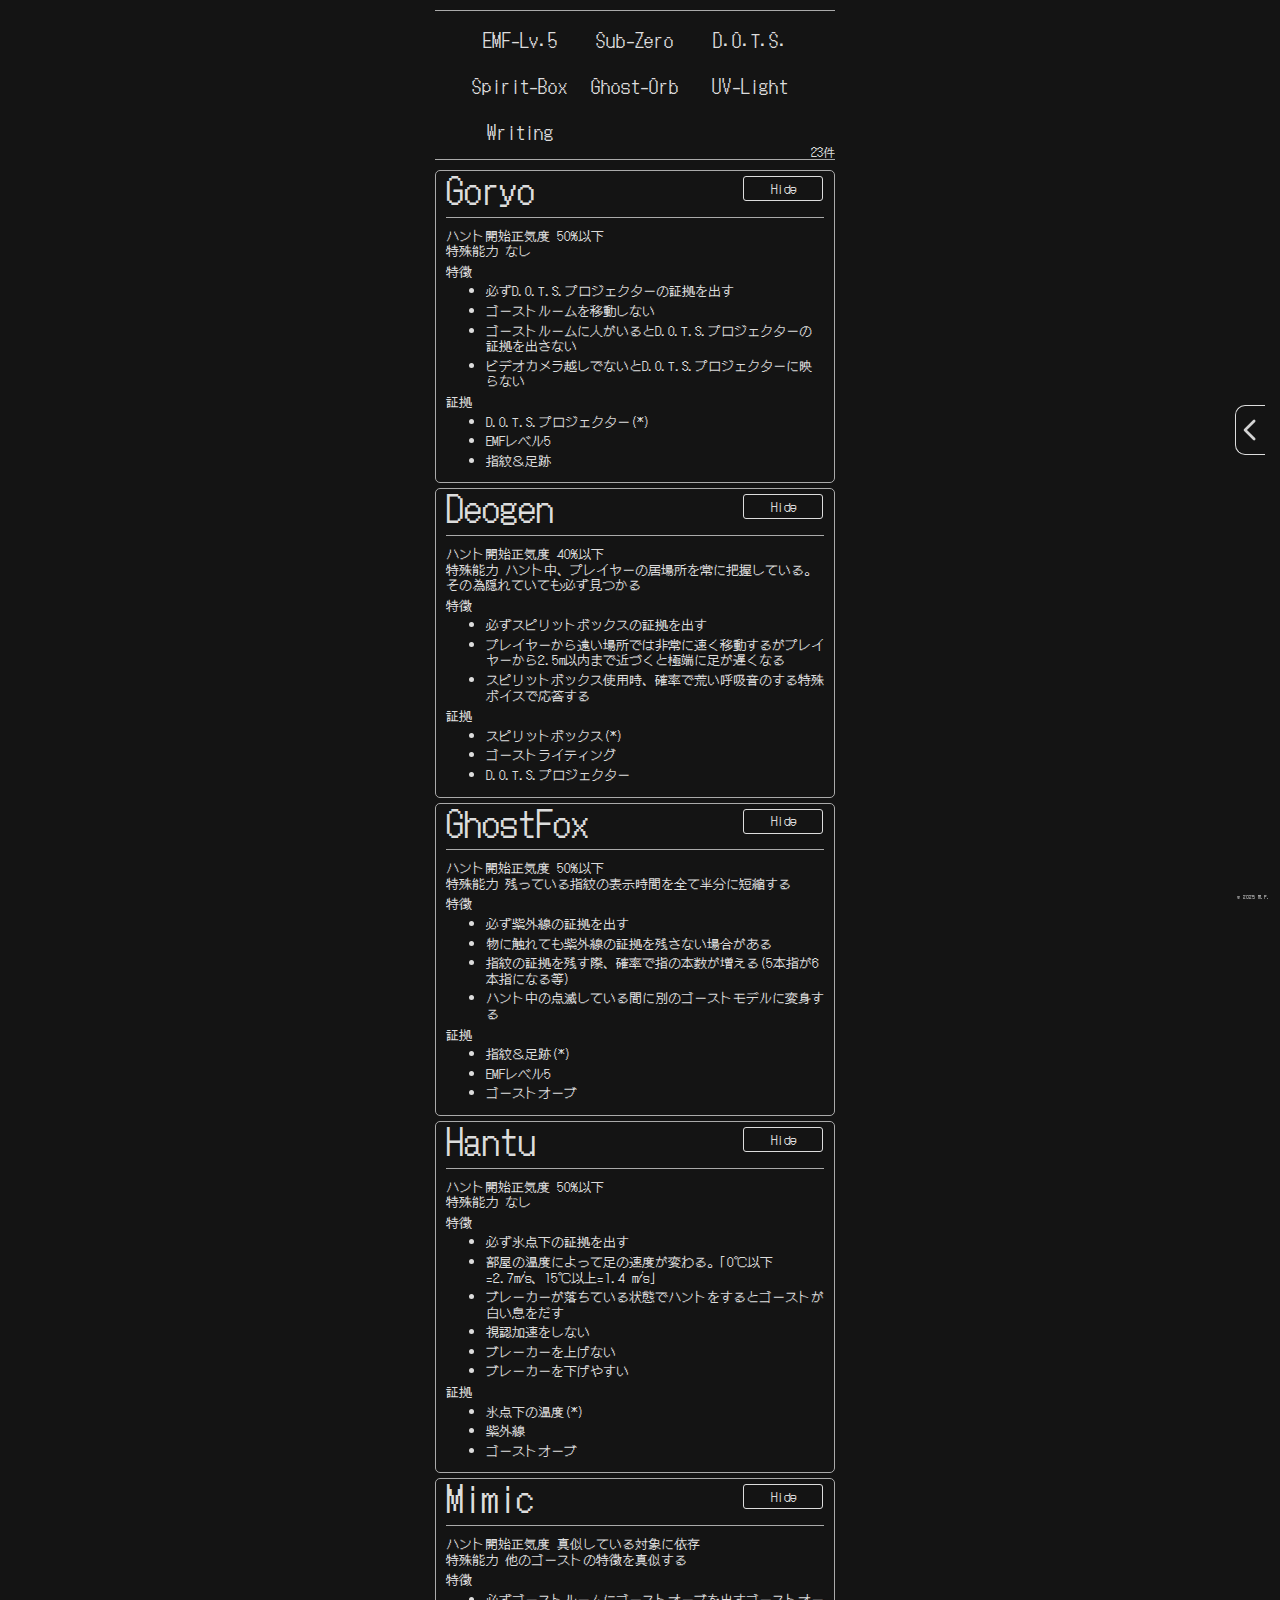
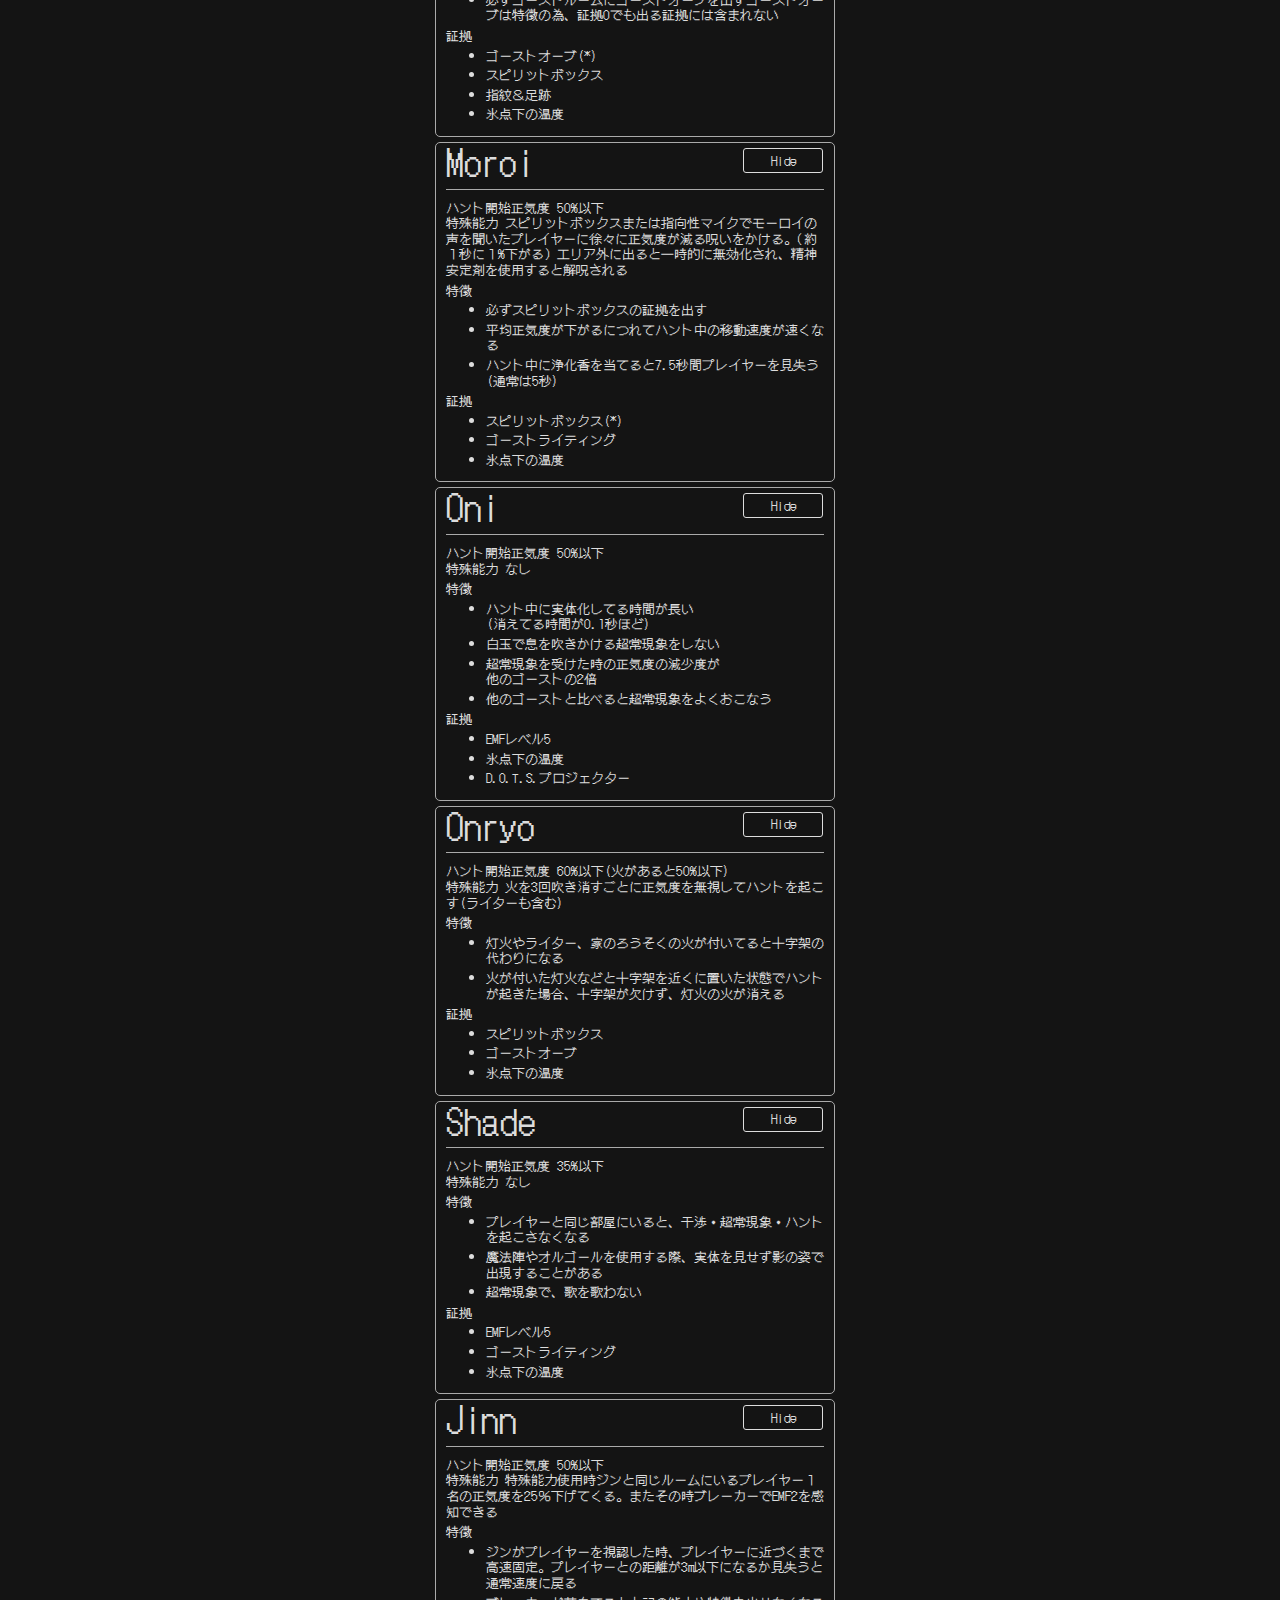
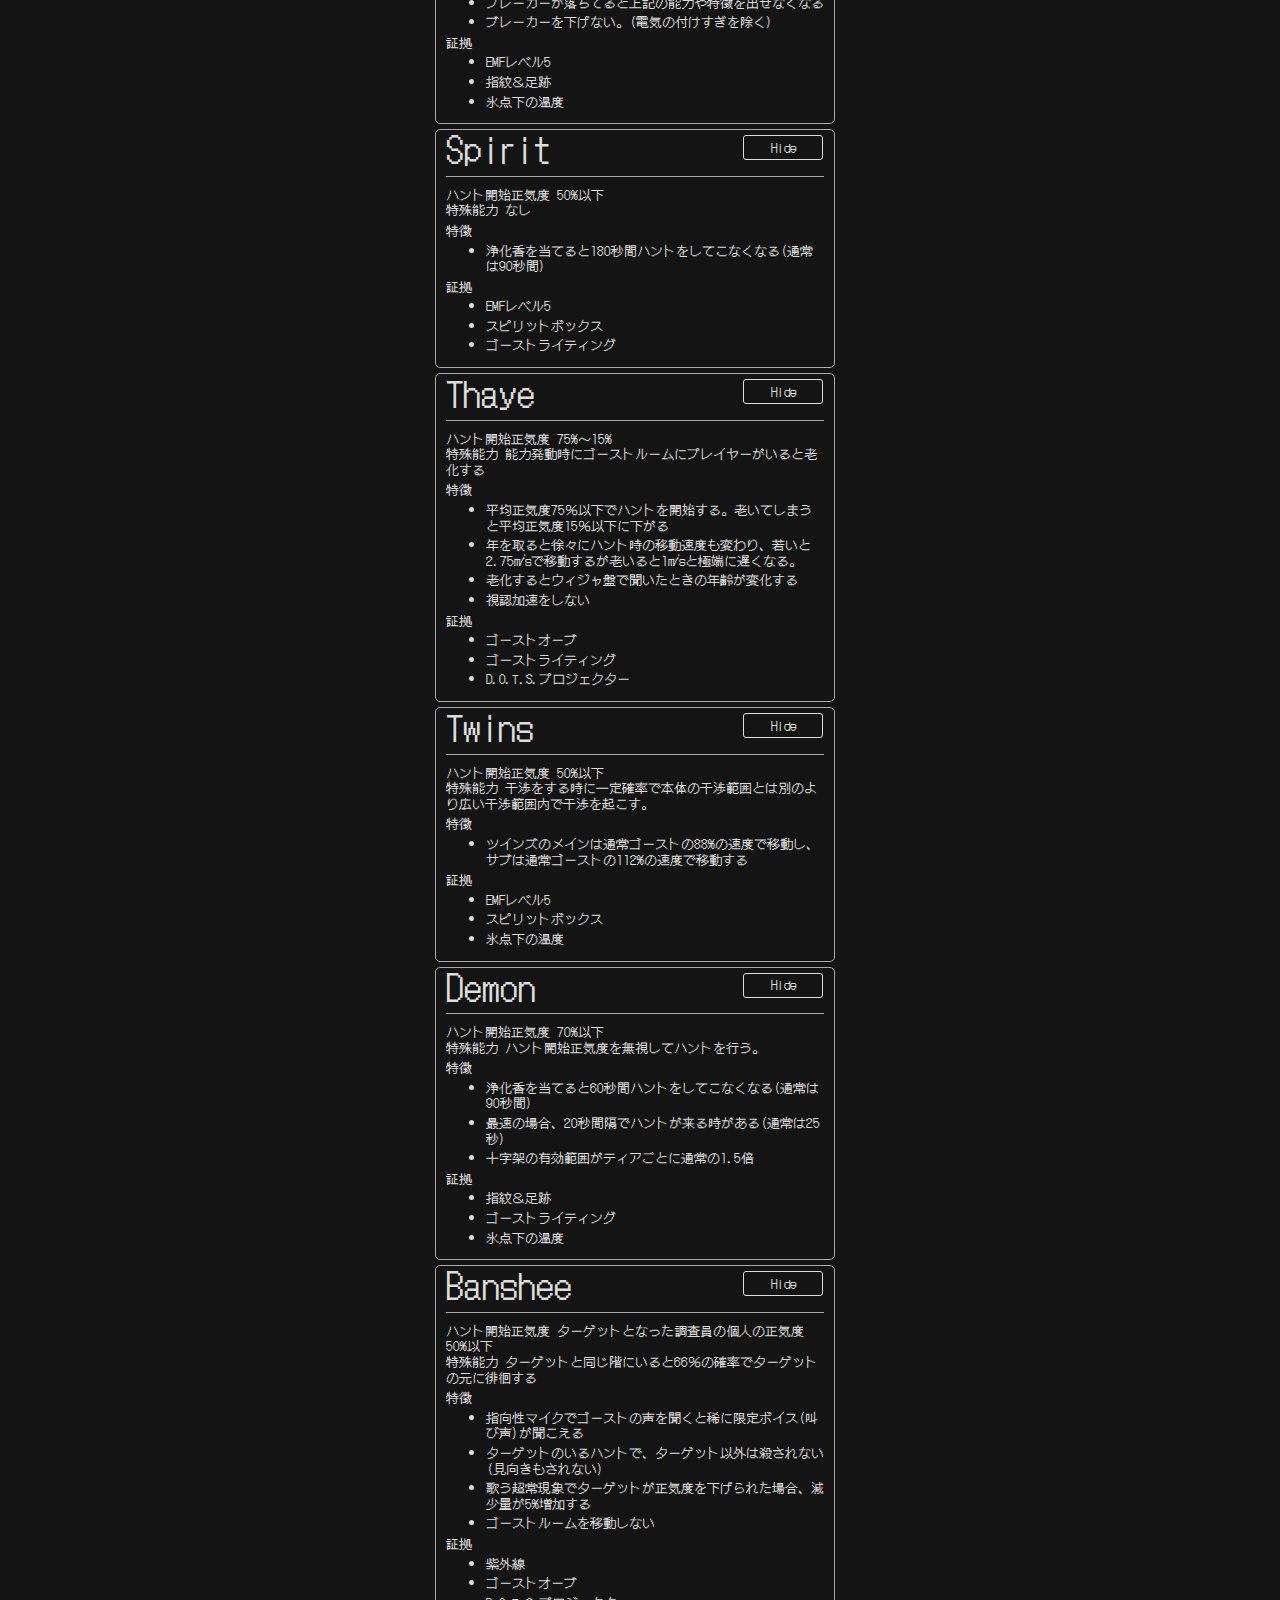
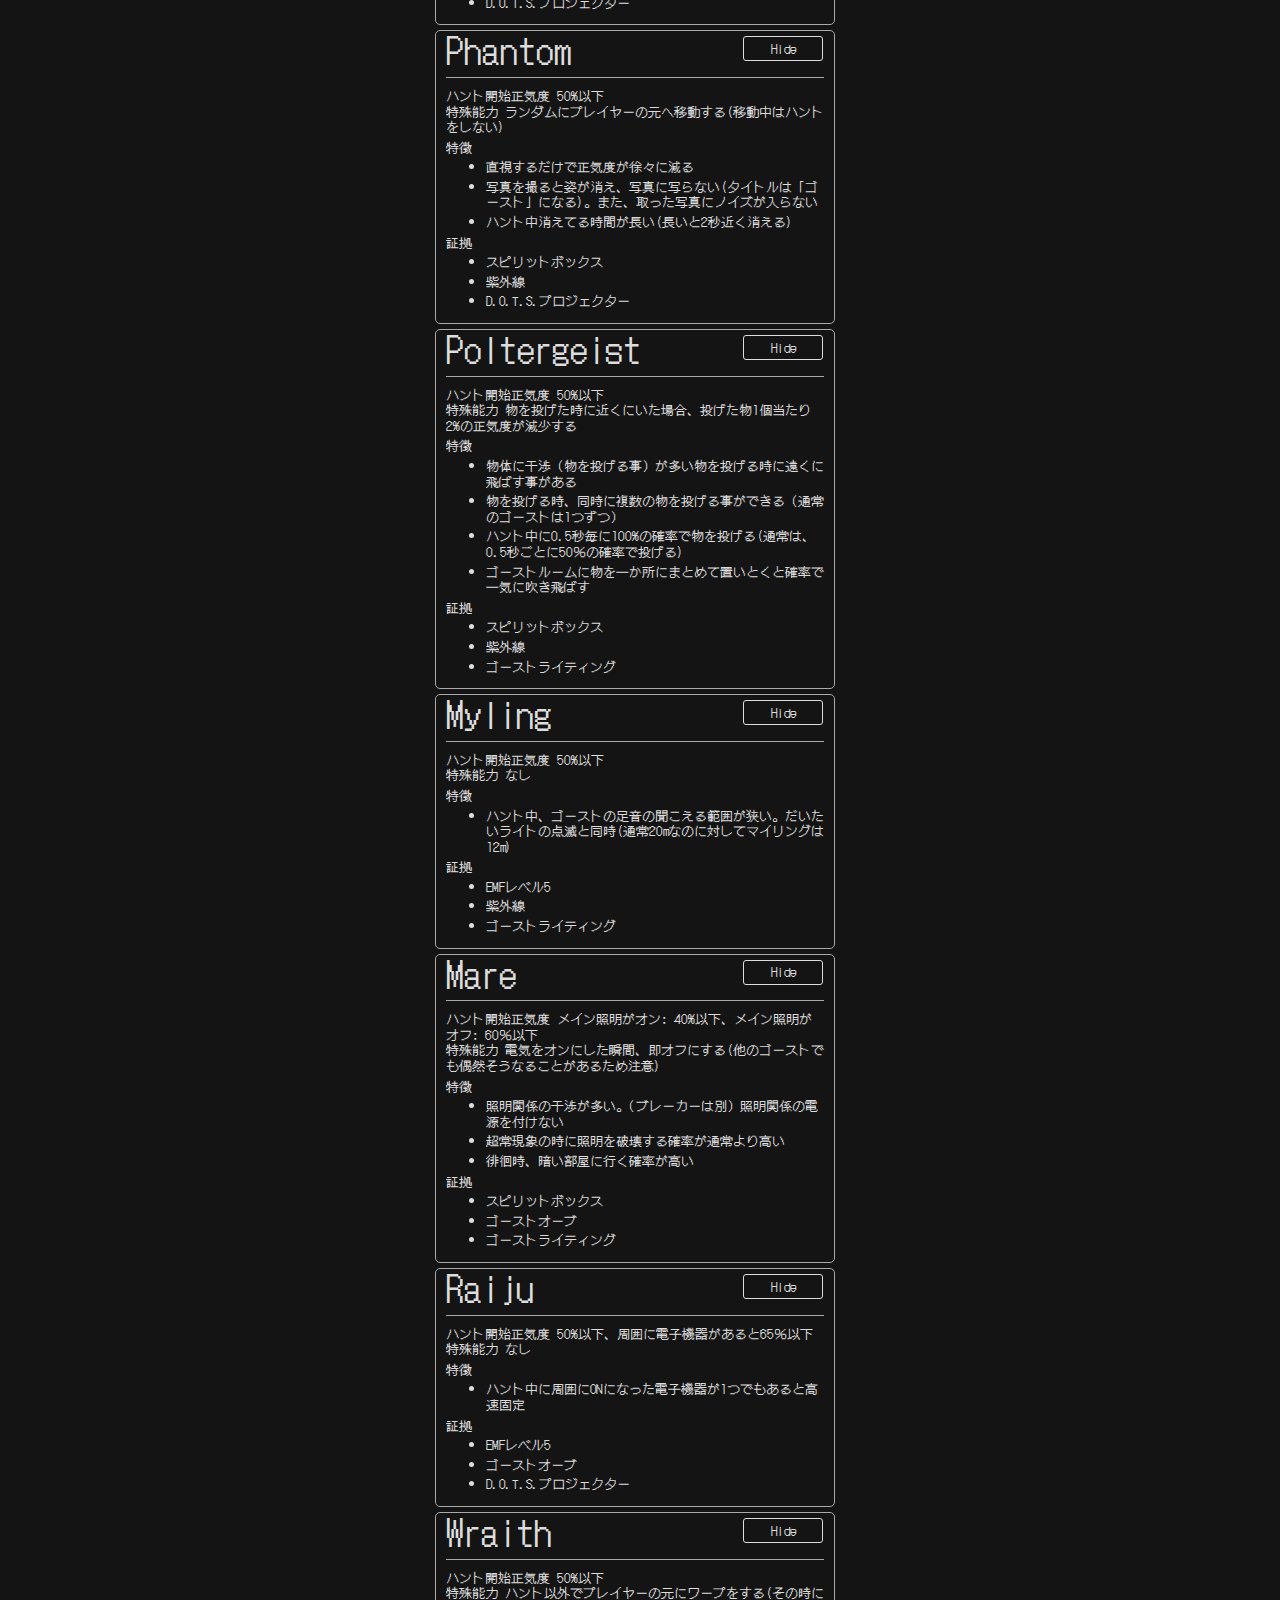
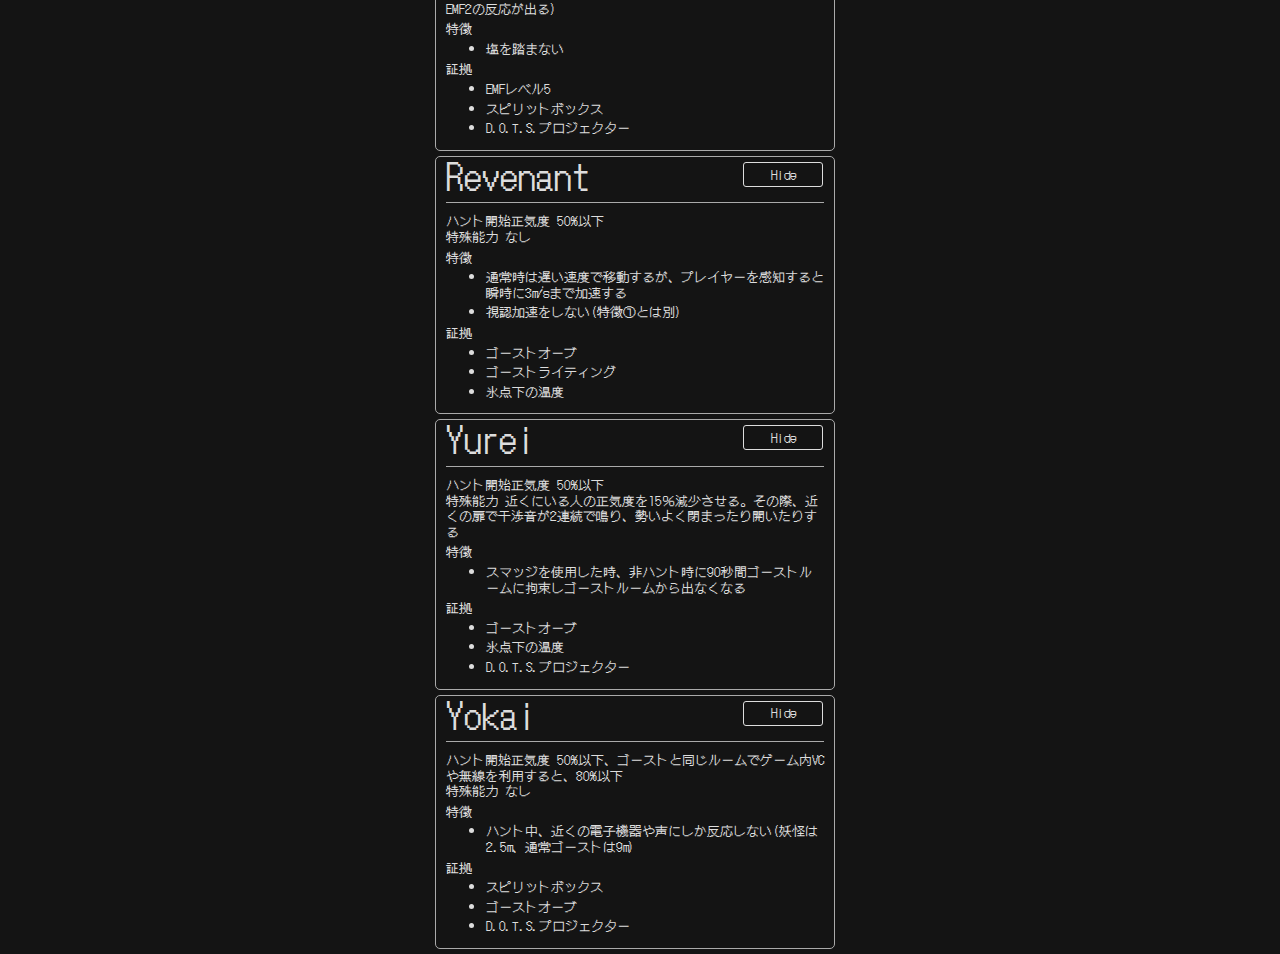
==== index.html @ b7075bd6 "commit" ====
<html>
    <!--

    curcseItem:Stickey iframeの中をscrollさせ、親をoverfrowさせない
    tipPage:音声認識ワード一覧


    -->
    <head>
        <meta charset="UTF-8" />
        <meta name="viewport" content="width=device-width, initial-scale=1.0" />
        <!-- <link rel="icon" href="./media/favicon-white.png" /> -->
        <link rel="icon" href="./media/ghost-96.png" />
        <title>Survey Tool</title>
        <link rel="preconnect" href="https://fonts.googleapis.com" />
        <link rel="preconnect" href="https://fonts.gstatic.com" crossorigin />
        <link
            href="https://fonts.googleapis.com/css2?family=DotGothic16&display=swap"
            rel="stylesheet"
        />
        <link rel="stylesheet" href="./css/main.css?version=1.0.0" />
    </head>
    <body>
        <div id="_CONTENT_AREA">
            <div id="_SURVEY_PAGE" class="pages">
                <div id="_HEADER">
                    <div class="division"></div>
                    <div id="_EVIDENCE_AREA">
                        <div id="_EMF" class="evidence">EMF-Lv.5</div>
                        <div id="_ZERO" class="evidence">Sub-Zero</div>
                        <div id="_DOTS" class="evidence">D.O.T.S.</div>
                        <div id="_SBOX" class="evidence">Spirit-Box</div>
                        <div id="_ORB" class="evidence">Ghost-Orb</div>
                        <div id="_UV" class="evidence">UV-Light</div>
                        <div id="_WRITE" class="evidence">Writing</div>
                    </div>
                    <div id="_NUM_RES">
                        <span id="_NUM_DIS">23</span><span>件</span>
                    </div>
                    <div class="division"></div>
                </div>

                <div id="_GHOST_AREA">
                    <div id="_Goryo" class="gInfo">
                        <p class="gInfoTitle">Goryo</p>
                        <div class="gHide">
                            <span class="gHideMsgHide">Hide</span
                            ><span class="gHideMsgShow">Show</span>
                        </div>
                        <div class="division"></div>
                        <p class="gInfoMain">ハント開始正気度 50%以下</p>
                        <p class="gInfoMain">特殊能力 なし</p>
                        <p class="gInfoSubTitle">特徴</p>
                        <ul class="gInfoUl">
                            <li>必ずD.O.T.S.プロジェクターの証拠を出す</li>
                            <li>ゴーストルームを移動しない</li>
                            <li>
                                ゴーストルームに人がいるとD.O.T.S.プロジェクターの証拠を出さない
                            </li>
                            <li>
                                ビデオカメラ越しでないとD.O.T.S.プロジェクターに映らない
                            </li>
                        </ul>
                        <p class="gInfoSubTitle">証拠</p>
                        <ul class="gInfoUl">
                            <li>D.O.T.S.プロジェクター(*)</li>
                            <li>EMFレベル5</li>
                            <li>指紋＆足跡</li>
                        </ul>
                    </div>

                    <div id="_Deogen" class="gInfo">
                        <p class="gInfoTitle">Deogen</p>
                        <div class="gHide">
                            <span class="gHideMsgHide">Hide</span
                            ><span class="gHideMsgShow">Show</span>
                        </div>
                        <div class="division"></div>
                        <p class="gInfoMain">ハント開始正気度 40%以下</p>
                        <p class="gInfoMain">
                            特殊能力
                            ハント中、プレイヤーの居場所を常に把握している。その為隠れていても必ず見つかる
                        </p>
                        <p class="gInfoSubTitle">特徴</p>
                        <ul class="gInfoUl">
                            <li>必ずスピリットボックスの証拠を出す</li>
                            <li>
                                プレイヤーから遠い場所では非常に速く移動するがプレイヤーから2.5m以内まで近づくと極端に足が遅くなる
                            </li>
                            <li>
                                スピリットボックス使用時、確率で荒い呼吸音のする特殊ボイスで応答する
                            </li>
                        </ul>
                        <p class="gInfoSubTitle">証拠</p>
                        <ul class="gInfoUl">
                            <li>スピリットボックス(*)</li>
                            <li>ゴーストライティング</li>
                            <li>D.O.T.S.プロジェクター</li>
                        </ul>
                    </div>

                    <div id="_GhostFox" class="gInfo">
                        <p class="gInfoTitle">GhostFox</p>
                        <div class="gHide">
                            <span class="gHideMsgHide">Hide</span
                            ><span class="gHideMsgShow">Show</span>
                        </div>

                        <div class="division"></div>
                        <p class="gInfoMain">ハント開始正気度 50%以下</p>
                        <p class="gInfoMain">
                            特殊能力
                            残っている指紋の表示時間を全て半分に短縮する
                        </p>
                        <p class="gInfoSubTitle">特徴</p>
                        <ul class="gInfoUl">
                            <li>必ず紫外線の証拠を出す</li>
                            <li>
                                物に触れても紫外線の証拠を残さない場合がある
                            </li>
                            <li>
                                指紋の証拠を残す際、確率で指の本数が増える(5本指が6本指になる等)
                            </li>
                            <li>
                                ハント中の点滅している間に別のゴーストモデルに変身する
                            </li>
                        </ul>
                        <p class="gInfoSubTitle">証拠</p>
                        <ul class="gInfoUl">
                            <li>指紋＆足跡(*)</li>
                            <li>EMFレベル5</li>

                            <li>ゴーストオーブ</li>
                        </ul>
                    </div>

                    <div id="_Hantu" class="gInfo">
                        <p class="gInfoTitle">Hantu</p>
                        <div class="gHide">
                            <span class="gHideMsgHide">Hide</span
                            ><span class="gHideMsgShow">Show</span>
                        </div>

                        <div class="division"></div>
                        <p class="gInfoMain">ハント開始正気度 50%以下</p>
                        <p class="gInfoMain">特殊能力 なし</p>
                        <p class="gInfoSubTitle">特徴</p>
                        <ul class="gInfoUl">
                            <li>必ず氷点下の証拠を出す</li>
                            <li>
                                部屋の温度によって足の速度が変わる。「0℃以下=2.7m/s、15℃以上=1.4
                                m/s」
                            </li>
                            <li>
                                ブレーカーが落ちている状態でハントをするとゴーストが白い息をだす
                            </li>
                            <li>視認加速をしない</li>
                            <li>ブレーカーを上げない</li>
                            <li>ブレーカーを下げやすい</li>
                        </ul>
                        <p class="gInfoSubTitle">証拠</p>
                        <ul class="gInfoUl">
                            <li>氷点下の温度(*)</li>
                            <li>紫外線</li>
                            <li>ゴーストオーブ</li>
                        </ul>
                    </div>

                    <div id="_Mimic" class="gInfo">
                        <p class="gInfoTitle">Mimic</p>
                        <div class="gHide">
                            <span class="gHideMsgHide">Hide</span
                            ><span class="gHideMsgShow">Show</span>
                        </div>

                        <div class="division"></div>
                        <p class="gInfoMain">
                            ハント開始正気度 真似している対象に依存
                        </p>
                        <p class="gInfoMain">
                            特殊能力 他のゴーストの特徴を真似する
                        </p>
                        <p class="gInfoSubTitle">特徴</p>
                        <ul class="gInfoUl">
                            <li>
                                必ずゴーストルームにゴーストオーブを出すゴーストオーブは特徴の為、証拠0でも出る証拠には含まれない
                            </li>
                        </ul>
                        <p class="gInfoSubTitle">証拠</p>
                        <ul class="gInfoUl">
                            <li>ゴーストオーブ(*)</li>
                            <li>スピリットボックス</li>
                            <li>指紋＆足跡</li>
                            <li>氷点下の温度</li>
                        </ul>
                    </div>

                    <div id="_Moroi" class="gInfo">
                        <p class="gInfoTitle">Moroi</p>
                        <div class="gHide">
                            <span class="gHideMsgHide">Hide</span
                            ><span class="gHideMsgShow">Show</span>
                        </div>

                        <div class="division"></div>
                        <p class="gInfoMain">ハント開始正気度 50%以下</p>
                        <p class="gInfoMain">
                            特殊能力
                            スピリットボックスまたは指向性マイクでモーロイの声を聞いたプレイヤーに徐々に正気度が減る呪いをかける。（約１秒に１%下がる）エリア外に出ると一時的に無効化され、精神安定剤を使用すると解呪される
                        </p>
                        <p class="gInfoSubTitle">特徴</p>
                        <ul class="gInfoUl">
                            <li>必ずスピリットボックスの証拠を出す</li>
                            <li>
                                平均正気度が下がるにつれてハント中の移動速度が速くなる
                            </li>
                            <li>
                                ハント中に浄化香を当てると7.5秒間プレイヤーを見失う(通常は5秒)
                            </li>
                        </ul>
                        <p class="gInfoSubTitle">証拠</p>
                        <ul class="gInfoUl">
                            <li>スピリットボックス(*)</li>
                            <li>ゴーストライティング</li>
                            <li>氷点下の温度</li>
                        </ul>
                    </div>

                    <div id="_Oni" class="gInfo">
                        <p class="gInfoTitle">Oni</p>
                        <div class="gHide">
                            <span class="gHideMsgHide">Hide</span
                            ><span class="gHideMsgShow">Show</span>
                        </div>

                        <div class="division"></div>
                        <p class="gInfoMain">ハント開始正気度 50%以下</p>
                        <p class="gInfoMain">特殊能力 なし</p>
                        <p class="gInfoSubTitle">特徴</p>
                        <ul class="gInfoUl">
                            <li>
                                ハント中に実体化してる時間が長い<br />(消えてる時間が0.1秒ほど)
                            </li>
                            <li>白玉で息を吹きかける超常現象をしない</li>
                            <li>
                                超常現象を受けた時の正気度の減少度が<br />他のゴーストの2倍
                            </li>
                            <li>
                                他のゴーストと比べると超常現象をよくおこなう
                            </li>
                        </ul>
                        <p class="gInfoSubTitle">証拠</p>
                        <ul class="gInfoUl">
                            <li>EMFレベル5</li>
                            <li>氷点下の温度</li>
                            <li>D.O.T.S.プロジェクター</li>
                        </ul>
                    </div>

                    <div id="_Onryo" class="gInfo">
                        <p class="gInfoTitle">Onryo</p>
                        <div class="gHide">
                            <span class="gHideMsgHide">Hide</span
                            ><span class="gHideMsgShow">Show</span>
                        </div>

                        <div class="division"></div>
                        <p class="gInfoMain">
                            ハント開始正気度 60%以下(火があると50%以下)
                        </p>
                        <p class="gInfoMain">
                            特殊能力
                            火を3回吹き消すごとに正気度を無視してハントを起こす(ライターも含む)
                        </p>
                        <p class="gInfoSubTitle">特徴</p>
                        <ul class="gInfoUl">
                            <li>
                                灯火やライター、家のろうそくの火が付いてると十字架の代わりになる
                            </li>
                            <li>
                                火が付いた灯火などと十字架を近くに置いた状態でハントが起きた場合、十字架が欠けず、灯火の火が消える
                            </li>
                        </ul>
                        <p class="gInfoSubTitle">証拠</p>
                        <ul class="gInfoUl">
                            <li>スピリットボックス</li>
                            <li>ゴーストオーブ</li>
                            <li>氷点下の温度</li>
                        </ul>
                    </div>

                    <div id="_Shade" class="gInfo">
                        <p class="gInfoTitle">Shade</p>
                        <div class="gHide">
                            <span class="gHideMsgHide">Hide</span
                            ><span class="gHideMsgShow">Show</span>
                        </div>

                        <div class="division"></div>
                        <p class="gInfoMain">ハント開始正気度 35%以下</p>
                        <p class="gInfoMain">特殊能力 なし</p>
                        <p class="gInfoSubTitle">特徴</p>
                        <ul class="gInfoUl">
                            <li>
                                プレイヤーと同じ部屋にいると、干渉・超常現象・ハントを起こさなくなる
                            </li>
                            <li>
                                魔法陣やオルゴールを使用する際、実体を見せず影の姿で出現することがある
                            </li>
                            <li>超常現象で、歌を歌わない</li>
                        </ul>
                        <p class="gInfoSubTitle">証拠</p>
                        <ul class="gInfoUl">
                            <li>EMFレベル5</li>
                            <li>ゴーストライティング</li>
                            <li>氷点下の温度</li>
                        </ul>
                    </div>

                    <div id="_Jinn" class="gInfo">
                        <p class="gInfoTitle">Jinn</p>
                        <div class="gHide">
                            <span class="gHideMsgHide">Hide</span
                            ><span class="gHideMsgShow">Show</span>
                        </div>

                        <div class="division"></div>
                        <p class="gInfoMain">ハント開始正気度 50%以下</p>
                        <p class="gInfoMain">
                            特殊能力
                            特殊能力使用時ジンと同じルームにいるプレイヤー１名の正気度を25％下げてくる。またその時ブレーカーでEMF2を感知できる
                        </p>
                        <p class="gInfoSubTitle">特徴</p>
                        <ul class="gInfoUl">
                            <li>
                                ジンがプレイヤーを視認した時、プレイヤーに近づくまで高速固定。プレイヤーとの距離が3m以下になるか見失うと通常速度に戻る
                            </li>
                            <li>
                                ブレーカーが落ちてると上記の能力や特徴を出せなくなる
                            </li>
                            <li>
                                ブレーカーを下げない。(電気の付けすぎを除く)
                            </li>
                        </ul>
                        <p class="gInfoSubTitle">証拠</p>
                        <ul class="gInfoUl">
                            <li>EMFレベル5</li>
                            <li>指紋＆足跡</li>
                            <li>氷点下の温度</li>
                        </ul>
                    </div>

                    <div id="_Spirit" class="gInfo">
                        <p class="gInfoTitle">Spirit</p>
                        <div class="gHide">
                            <span class="gHideMsgHide">Hide</span
                            ><span class="gHideMsgShow">Show</span>
                        </div>

                        <div class="division"></div>
                        <p class="gInfoMain">ハント開始正気度 50%以下</p>
                        <p class="gInfoMain">特殊能力 なし</p>
                        <p class="gInfoSubTitle">特徴</p>
                        <ul class="gInfoUl">
                            <li>
                                浄化香を当てると180秒間ハントをしてこなくなる(通常は90秒間)
                            </li>
                        </ul>
                        <p class="gInfoSubTitle">証拠</p>
                        <ul class="gInfoUl">
                            <li>EMFレベル5</li>
                            <li>スピリットボックス</li>
                            <li>ゴーストライティング</li>
                        </ul>
                    </div>

                    <div id="_Thaye" class="gInfo">
                        <p class="gInfoTitle">Thaye</p>
                        <div class="gHide">
                            <span class="gHideMsgHide">Hide</span
                            ><span class="gHideMsgShow">Show</span>
                        </div>

                        <div class="division"></div>
                        <p class="gInfoMain">ハント開始正気度 75%～15%</p>
                        <p class="gInfoMain">
                            特殊能力
                            能力発動時にゴーストルームにプレイヤーがいると老化する
                        </p>
                        <p class="gInfoSubTitle">特徴</p>
                        <ul class="gInfoUl">
                            <li>
                                平均正気度75％以下でハントを開始する。老いてしまうと平均正気度15％以下に下がる
                            </li>
                            <li>
                                年を取ると徐々にハント時の移動速度も変わり、若いと2.75m/sで移動するが老いると1m/sと極端に遅くなる。
                            </li>
                            <li>
                                老化するとウィジャ盤で聞いたときの年齢が変化する
                            </li>
                            <li>視認加速をしない</li>
                        </ul>
                        <p class="gInfoSubTitle">証拠</p>
                        <ul class="gInfoUl">
                            <li>ゴーストオーブ</li>
                            <li>ゴーストライティング</li>
                            <li>D.O.T.S.プロジェクター</li>
                        </ul>
                    </div>

                    <div id="_Twins" class="gInfo">
                        <p class="gInfoTitle">Twins</p>
                        <div class="gHide">
                            <span class="gHideMsgHide">Hide</span
                            ><span class="gHideMsgShow">Show</span>
                        </div>

                        <div class="division"></div>
                        <p class="gInfoMain">ハント開始正気度 50%以下</p>
                        <p class="gInfoMain">
                            特殊能力
                            干渉をする時に一定確率で本体の干渉範囲とは別のより広い干渉範囲内で干渉を起こす。
                        </p>
                        <p class="gInfoSubTitle">特徴</p>
                        <ul class="gInfoUl">
                            <li>
                                ツインズのメインは通常ゴーストの88%の速度で移動し、サブは通常ゴーストの112%の速度で移動する
                            </li>
                        </ul>
                        <p class="gInfoSubTitle">証拠</p>
                        <ul class="gInfoUl">
                            <li>EMFレベル5</li>
                            <li>スピリットボックス</li>
                            <li>氷点下の温度</li>
                        </ul>
                    </div>

                    <div id="_Demon" class="gInfo">
                        <p class="gInfoTitle">Demon</p>
                        <div class="gHide">
                            <span class="gHideMsgHide">Hide</span
                            ><span class="gHideMsgShow">Show</span>
                        </div>

                        <div class="division"></div>
                        <p class="gInfoMain">ハント開始正気度 70%以下</p>
                        <p class="gInfoMain">
                            特殊能力 ハント開始正気度を無視してハントを行う。
                        </p>
                        <p class="gInfoSubTitle">特徴</p>
                        <ul class="gInfoUl">
                            <li>
                                浄化香を当てると60秒間ハントをしてこなくなる(通常は90秒間)
                            </li>
                            <li>
                                最速の場合、20秒間隔でハントが来る時がある(通常は25秒)
                            </li>
                            <li>十字架の有効範囲がティアごとに通常の1.5倍</li>
                        </ul>
                        <p class="gInfoSubTitle">証拠</p>
                        <ul class="gInfoUl">
                            <li>指紋＆足跡</li>
                            <li>ゴーストライティング</li>
                            <li>氷点下の温度</li>
                        </ul>
                    </div>

                    <div id="_Banshee" class="gInfo">
                        <p class="gInfoTitle">Banshee</p>
                        <div class="gHide">
                            <span class="gHideMsgHide">Hide</span
                            ><span class="gHideMsgShow">Show</span>
                        </div>

                        <div class="division"></div>
                        <p class="gInfoMain">
                            ハント開始正気度
                            ターゲットとなった調査員の個人の正気度50%以下
                        </p>
                        <p class="gInfoMain">
                            特殊能力
                            ターゲットと同じ階にいると66％の確率でターゲットの元に徘徊する
                        </p>
                        <p class="gInfoSubTitle">特徴</p>
                        <ul class="gInfoUl">
                            <li>
                                指向性マイクでゴーストの声を聞くと稀に限定ボイス(叫び声)が聞こえる
                            </li>
                            <li>
                                ターゲットのいるハントで、ターゲット以外は殺されない(見向きもされない)
                            </li>
                            <li>
                                歌う超常現象でターゲットが正気度を下げられた場合、減少量が5%増加する
                            </li>
                            <li>ゴーストルームを移動しない</li>
                        </ul>
                        <p class="gInfoSubTitle">証拠</p>
                        <ul class="gInfoUl">
                            <li>紫外線</li>
                            <li>ゴーストオーブ</li>
                            <li>D.O.T.S.プロジェクター</li>
                        </ul>
                    </div>

                    <div id="_Phantom" class="gInfo">
                        <p class="gInfoTitle">Phantom</p>
                        <div class="gHide">
                            <span class="gHideMsgHide">Hide</span
                            ><span class="gHideMsgShow">Show</span>
                        </div>

                        <div class="division"></div>
                        <p class="gInfoMain">ハント開始正気度 50%以下</p>
                        <p class="gInfoMain">
                            特殊能力
                            ランダムにプレイヤーの元へ移動する(移動中はハントをしない)
                        </p>
                        <p class="gInfoSubTitle">特徴</p>
                        <ul class="gInfoUl">
                            <li>直視するだけで正気度が徐々に減る</li>
                            <li>
                                写真を撮ると姿が消え、写真に写らない(タイトルは「ゴースト」になる)。また、取った写真にノイズが入らない
                            </li>
                            <li>
                                ハント中消えてる時間が長い(長いと2秒近く消える)
                            </li>
                        </ul>
                        <p class="gInfoSubTitle">証拠</p>
                        <ul class="gInfoUl">
                            <li>スピリットボックス</li>
                            <li>紫外線</li>
                            <li>D.O.T.S.プロジェクター</li>
                        </ul>
                    </div>

                    <div id="_Poltergeist" class="gInfo">
                        <p class="gInfoTitle">Poltergeist</p>
                        <div class="gHide">
                            <span class="gHideMsgHide">Hide</span
                            ><span class="gHideMsgShow">Show</span>
                        </div>

                        <div class="division"></div>
                        <p class="gInfoMain">ハント開始正気度 50%以下</p>
                        <p class="gInfoMain">
                            特殊能力
                            物を投げた時に近くにいた場合、投げた物1個当たり2%の正気度が減少する
                        </p>
                        <p class="gInfoSubTitle">特徴</p>
                        <ul class="gInfoUl">
                            <li>
                                物体に干渉（物を投げる事）が多い物を投げる時に遠くに飛ばす事がある
                            </li>
                            <li>
                                物を投げる時、同時に複数の物を投げる事ができる（通常のゴーストは1つずつ）
                            </li>
                            <li>
                                ハント中に0.5秒毎に100%の確率で物を投げる(通常は、0.5秒ごとに50％の確率で投げる)
                            </li>
                            <li>
                                ゴーストルームに物を一か所にまとめて置いとくと確率で一気に吹き飛ばす
                            </li>
                        </ul>
                        <p class="gInfoSubTitle">証拠</p>
                        <ul class="gInfoUl">
                            <li>スピリットボックス</li>
                            <li>紫外線</li>
                            <li>ゴーストライティング</li>
                        </ul>
                    </div>

                    <div id="_Myling" class="gInfo">
                        <p class="gInfoTitle">Myling</p>
                        <div class="gHide">
                            <span class="gHideMsgHide">Hide</span
                            ><span class="gHideMsgShow">Show</span>
                        </div>

                        <div class="division"></div>
                        <p class="gInfoMain">ハント開始正気度 50%以下</p>
                        <p class="gInfoMain">特殊能力 なし</p>
                        <p class="gInfoSubTitle">特徴</p>
                        <ul class="gInfoUl">
                            <li>
                                ハント中、ゴーストの足音の聞こえる範囲が狭い。だいたいライトの点滅と同時(通常20mなのに対してマイリングは12m)
                            </li>
                        </ul>
                        <p class="gInfoSubTitle">証拠</p>
                        <ul class="gInfoUl">
                            <li>EMFレベル5</li>
                            <li>紫外線</li>
                            <li>ゴーストライティング</li>
                        </ul>
                    </div>

                    <div id="_Mare" class="gInfo">
                        <p class="gInfoTitle">Mare</p>
                        <div class="gHide">
                            <span class="gHideMsgHide">Hide</span
                            ><span class="gHideMsgShow">Show</span>
                        </div>

                        <div class="division"></div>
                        <p class="gInfoMain">
                            ハント開始正気度 メイン照明がオン:
                            40%以下、メイン照明がオフ: 60％以下
                        </p>
                        <p class="gInfoMain">
                            特殊能力
                            電気をオンにした瞬間、即オフにする(他のゴーストでも偶然そうなることがあるため注意)
                        </p>
                        <p class="gInfoSubTitle">特徴</p>
                        <ul class="gInfoUl">
                            <li>
                                照明関係の干渉が多い。（ブレーカーは別）照明関係の電源を付けない
                            </li>
                            <li>
                                超常現象の時に照明を破壊する確率が通常より高い
                            </li>
                            <li>徘徊時、暗い部屋に行く確率が高い</li>
                        </ul>
                        <p class="gInfoSubTitle">証拠</p>
                        <ul class="gInfoUl">
                            <li>スピリットボックス</li>
                            <li>ゴーストオーブ</li>
                            <li>ゴーストライティング</li>
                        </ul>
                    </div>

                    <div id="_Raiju" class="gInfo">
                        <p class="gInfoTitle">Raiju</p>
                        <div class="gHide">
                            <span class="gHideMsgHide">Hide</span
                            ><span class="gHideMsgShow">Show</span>
                        </div>

                        <div class="division"></div>
                        <p class="gInfoMain">
                            ハント開始正気度
                            50%以下、周囲に電子機器があると65％以下
                        </p>
                        <p class="gInfoMain">特殊能力 なし</p>
                        <p class="gInfoSubTitle">特徴</p>
                        <ul class="gInfoUl">
                            <li>
                                ハント中に周囲にONになった電子機器が1つでもあると高速固定
                            </li>
                        </ul>
                        <p class="gInfoSubTitle">証拠</p>
                        <ul class="gInfoUl">
                            <li>EMFレベル5</li>
                            <li>ゴーストオーブ</li>
                            <li>D.O.T.S.プロジェクター</li>
                        </ul>
                    </div>

                    <div id="_Wraith" class="gInfo">
                        <p class="gInfoTitle">Wraith</p>
                        <div class="gHide">
                            <span class="gHideMsgHide">Hide</span
                            ><span class="gHideMsgShow">Show</span>
                        </div>

                        <div class="division"></div>
                        <p class="gInfoMain">ハント開始正気度 50%以下</p>
                        <p class="gInfoMain">
                            特殊能力
                            ハント以外でプレイヤーの元にワープをする(その時にEMF2の反応が出る)
                        </p>
                        <p class="gInfoSubTitle">特徴</p>
                        <ul class="gInfoUl">
                            <li>塩を踏まない</li>
                        </ul>
                        <p class="gInfoSubTitle">証拠</p>
                        <ul class="gInfoUl">
                            <li>EMFレベル5</li>
                            <li>スピリットボックス</li>
                            <li>D.O.T.S.プロジェクター</li>
                        </ul>
                    </div>

                    <div id="_Revenant" class="gInfo">
                        <p class="gInfoTitle">Revenant</p>
                        <div class="gHide">
                            <span class="gHideMsgHide">Hide</span
                            ><span class="gHideMsgShow">Show</span>
                        </div>

                        <div class="division"></div>
                        <p class="gInfoMain">ハント開始正気度 50%以下</p>
                        <p class="gInfoMain">特殊能力 なし</p>
                        <p class="gInfoSubTitle">特徴</p>
                        <ul class="gInfoUl">
                            <li>
                                通常時は遅い速度で移動するが、プレイヤーを感知すると瞬時に3m/sまで加速する
                            </li>
                            <li>視認加速をしない(特徴①とは別)</li>
                        </ul>
                        <p class="gInfoSubTitle">証拠</p>
                        <ul class="gInfoUl">
                            <li>ゴーストオーブ</li>
                            <li>ゴーストライティング</li>
                            <li>氷点下の温度</li>
                        </ul>
                    </div>

                    <div id="_Yurei" class="gInfo">
                        <p class="gInfoTitle">Yurei</p>
                        <div class="gHide">
                            <span class="gHideMsgHide">Hide</span
                            ><span class="gHideMsgShow">Show</span>
                        </div>

                        <div class="division"></div>
                        <p class="gInfoMain">ハント開始正気度 50%以下</p>
                        <p class="gInfoMain">
                            特殊能力
                            近くにいる人の正気度を15％減少させる。その際、近くの扉で干渉音が2連続で鳴り、勢いよく閉まったり開いたりする
                        </p>
                        <p class="gInfoSubTitle">特徴</p>
                        <ul class="gInfoUl">
                            <li>
                                スマッジを使用した時、非ハント時に90秒間ゴーストルームに拘束しゴーストルームから出なくなる
                            </li>
                        </ul>
                        <p class="gInfoSubTitle">証拠</p>
                        <ul class="gInfoUl">
                            <li>ゴーストオーブ</li>
                            <li>氷点下の温度</li>
                            <li>D.O.T.S.プロジェクター</li>
                        </ul>
                    </div>

                    <div id="_Yokai" class="gInfo">
                        <p class="gInfoTitle">Yokai</p>
                        <div class="gHide">
                            <span class="gHideMsgHide">Hide</span
                            ><span class="gHideMsgShow">Show</span>
                        </div>

                        <div class="division"></div>
                        <p class="gInfoMain">
                            ハント開始正気度
                            50%以下、ゴーストと同じルームでゲーム内VCや無線を利用すると、80%以下
                        </p>
                        <p class="gInfoMain">特殊能力 なし</p>
                        <p class="gInfoSubTitle">特徴</p>
                        <ul class="gInfoUl">
                            <li>
                                ハント中、近くの電子機器や声にしか反応しない(妖怪は2.5m、通常ゴーストは9m)
                            </li>
                        </ul>
                        <p class="gInfoSubTitle">証拠</p>
                        <ul class="gInfoUl">
                            <li>スピリットボックス</li>
                            <li>ゴーストオーブ</li>
                            <li>D.O.T.S.プロジェクター</li>
                        </ul>
                    </div>
                </div>
            </div>

            <div id="_SIDE_MENU_AREA">
                <!-- //↓のクラスにOnを指定して、初期値=表示 -->
                <div id="_SIDE_BUTTON" class="">
                    <svg
                        xmlns="http://www.w3.org/2000/svg"
                        width="32"
                        height="32"
                        fill="#d4d4d4"
                        viewBox="0 0 256 256"
                    >
                        <path
                            d="M168.49,199.51a12,12,0,0,1-17,17l-80-80a12,12,0,0,1,0-17l80-80a12,12,0,0,1,17,17L97,128Z"
                        ></path>
                    </svg>
                </div>

                <div id="_SIDE_MENU">
                    <!-- <p>- MENU -</p> -->
                    <h5 id="_MENU_SURVEY">== Survey Tool ==</h5>
                    <p id="_EVIDENCE_RESET">Reset</p>
                    <div id="_TIMER">
                        <h5>== Stop Watch ==</h5>
                        <p id="_TIMER_DIS">000</p>
                        <div id="_TIMER_BUTTON">
                            <span class="timerStart">Start</span
                            ><span class="timerStop">Stop</span>
                        </div>
                    </div>
                    <h5 id="_MENU_CURSE">== Curse Items ==</h5>
                </div>
                <div id="_SIDE_AREA_BACK"></div>
            </div>

            <div id="_PAGE_AREA">
                <iframe
                    id="_CURSE_PAGE"
                    class="pages hide"
                    src="./page/curse/curse.html"
                ></iframe>
            </div>
        </div>
    </body>

    <script src="./js/main.js?version=1.0.0"></script>

    <footer>&copy; 2025 M.F.</footer>
</html>
---- css/main.css ----
:root {
    --bg: #141414;
    --txtC: #ddd;
    background: var(--bg);
    scrollbar-color: #444 #141414;
    scrollbar-width: thin;
    scrollbar-gutter: stable;
}

*,
:after,
:before {
    box-sizing: border-box;
    border: 0 solid #e5e7eb;
    background-color: transparent;
    color: var(--txtC);
    /* cursor: none; */
    outline: none;
    transition-property: all;
    transition-timing-function: cubic-bezier(0.4, 0, 0.2, 1);
    transition-duration: 300ms;
}

body {
    overflow-y: auto;
    scrollbar-gutter: stable both-edges;
    /* font-family: Arial, sans-serif; */
    /* font-family: "Ropa Sans", sans-serif; */
    /* font-family: courier-new, courier, monospace; */
    font-family: "游ゴシック体", YuGothic, "游ゴシック", "Yu Gothic", sans-serif;
    font-family: "DotGothic16", "ＭＳ Ｐ明朝";
    margin: 0 auto;
    position: relative;
    margin: 0px;
    font-size: 20px;
    text-align: center;
}
footer {
    text-align: center;
    position: fixed;
    bottom: 0px;
    right: 0px;
    font-size: 5px;
}

#_CONTENT_AREA {
    max-width: 400px;
    margin: auto;
    position: relative;
}

#_SURVEY_PAGE {
    &.hide {
        display: none;
    }
}

#_HEADER {
    position: sticky;
    top: 0;
    background-color: #141414;
    z-index: 100;
}

#_EVIDENCE_AREA {
    display: grid;
    width: 100%;
    grid-template-columns: repeat(auto-fill, 105px);
    grid-template-rows: auto;
    justify-content: center;
    gap: 10px;

    .evidence {
        width: 100px;
        margin: auto;
        padding: 5px 0px;
        font-size: 18px;
        cursor: pointer;
        user-select: none;
        outline: 1px solid #141414;

        &.on {
            outline: 1px solid #ddd;
            font-weight: bold;
        }
        &.off {
            text-decoration: line-through;
            color: #888;
        }
    }
}

.division {
    border-bottom: 1px solid #aaa;
    padding: 5px;
    margin-bottom: 10px;
}

.gInfo {
    border: 1px solid #aaa;
    padding: 10px;
    margin-bottom: 5px;
    border-radius: 5px;
    text-align: left;
    font-size: 13px;
    line-height: 120%;
    display: block;
    position: relative;
    overflow: hidden;

    &.hidden {
        display: none;
    }
    .gInfoTitle {
        margin: 0;
        margin-bottom: 10px;
        font-size: 35px;
    }
    .gInfoMain {
        margin: 0;
    }
    .gInfoSubTitle {
        margin: 0px;
        margin-top: 5px;
    }
    .gInfoUl {
        margin: 0;
    }
    li {
        margin: 4px 0px;
    }

    .gHide {
        position: absolute;
        top: 5px;
        right: 11;
        background-color: #141414;
        width: 80px;
        height: 25px;
        display: flex;
        justify-content: center;

        align-items: center;
        border: 1px solid #ddd;
        border-radius: 3px;
        & span {
            pointer-events: none;
        }
        & .gHideMsgShow {
            display: none;
        }
    }
    &.hide {
        height: 35px;
        .gInfoTitle {
            /* text-decoration: line-through; */
            color: #888;
        }
        .gHideMsgShow {
            display: inline;
        }
        .gHideMsgHide {
            display: none;
        }
    }
}

#_NUM_RES {
    position: absolute;
    right: 0px;
    bottom: 0;
    font-size: 12px;
}

#_SIDE_BUTTON {
    z-index: 100;
    width: 30px;
    height: 50px;
    background-color: #141414;
    position: fixed;
    top: 45vh;
    right: 5px;
    display: flex;
    border: 1px solid #ddd;
    border-radius: 10px 0px 0px 10px;
    border-right: 0px solid #ddd;
    cursor: pointer;
    svg {
        display: block;
        margin: auto;
        pointer-events: none;
    }
    &.on {
        right: 200px;
        svg {
            /* transform: rotate(180deg); */
            transform: rotateY(180deg);
        }
    }
    &.on ~ #_SIDE_MENU,
    &.on ~ #_SIDE_AREA_BACK {
        right: 0;
    }
}

#_SIDE_MENU {
    width: 200px;
    z-index: 100;
    background-color: #141414;
    border-left: 1px solid white;
    position: fixed;
    top: 0;
    right: -100%;
    height: 100%;
    /* &.on {
        right: 0;
    } */
}
#_SIDE_AREA_BACK {
    width: 100vw;
    height: 100vh;
    background-color: white;
    position: fixed;
    right: -100vw;
    top: 0;
    opacity: 0;
    z-index: 10;
}

#_EVIDENCE_RESET {
    font-size: 20px;
    border: 1px solid #ddd;
    width: 100px;
    margin: auto;
    border-radius: 2px;
    padding: 2px;
}

#_TIMER {
    p {
        margin: 10px;
    }
    #_TIMER_BUTTON {
        width: 100px;
        margin: auto;
        border-radius: 2px;
        padding: 2px;
        border: 1px solid #ddd;
        span {
            pointer-events: none;
        }
        .timerStop {
            display: none;
        }
        &.on {
            .timerStop {
                display: inline;
            }
            .timerStart {
                display: none;
            }
        }
    }
}
#_PAGE_AREA {
    position: absolute;
    top: 0;
    width: 100%;
    iframe {
        width: 100%;
        height: 100vh;
        &.hide {
            display: none;
        }
    }
}
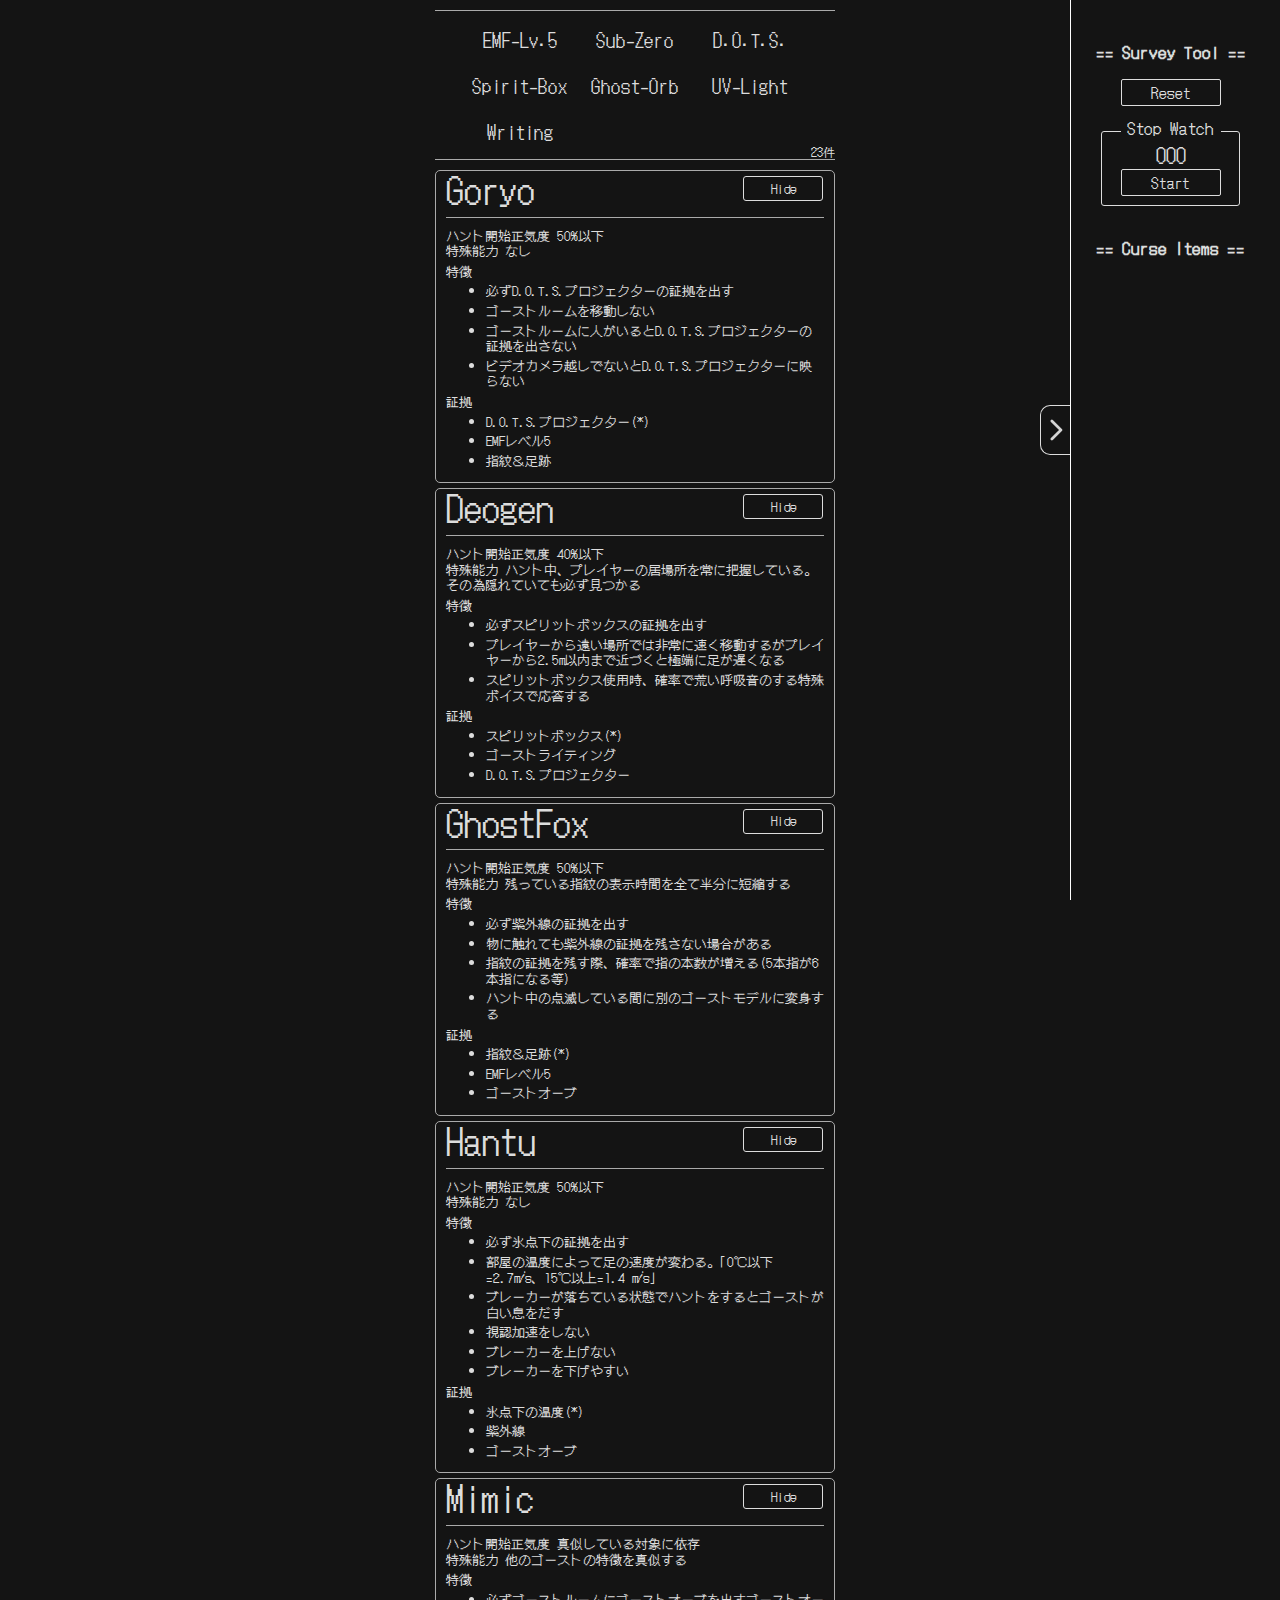
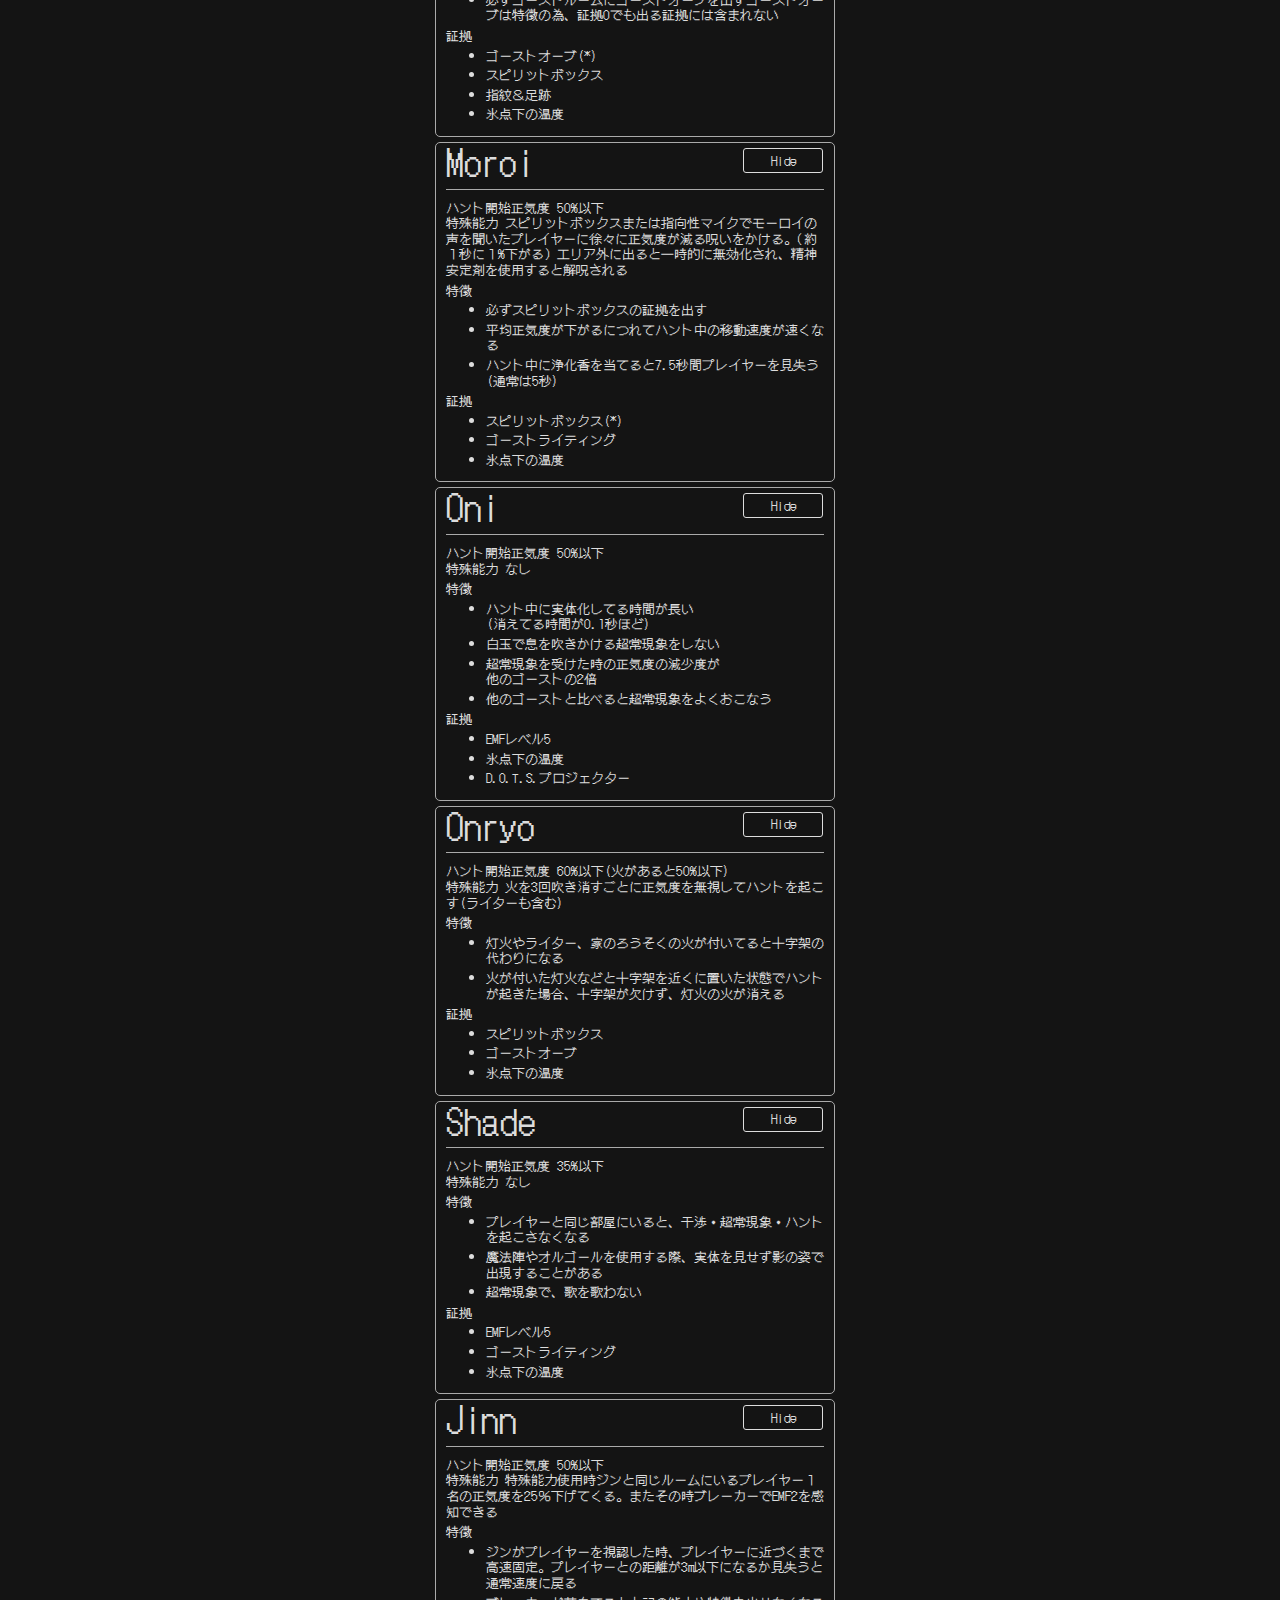
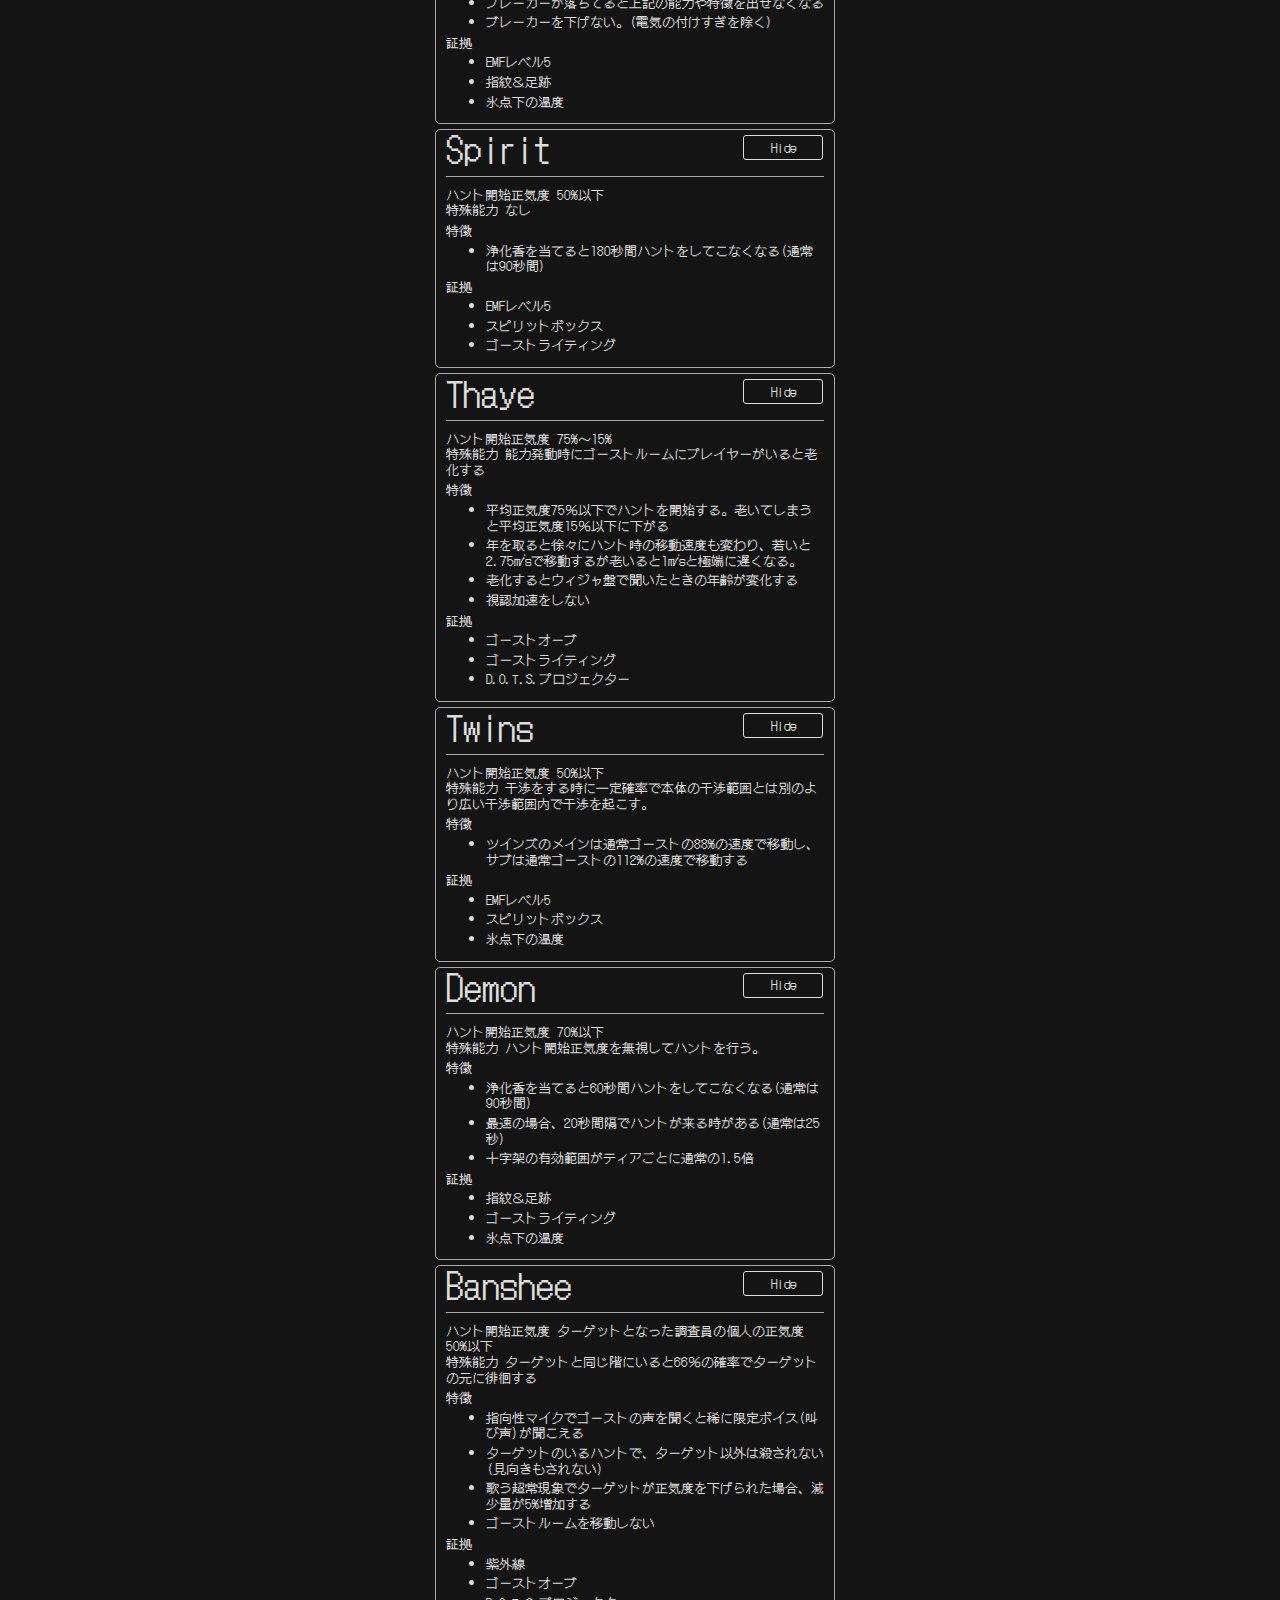
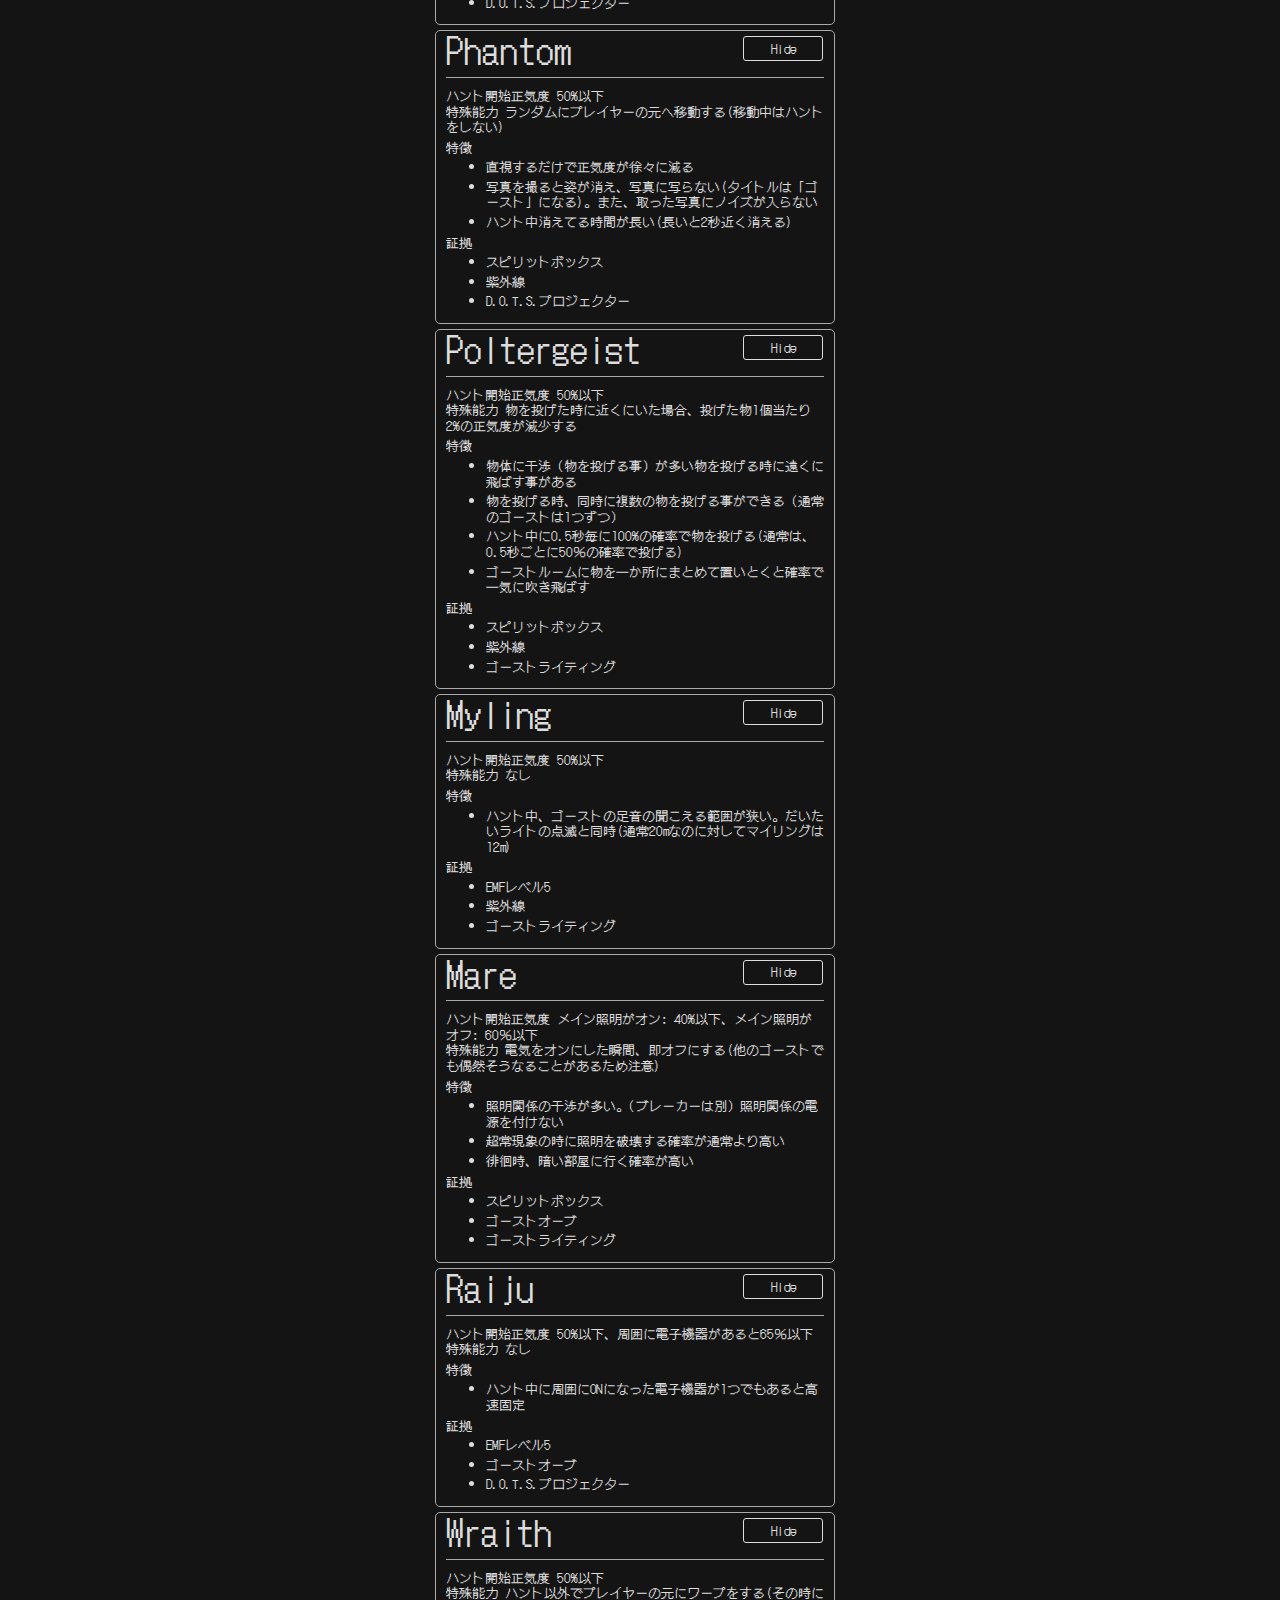
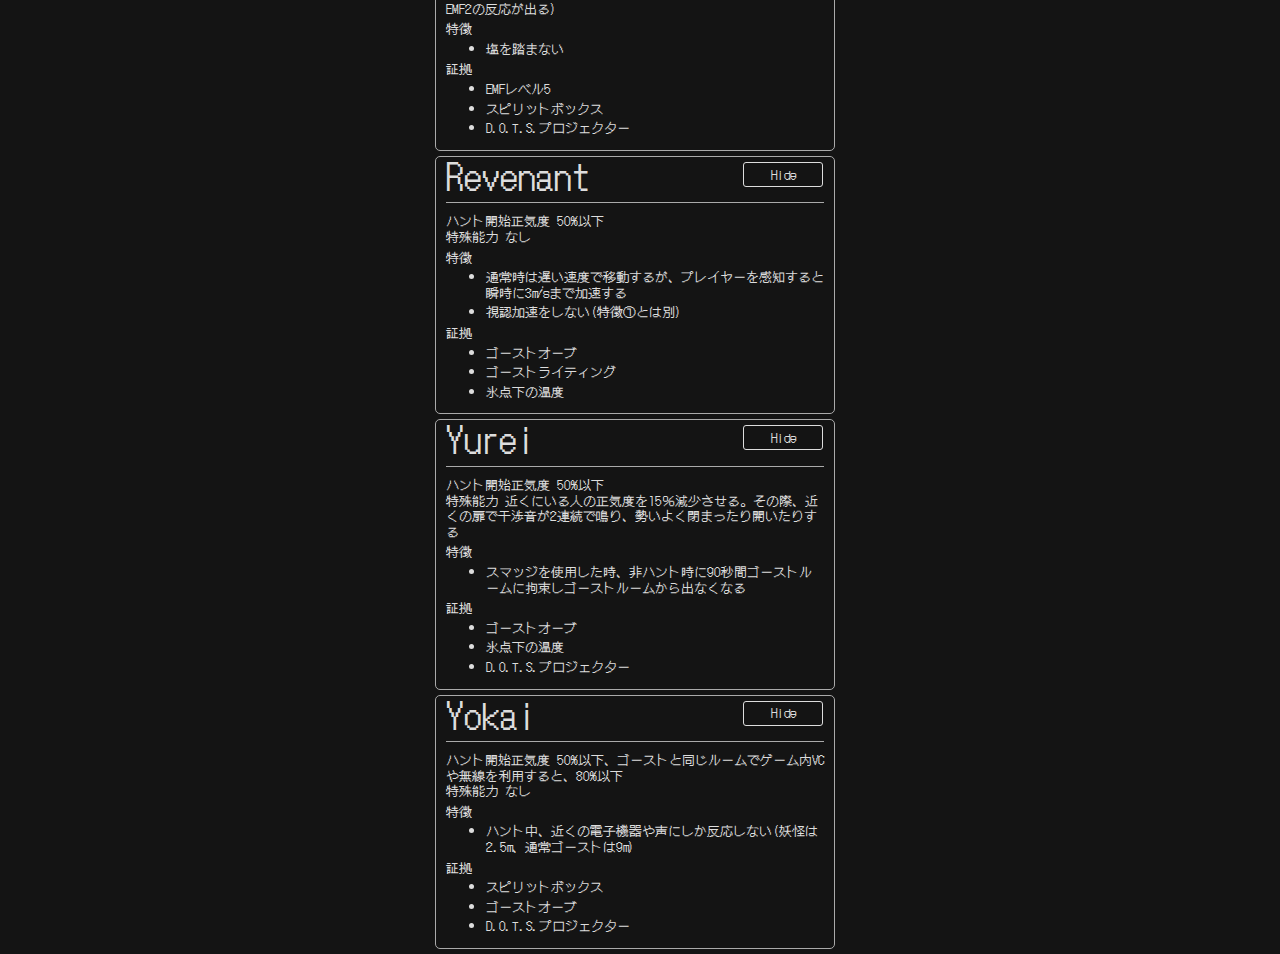
==== commit e7b51f62: "commit" ====
--- a/index.html
+++ b/index.html
@@ -762,7 +762,7 @@
 
             <div id="_SIDE_MENU_AREA">
                 <!-- //↓のクラスにOnを指定して、初期値=表示 -->
-                <div id="_SIDE_BUTTON" class="">
+                <div id="_SIDE_BUTTON" class="on">
                     <svg
                         xmlns="http://www.w3.org/2000/svg"
                         width="32"
@@ -781,11 +781,14 @@
                     <h5 id="_MENU_SURVEY">== Survey Tool ==</h5>
                     <p id="_EVIDENCE_RESET">Reset</p>
                     <div id="_TIMER">
-                        <h5>== Stop Watch ==</h5>
-                        <p id="_TIMER_DIS">000</p>
-                        <div id="_TIMER_BUTTON">
-                            <span class="timerStart">Start</span
-                            ><span class="timerStop">Stop</span>
+                        <div id="_TIMER_BORDER"></div>
+                        <div id="_TIMER_AREA">
+                            <h5>Stop Watch</h5>
+                            <p id="_TIMER_DIS">000</p>
+                            <div id="_TIMER_BUTTON">
+                                <span class="timerStart">Start</span
+                                ><span class="timerStop">Stop</span>
+                            </div>
                         </div>
                     </div>
                     <h5 id="_MENU_CURSE">== Curse Items ==</h5>
--- a/css/main.css
+++ b/css/main.css
@@ -212,9 +212,10 @@
     top: 0;
     right: -100%;
     height: 100%;
-    /* &.on {
-        right: 0;
-    } */
+    h5 {
+        margin: 15px;
+        margin-top: 40px;
+    }
 }
 #_SIDE_AREA_BACK {
     width: 100vw;
@@ -234,11 +235,35 @@
     margin: auto;
     border-radius: 2px;
     padding: 2px;
+    font-size: 15px;
 }
 
 #_TIMER {
+    position: relative;
     p {
-        margin: 10px;
+        margin: 0px;
+    }
+    h5 {
+        font-weight: normal;
+        background-color: #141414;
+        width: 100px;
+        margin: auto;
+        margin-top: 10px;
+    }
+    #_TIMER_BORDER {
+        /* background-color: gray; */
+        position: absolute;
+        top: 0;
+        top: 15px;
+        left: 30px;
+        width: 139px;
+        height: 75px;
+        border: 1px solid #ddd;
+        border-radius: 3px;
+    }
+    #_TIMER_AREA {
+        position: relative;
+        z-index: 100;
     }
     #_TIMER_BUTTON {
         width: 100px;
@@ -246,6 +271,7 @@
         border-radius: 2px;
         padding: 2px;
         border: 1px solid #ddd;
+        font-size: 15px;
         span {
             pointer-events: none;
         }
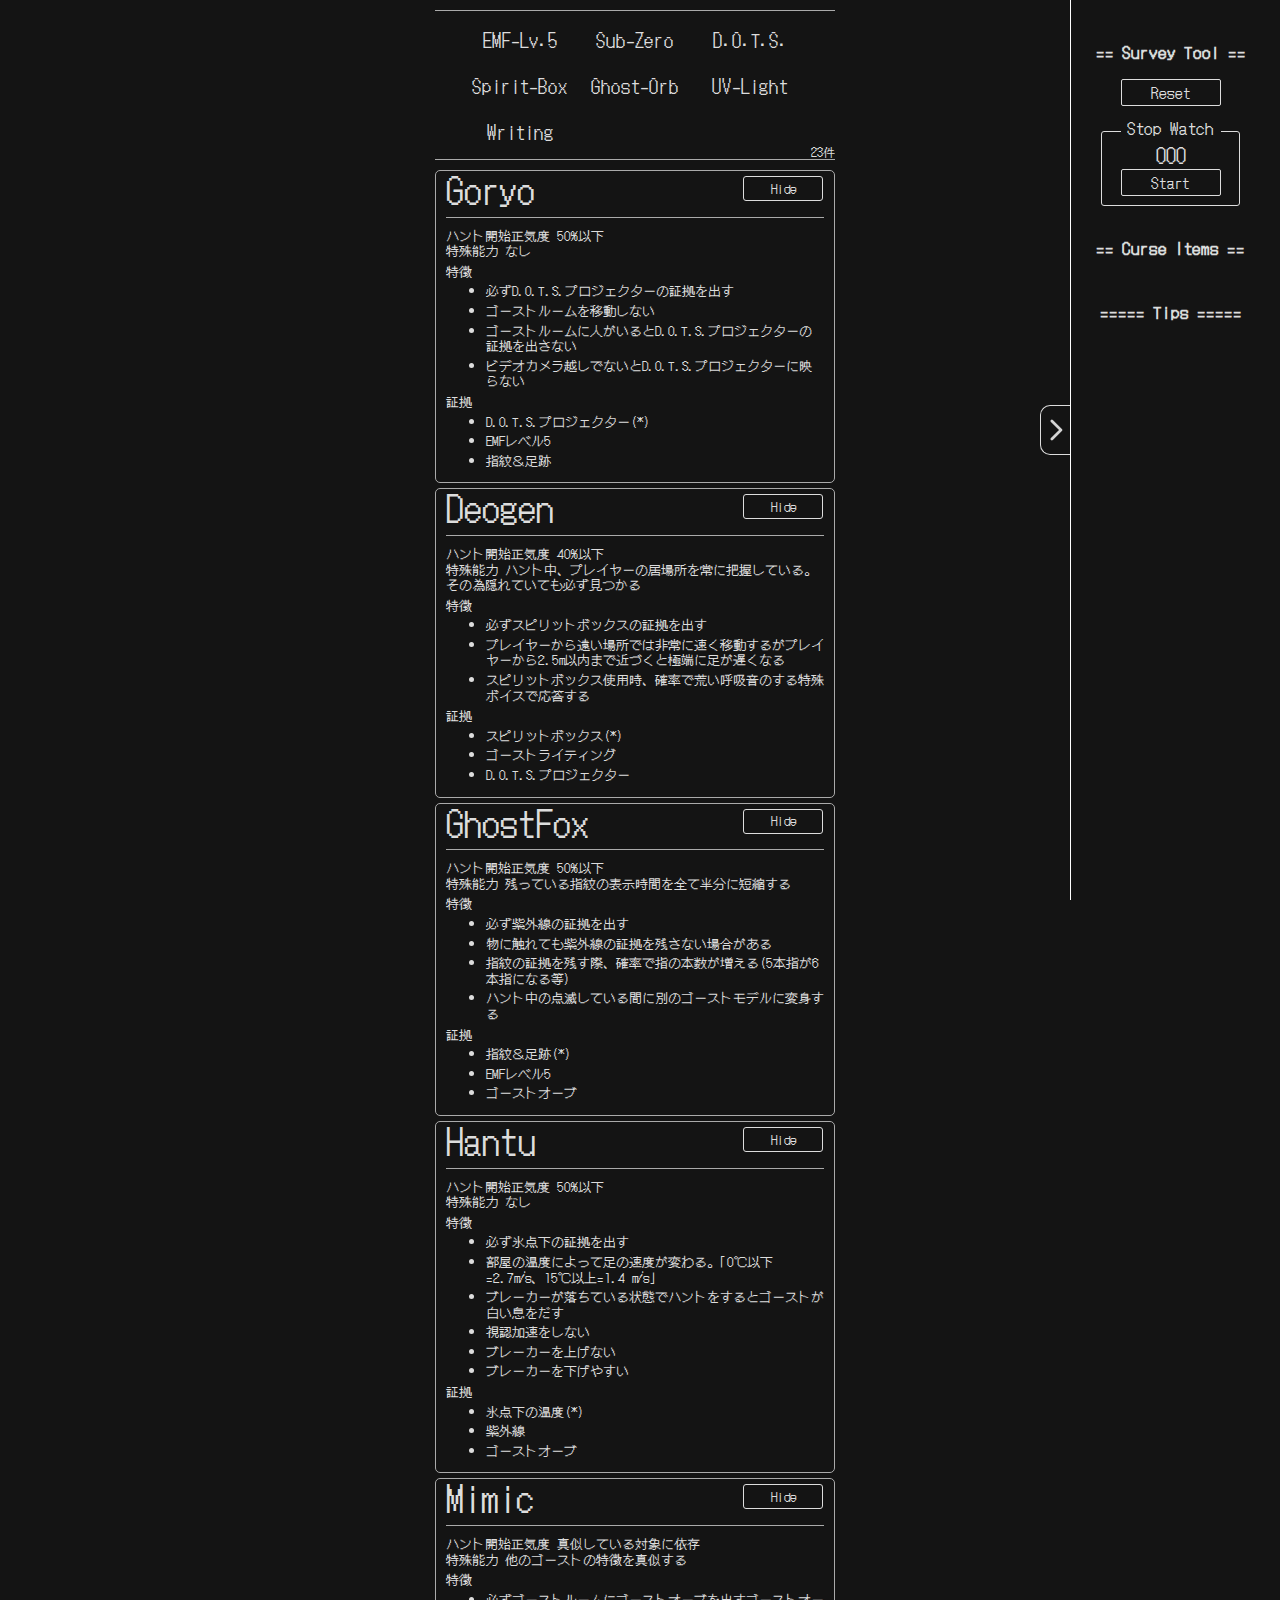
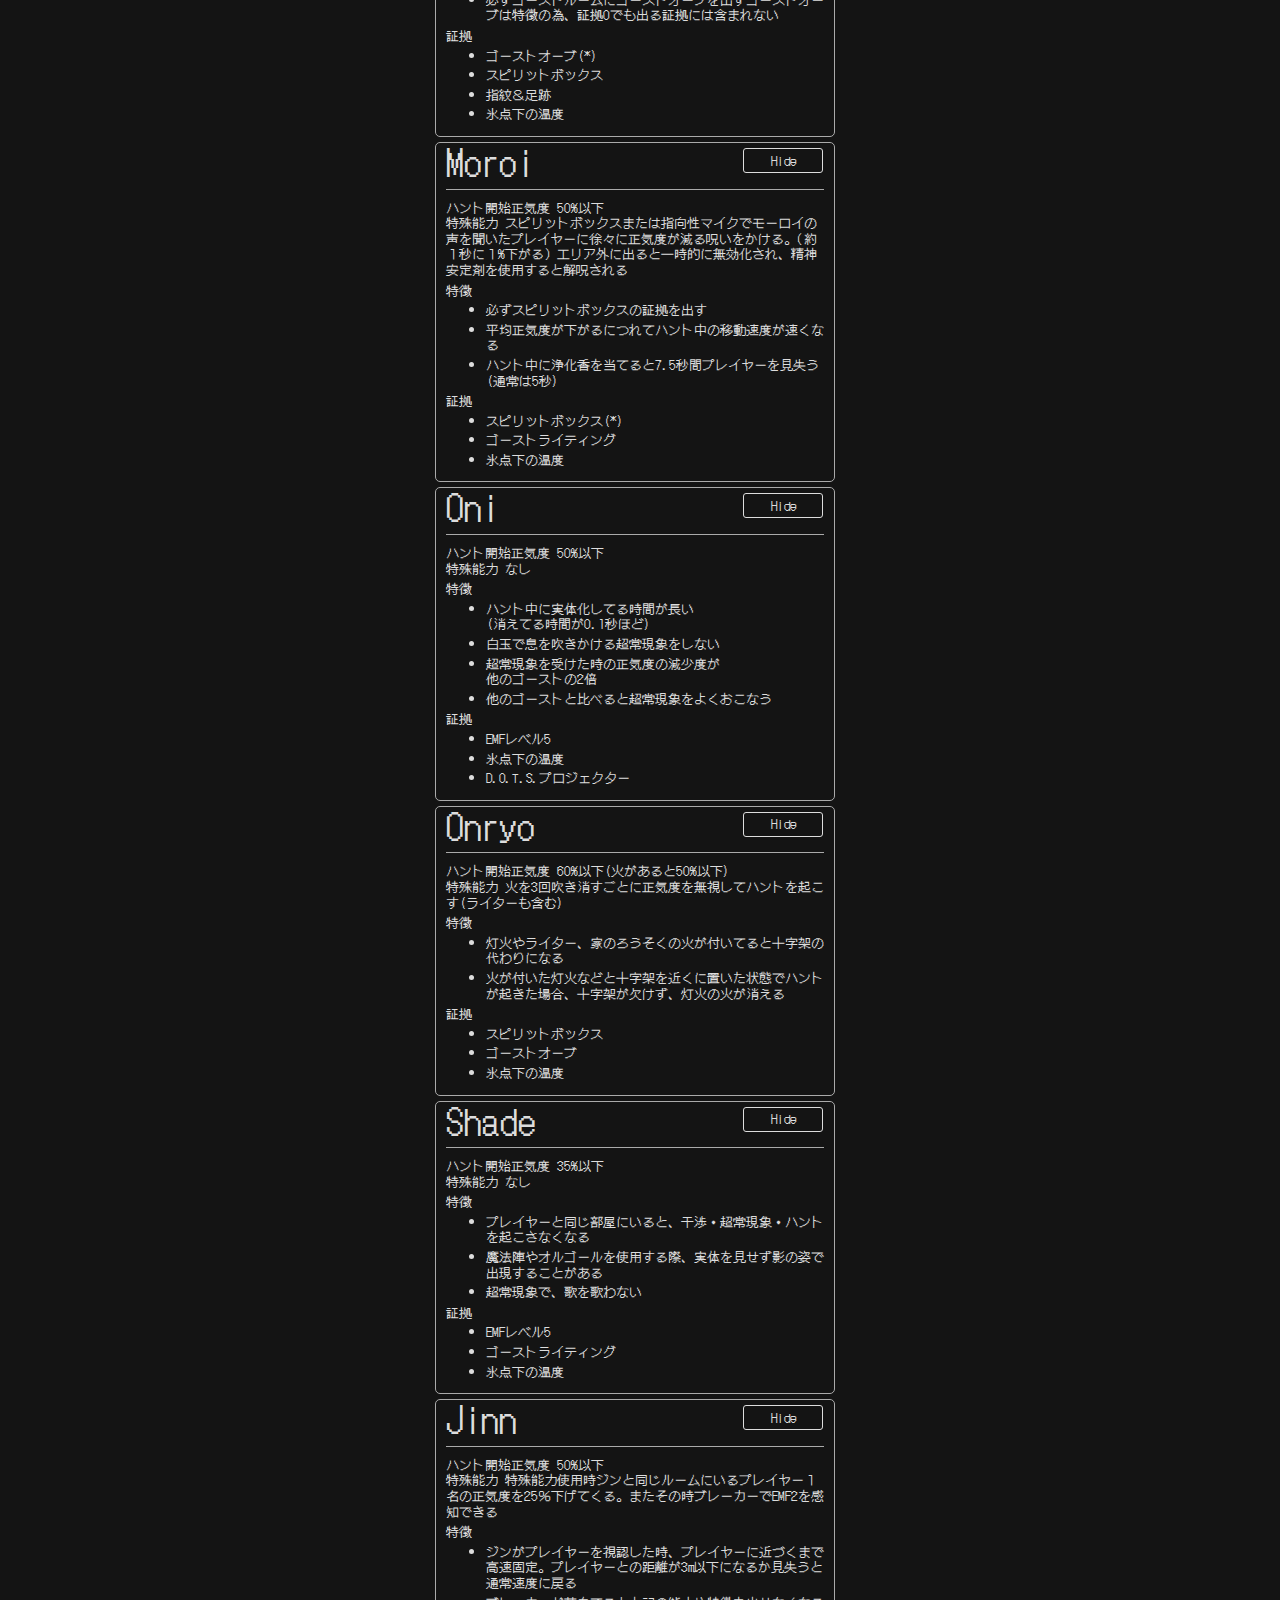
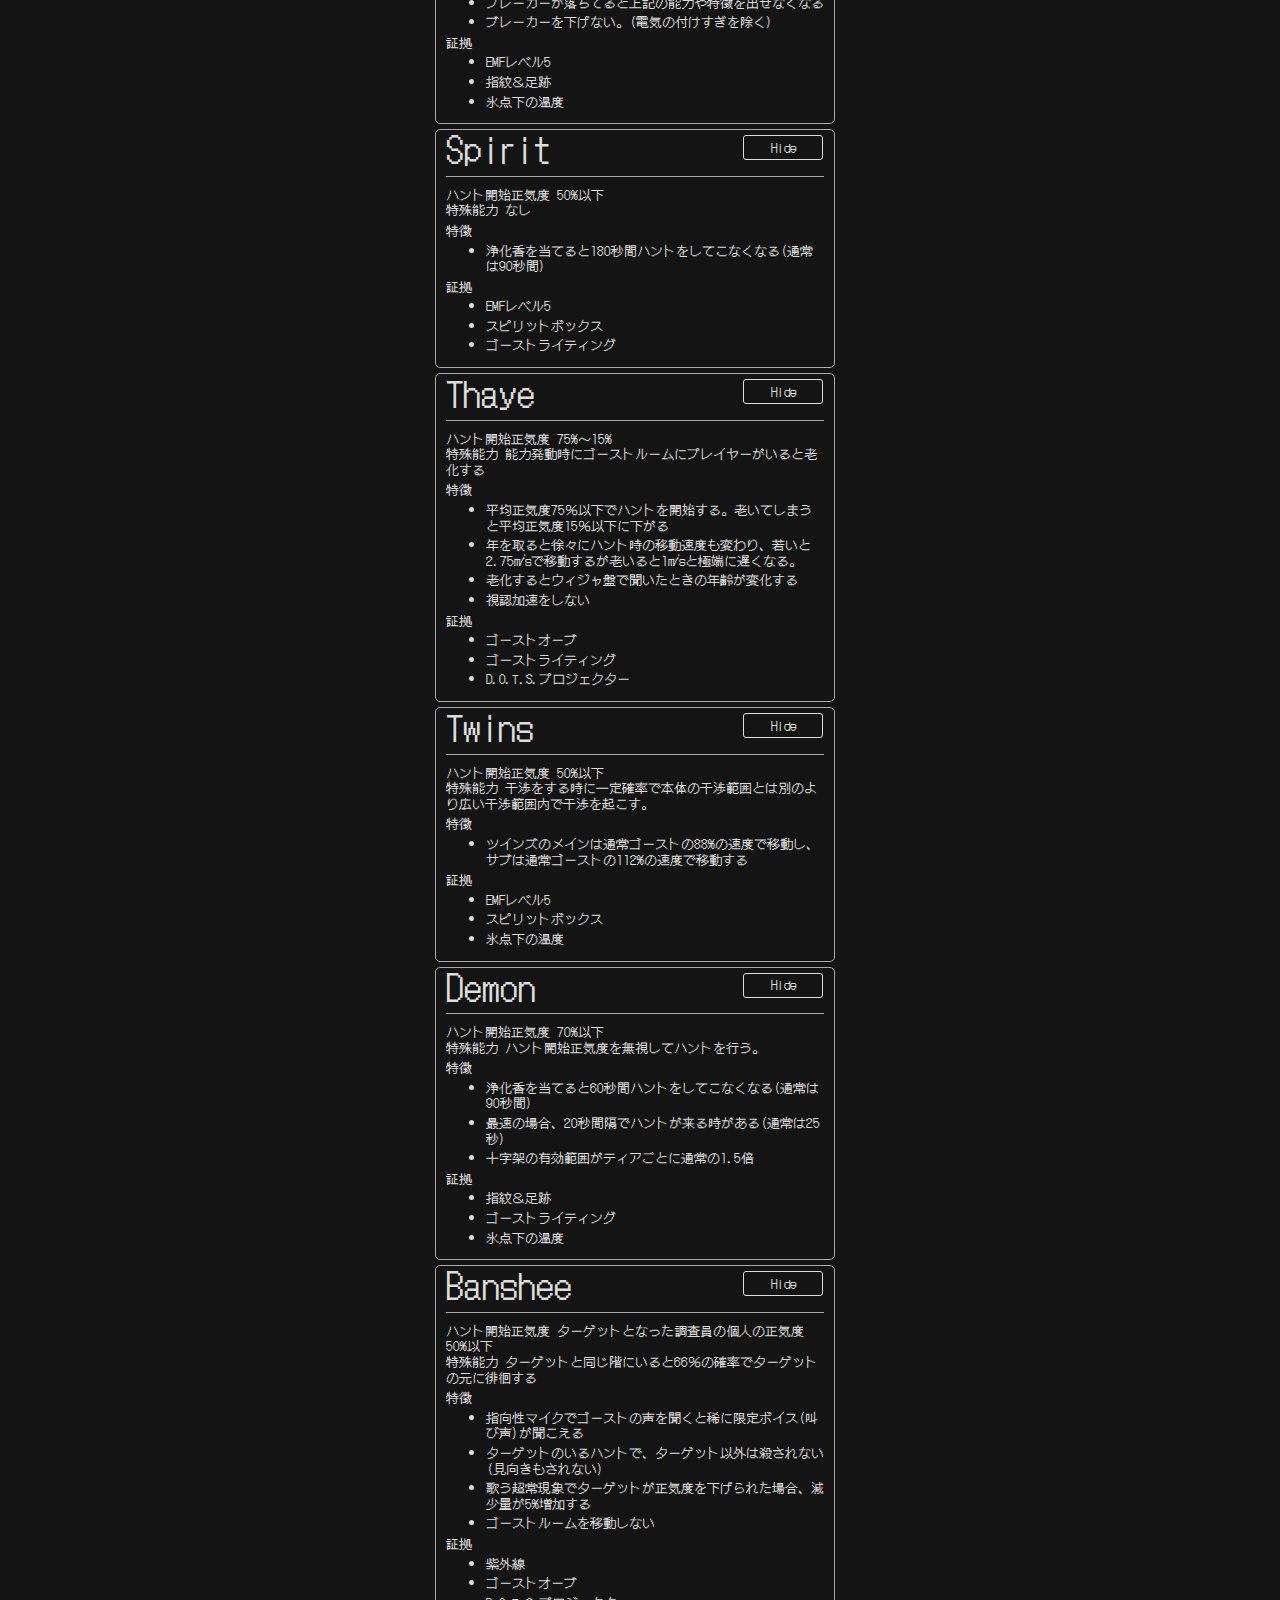
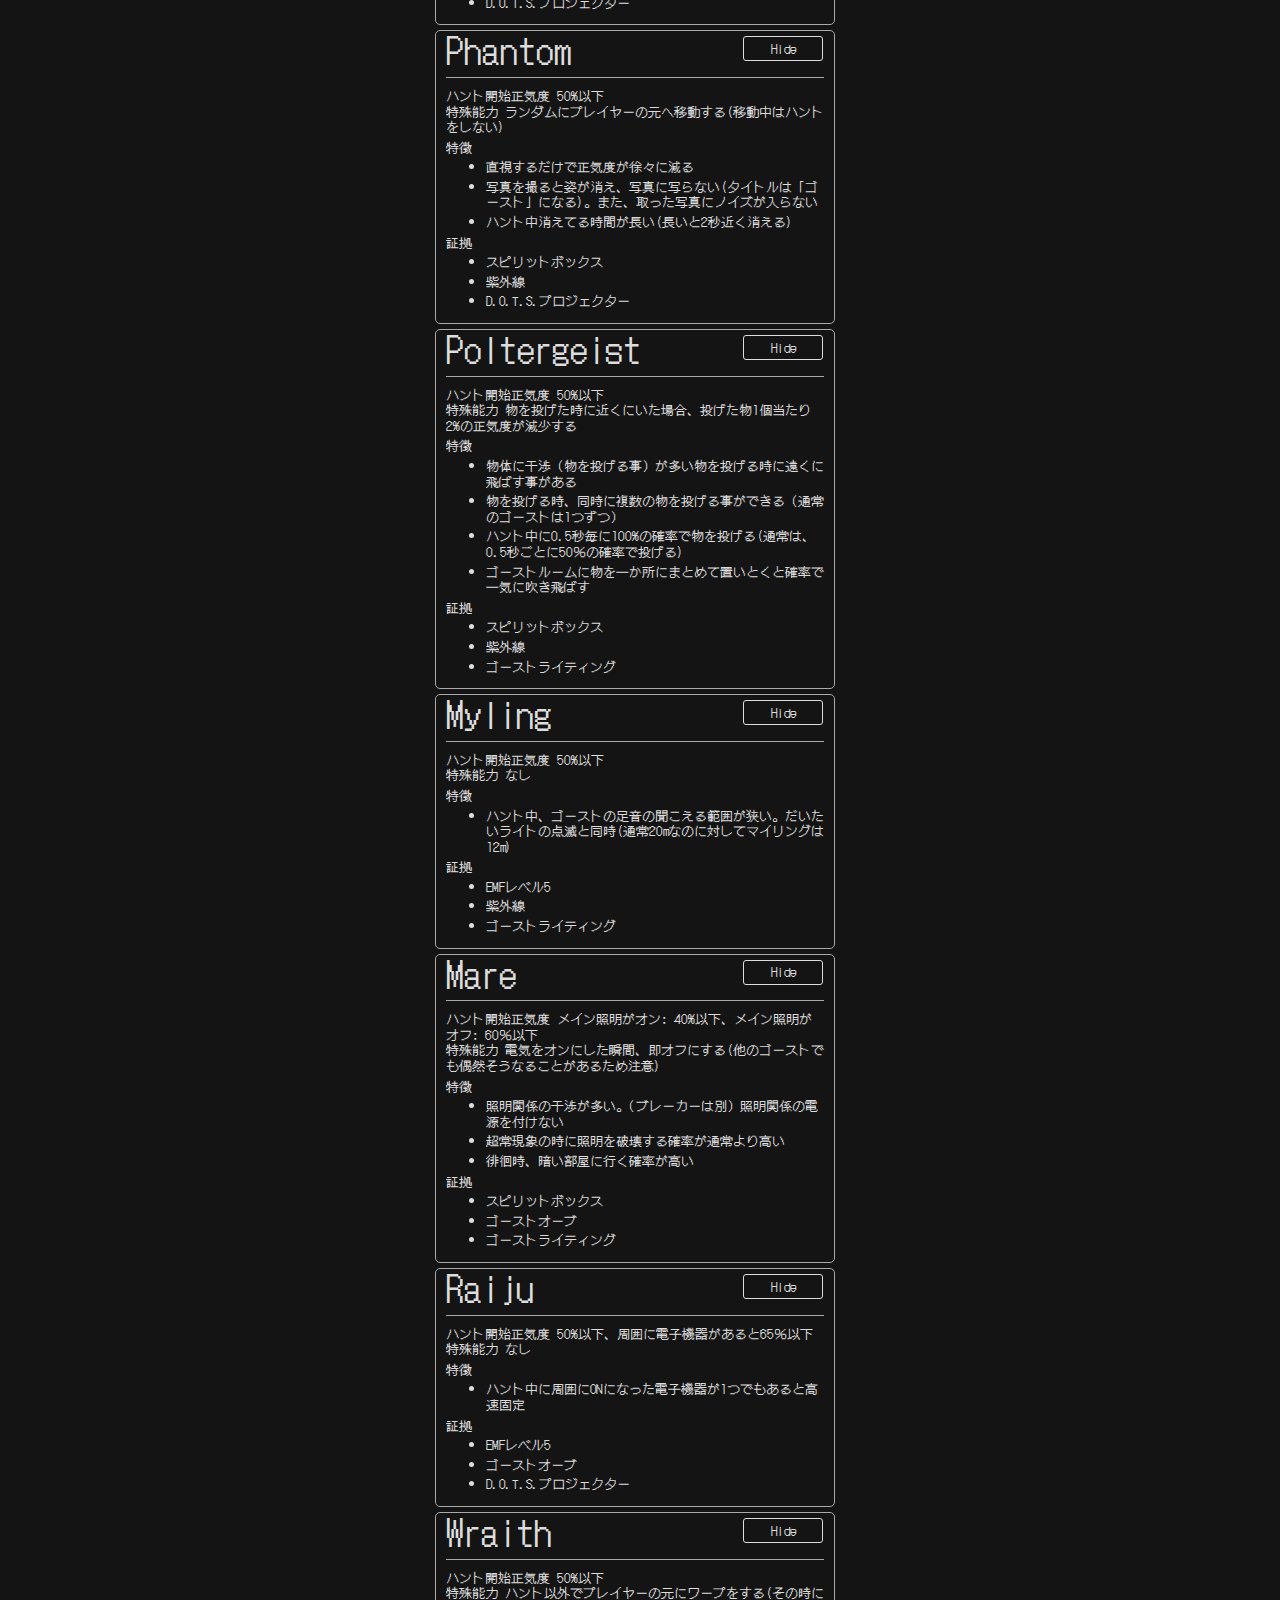
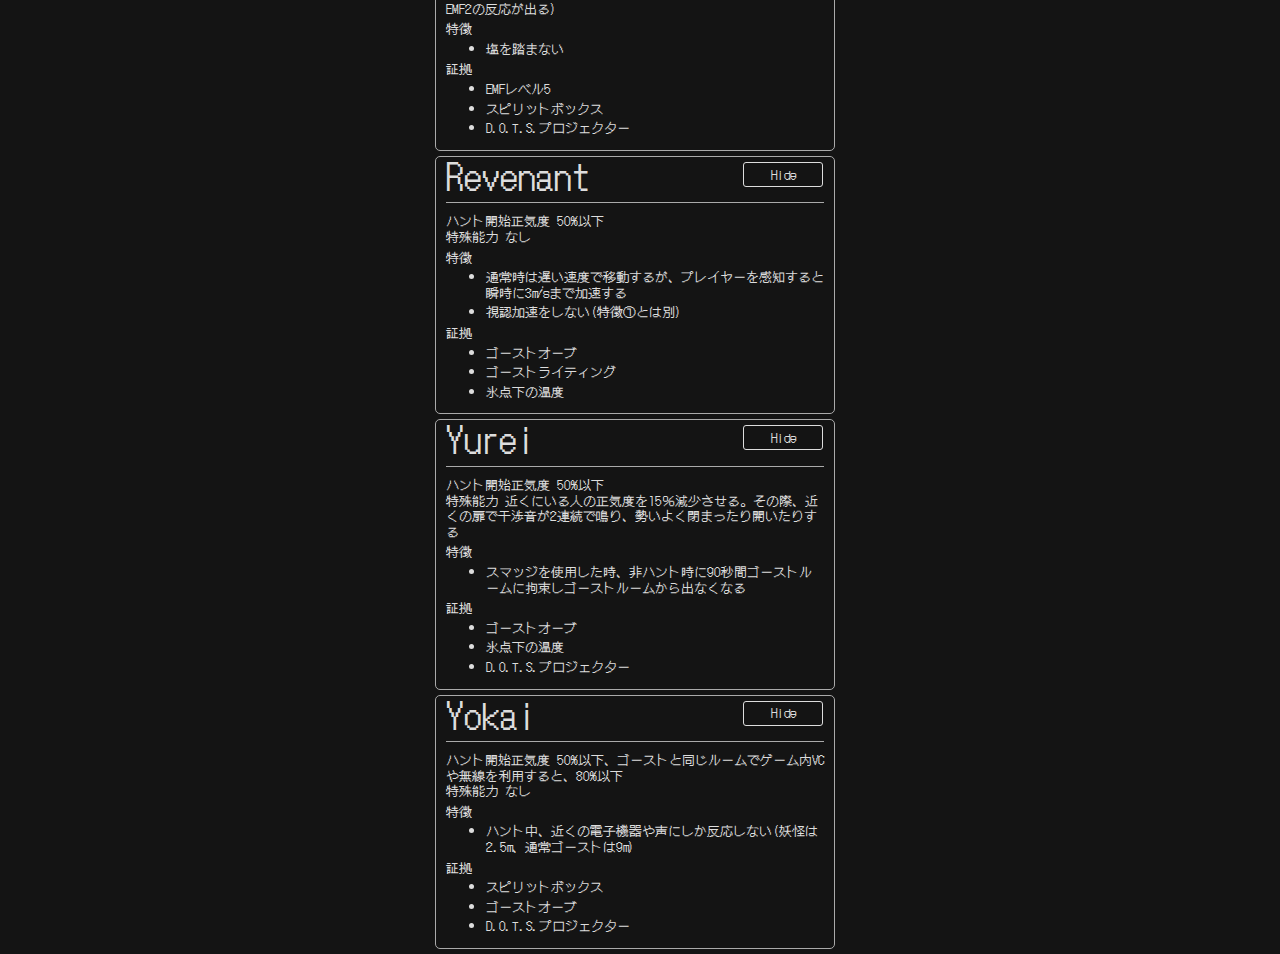
==== commit 9ad6a4b7: "commit" ====
--- a/index.html
+++ b/index.html
@@ -780,6 +780,7 @@
                     <!-- <p>- MENU -</p> -->
                     <h5 id="_MENU_SURVEY">== Survey Tool ==</h5>
                     <p id="_EVIDENCE_RESET">Reset</p>
+
                     <div id="_TIMER">
                         <div id="_TIMER_BORDER"></div>
                         <div id="_TIMER_AREA">
@@ -792,6 +793,8 @@
                         </div>
                     </div>
                     <h5 id="_MENU_CURSE">== Curse Items ==</h5>
+
+                    <h5 id="_MENU_TIPS">=====&nbsp;Tips&nbsp;=====</h5>
                 </div>
                 <div id="_SIDE_AREA_BACK"></div>
             </div>
@@ -802,6 +805,11 @@
                     class="pages hide"
                     src="./page/curse/curse.html"
                 ></iframe>
+                <iframe
+                    id="_TIPS_PAGE"
+                    class="pages hide"
+                    src="./page/tips/tips.html"
+                ></iframe>
             </div>
         </div>
     </body>
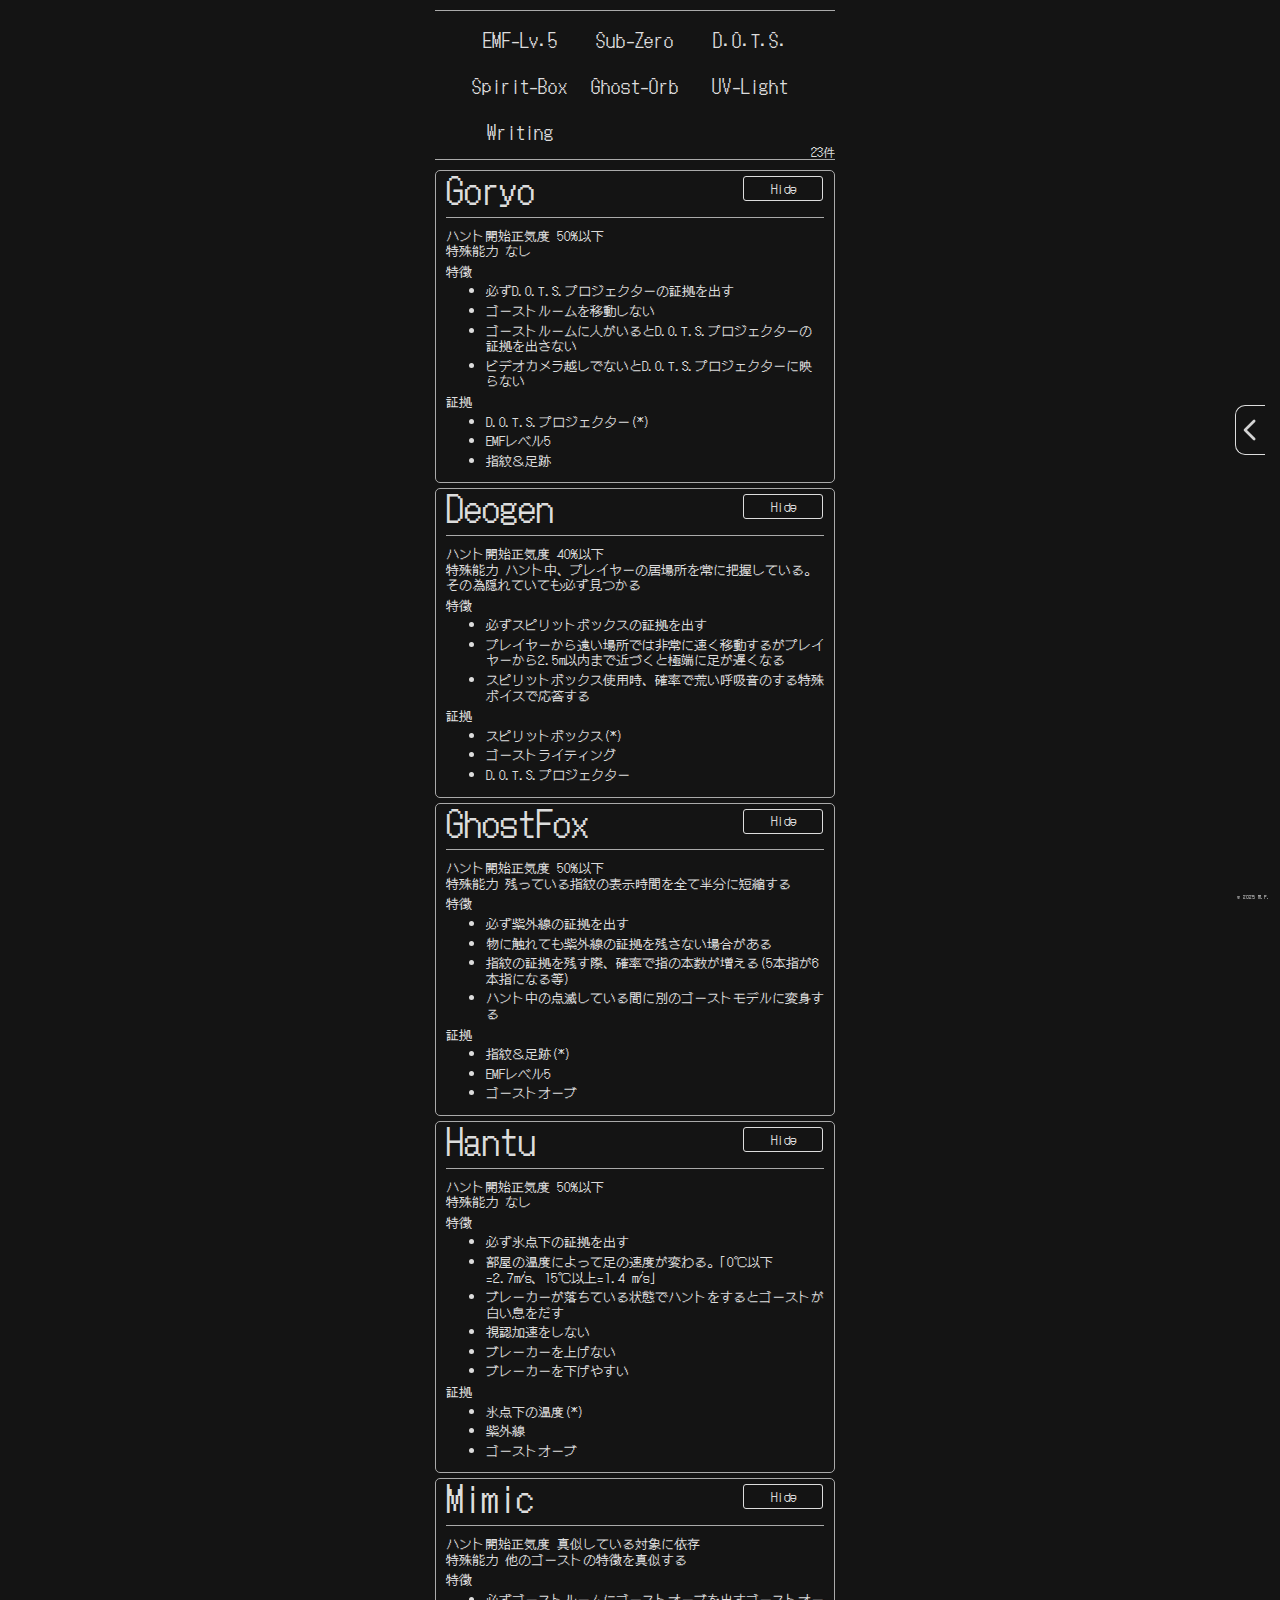
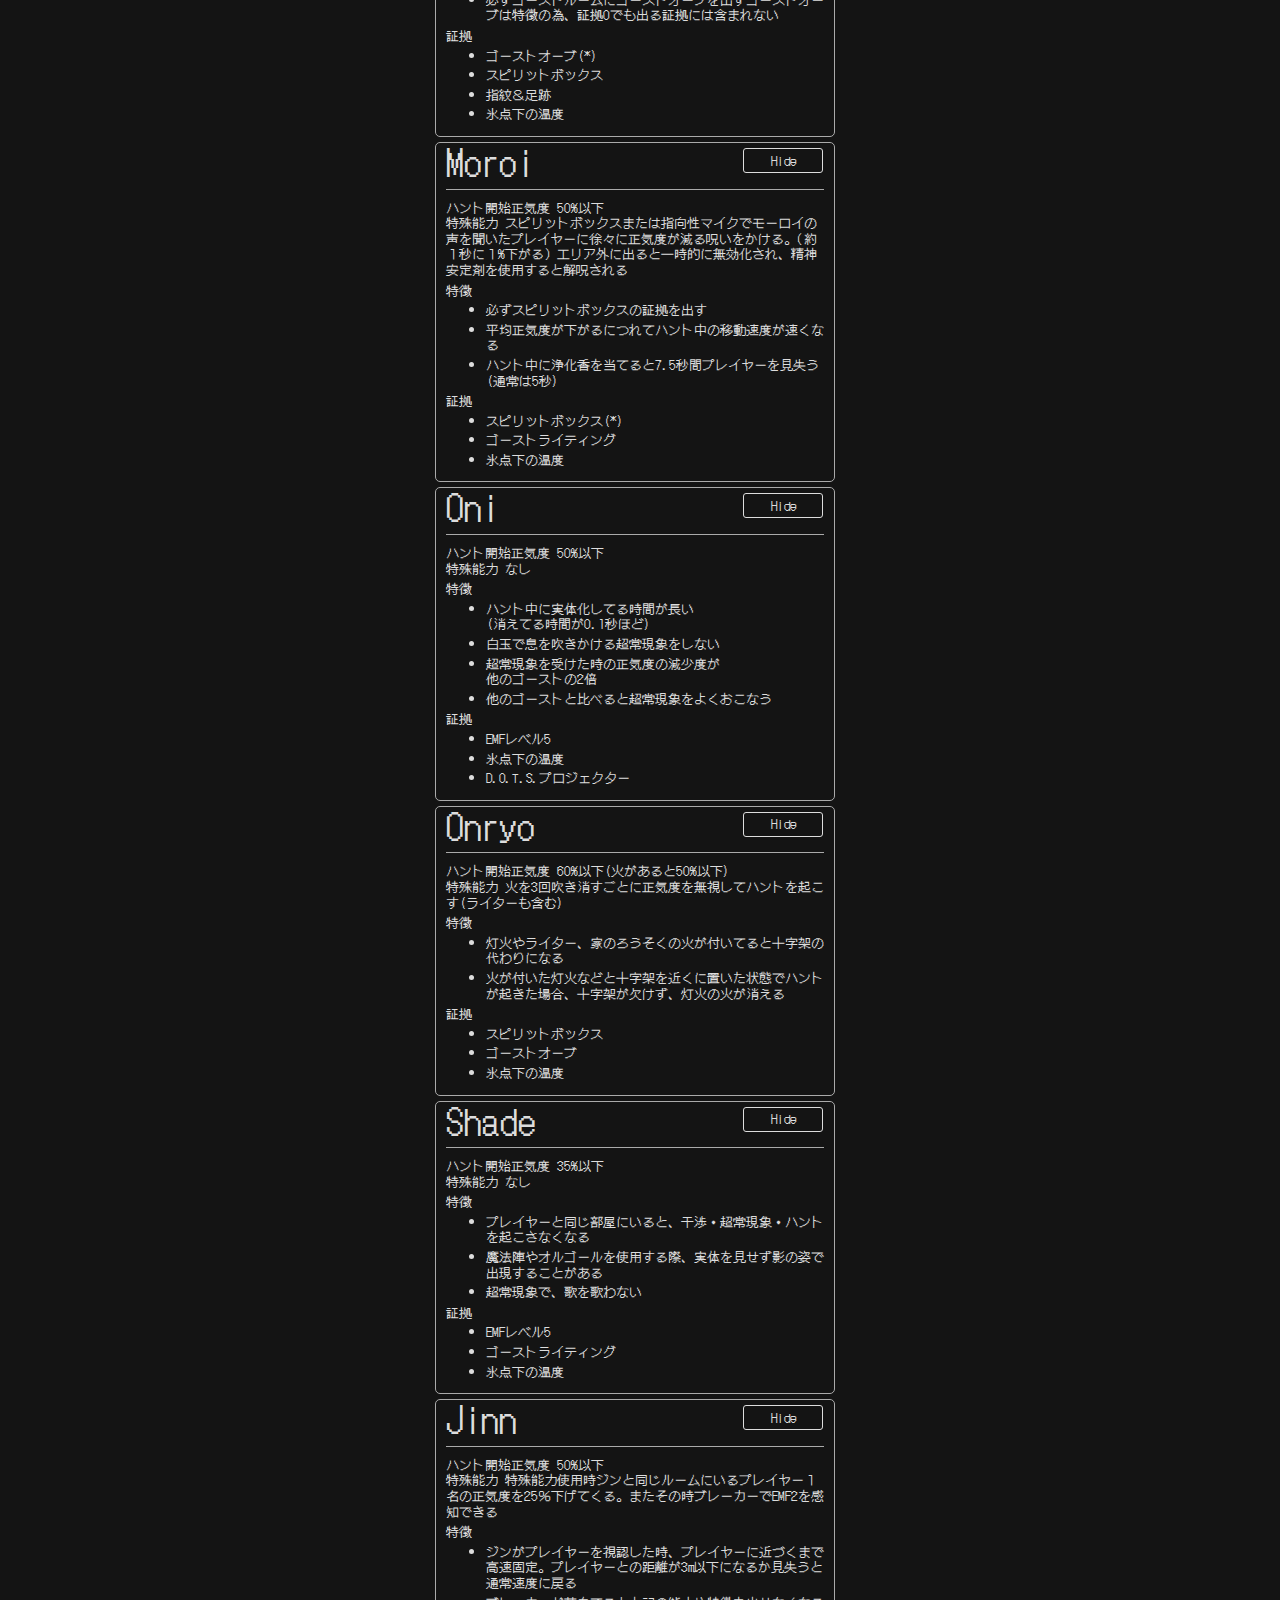
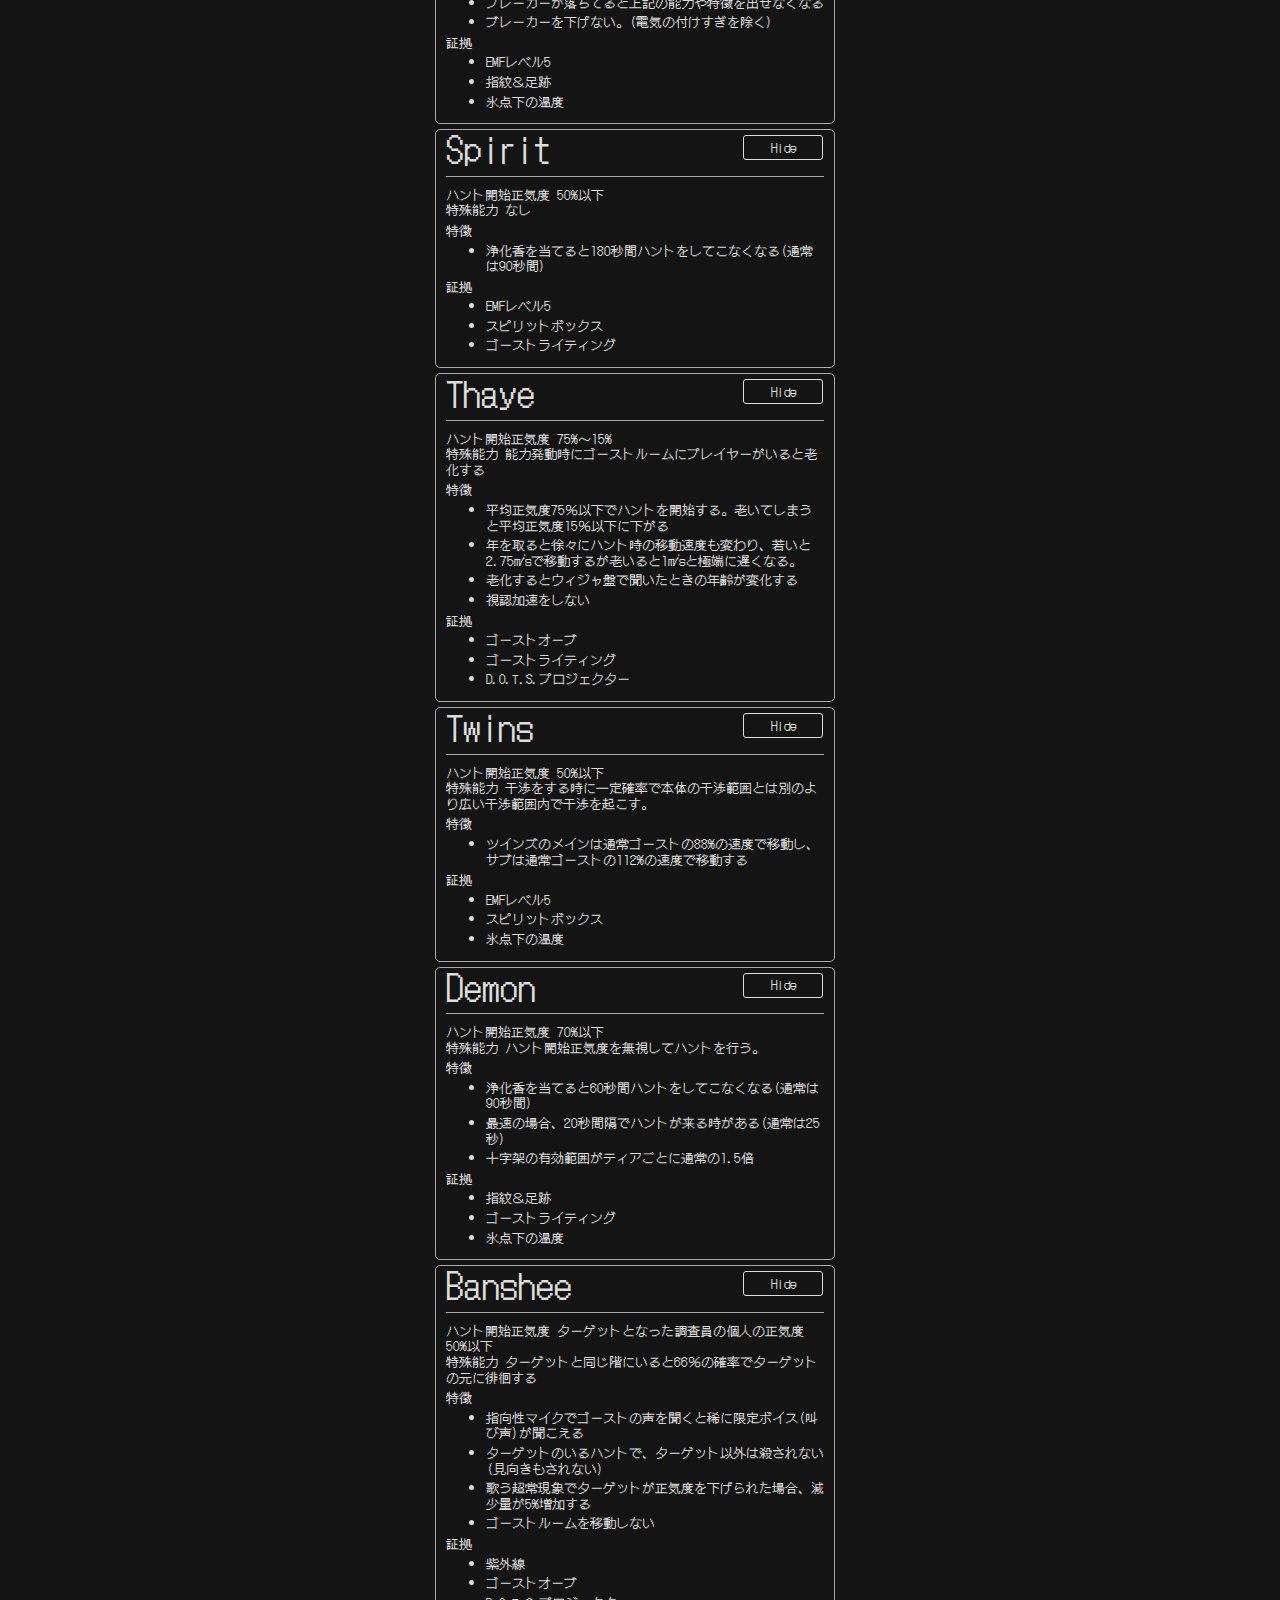
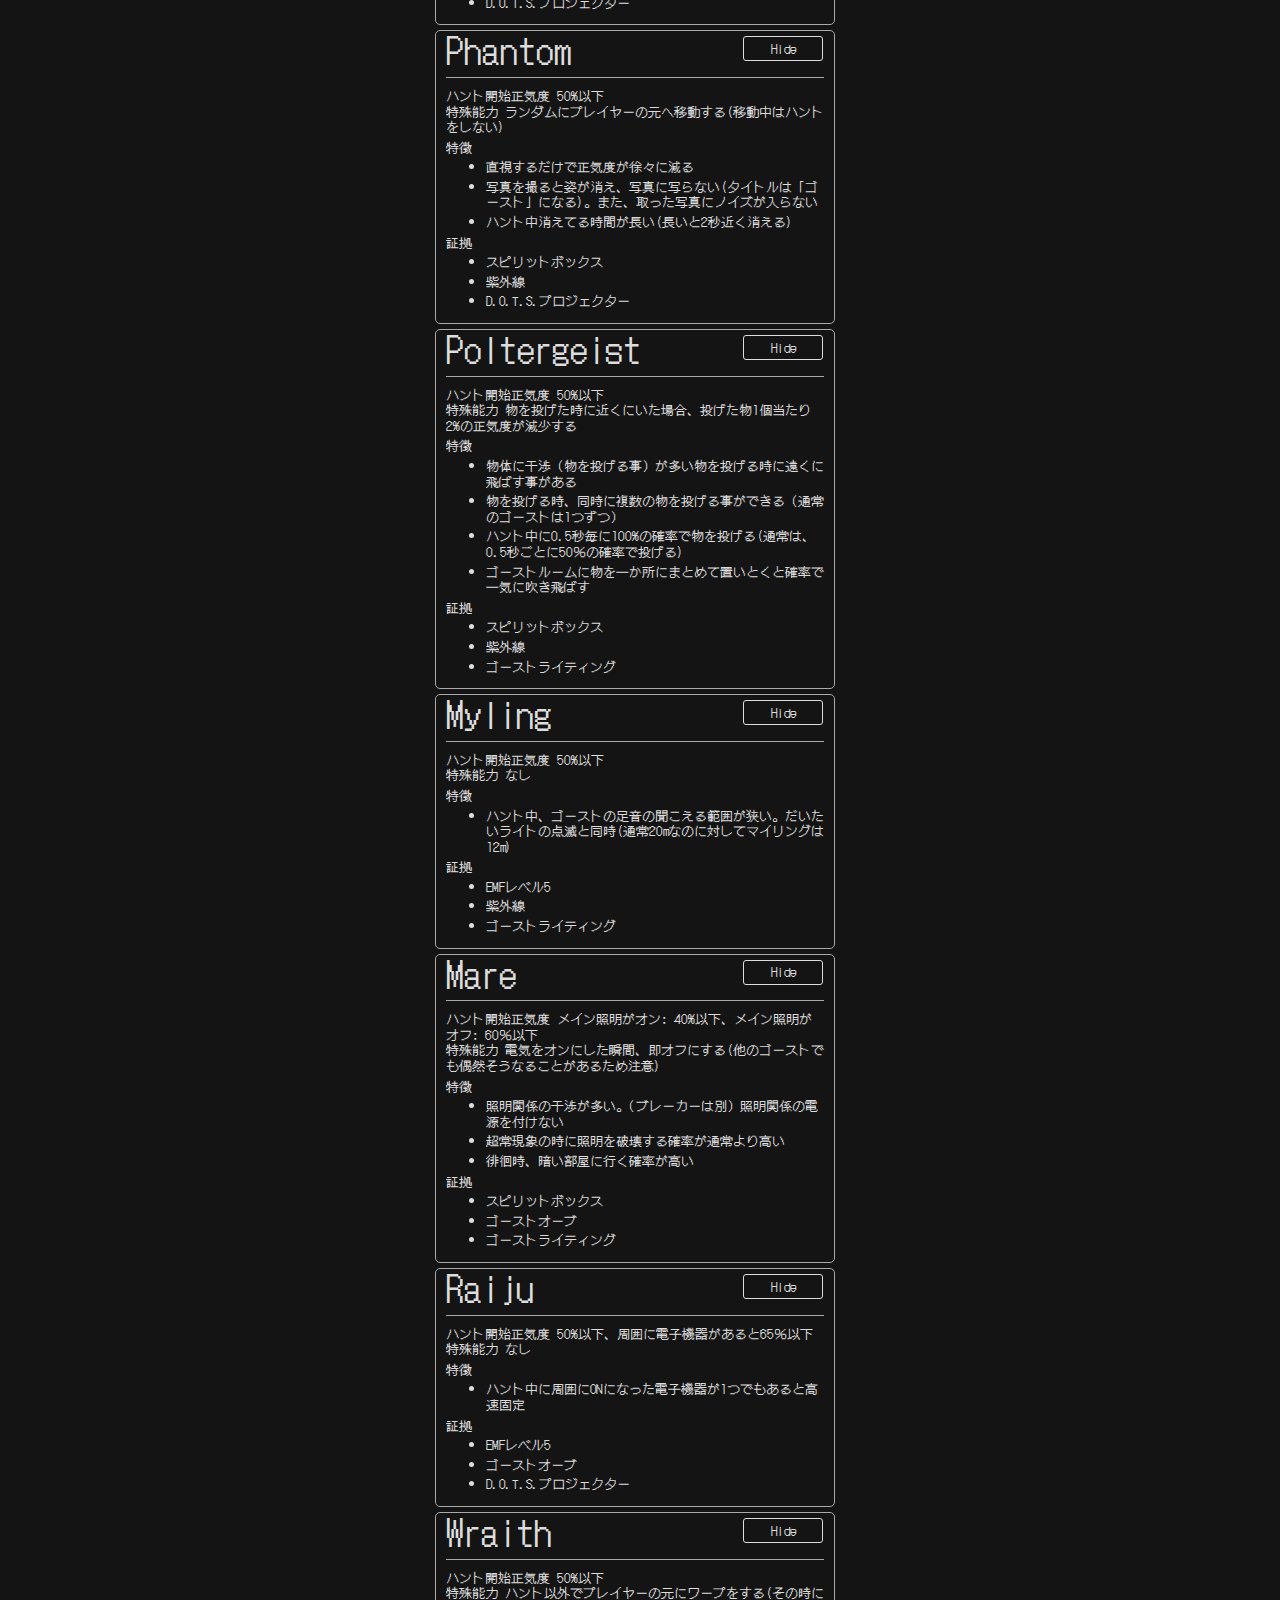
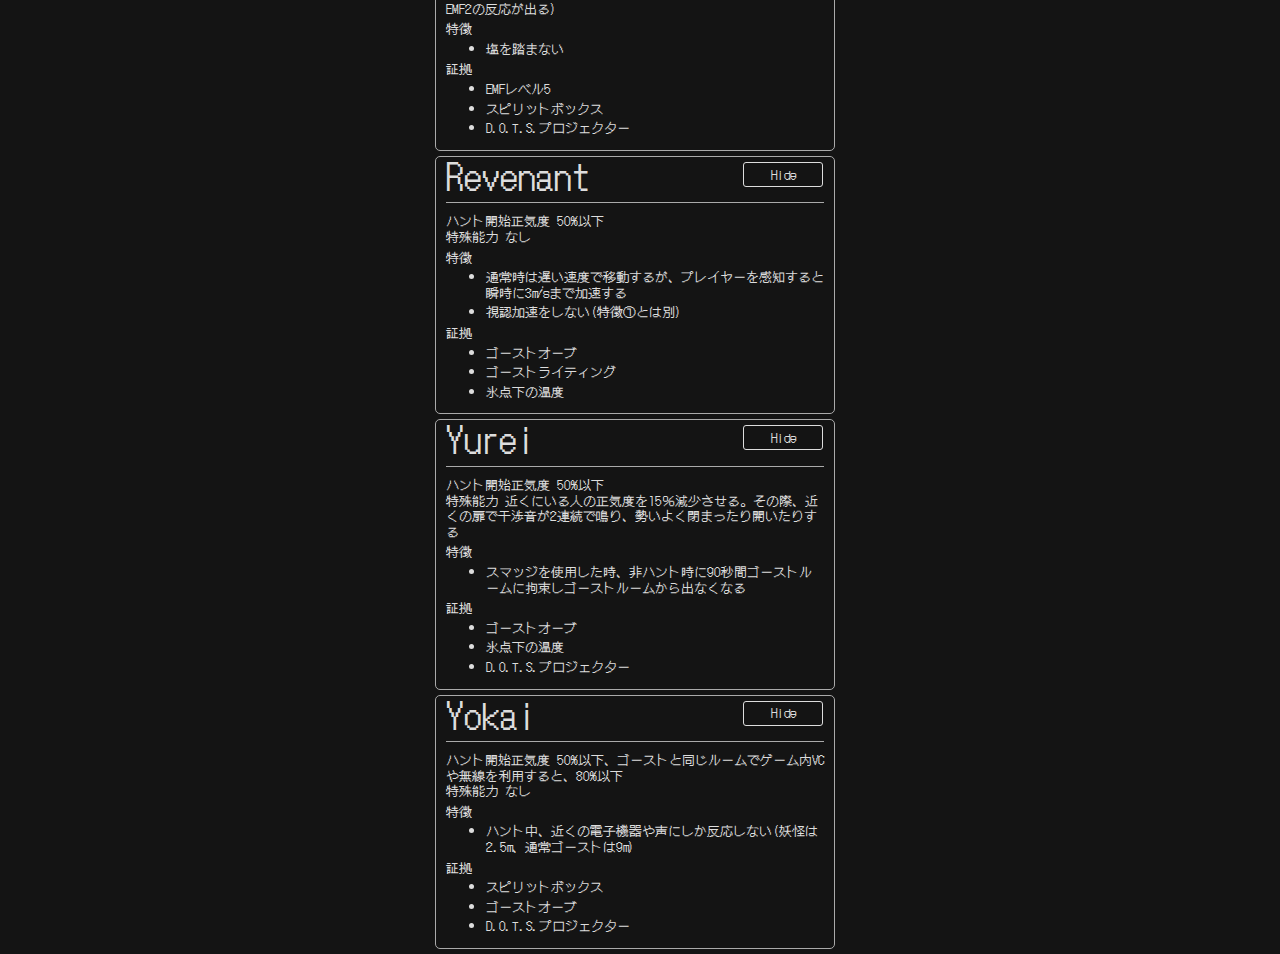
==== commit 0c1203c7: "commit" ====
--- a/index.html
+++ b/index.html
@@ -1,8 +1,6 @@
 <html>
     <!--
 
-    curcseItem:Stickey iframeの中をscrollさせ、親をoverfrowさせない
-    tipPage:音声認識ワード一覧
 
 
     -->
@@ -762,7 +760,7 @@
 
             <div id="_SIDE_MENU_AREA">
                 <!-- //↓のクラスにOnを指定して、初期値=表示 -->
-                <div id="_SIDE_BUTTON" class="on">
+                <div id="_SIDE_BUTTON" class="">
                     <svg
                         xmlns="http://www.w3.org/2000/svg"
                         width="32"
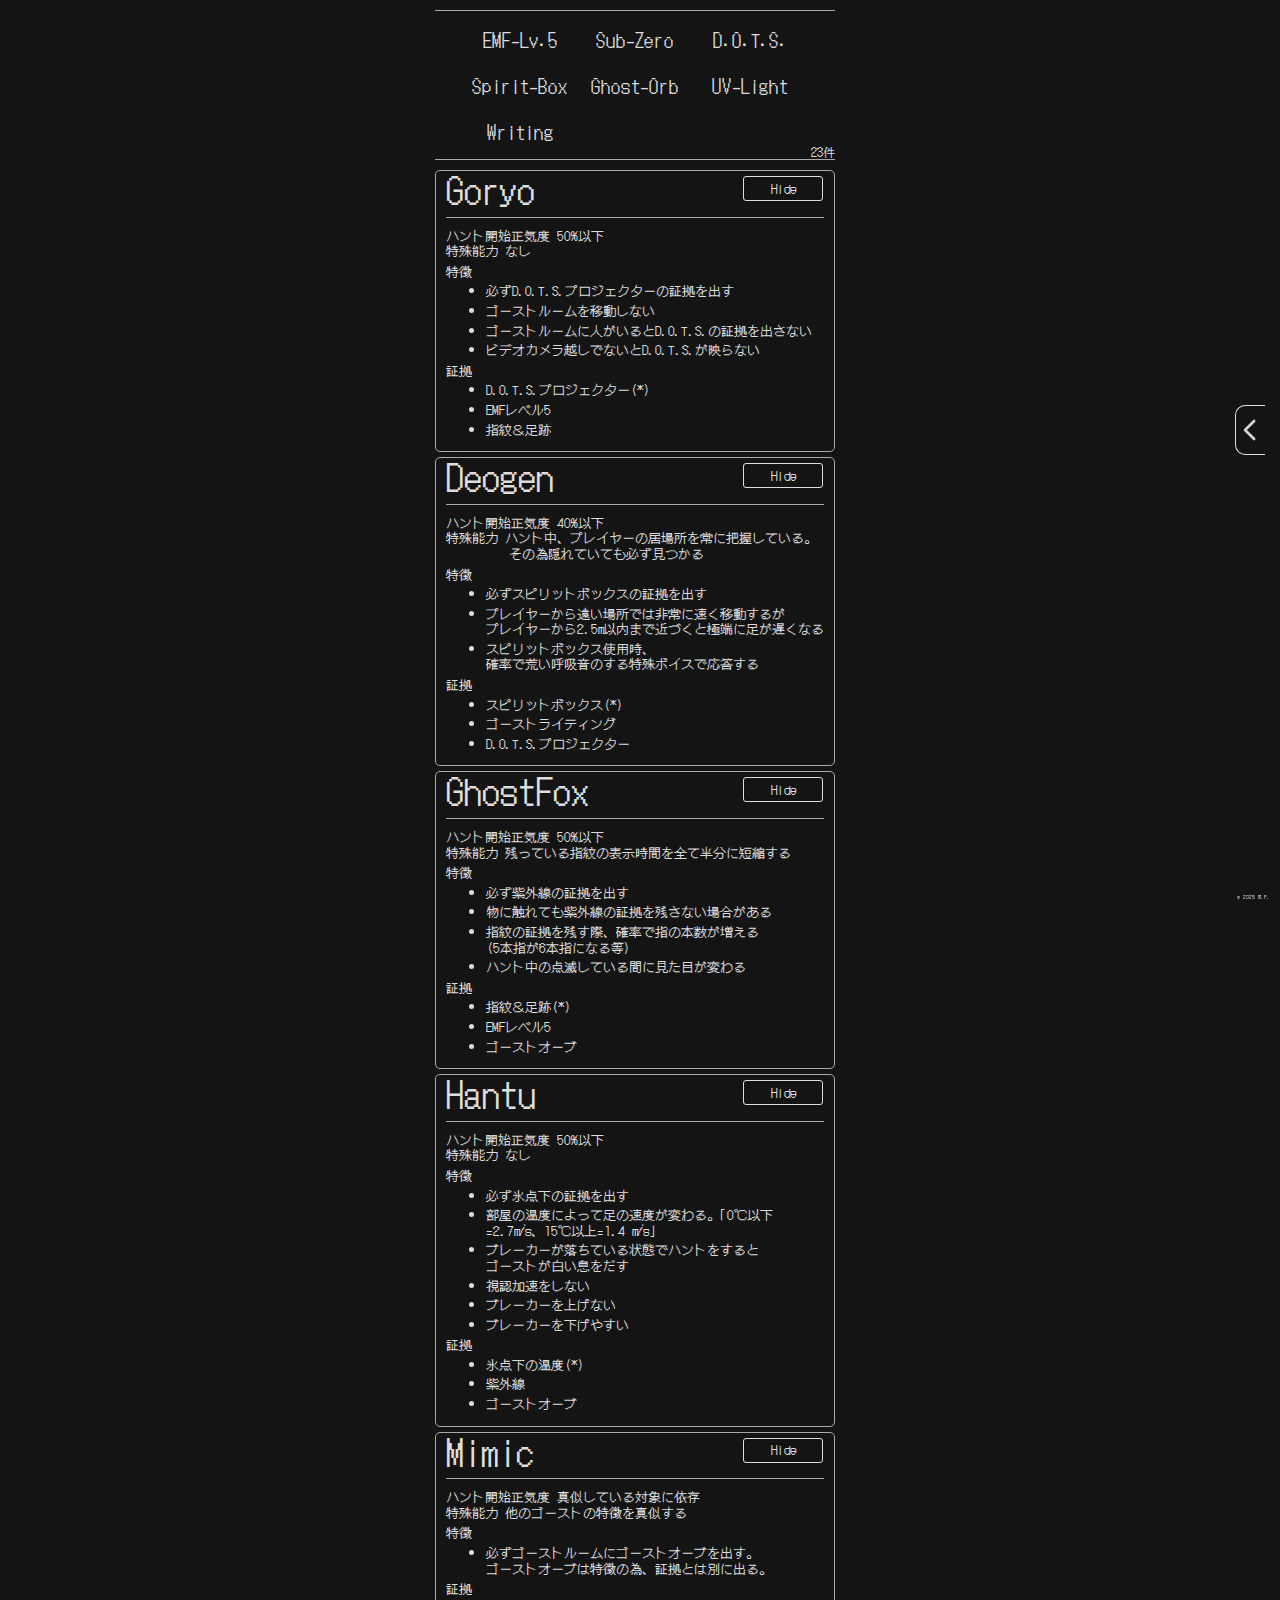
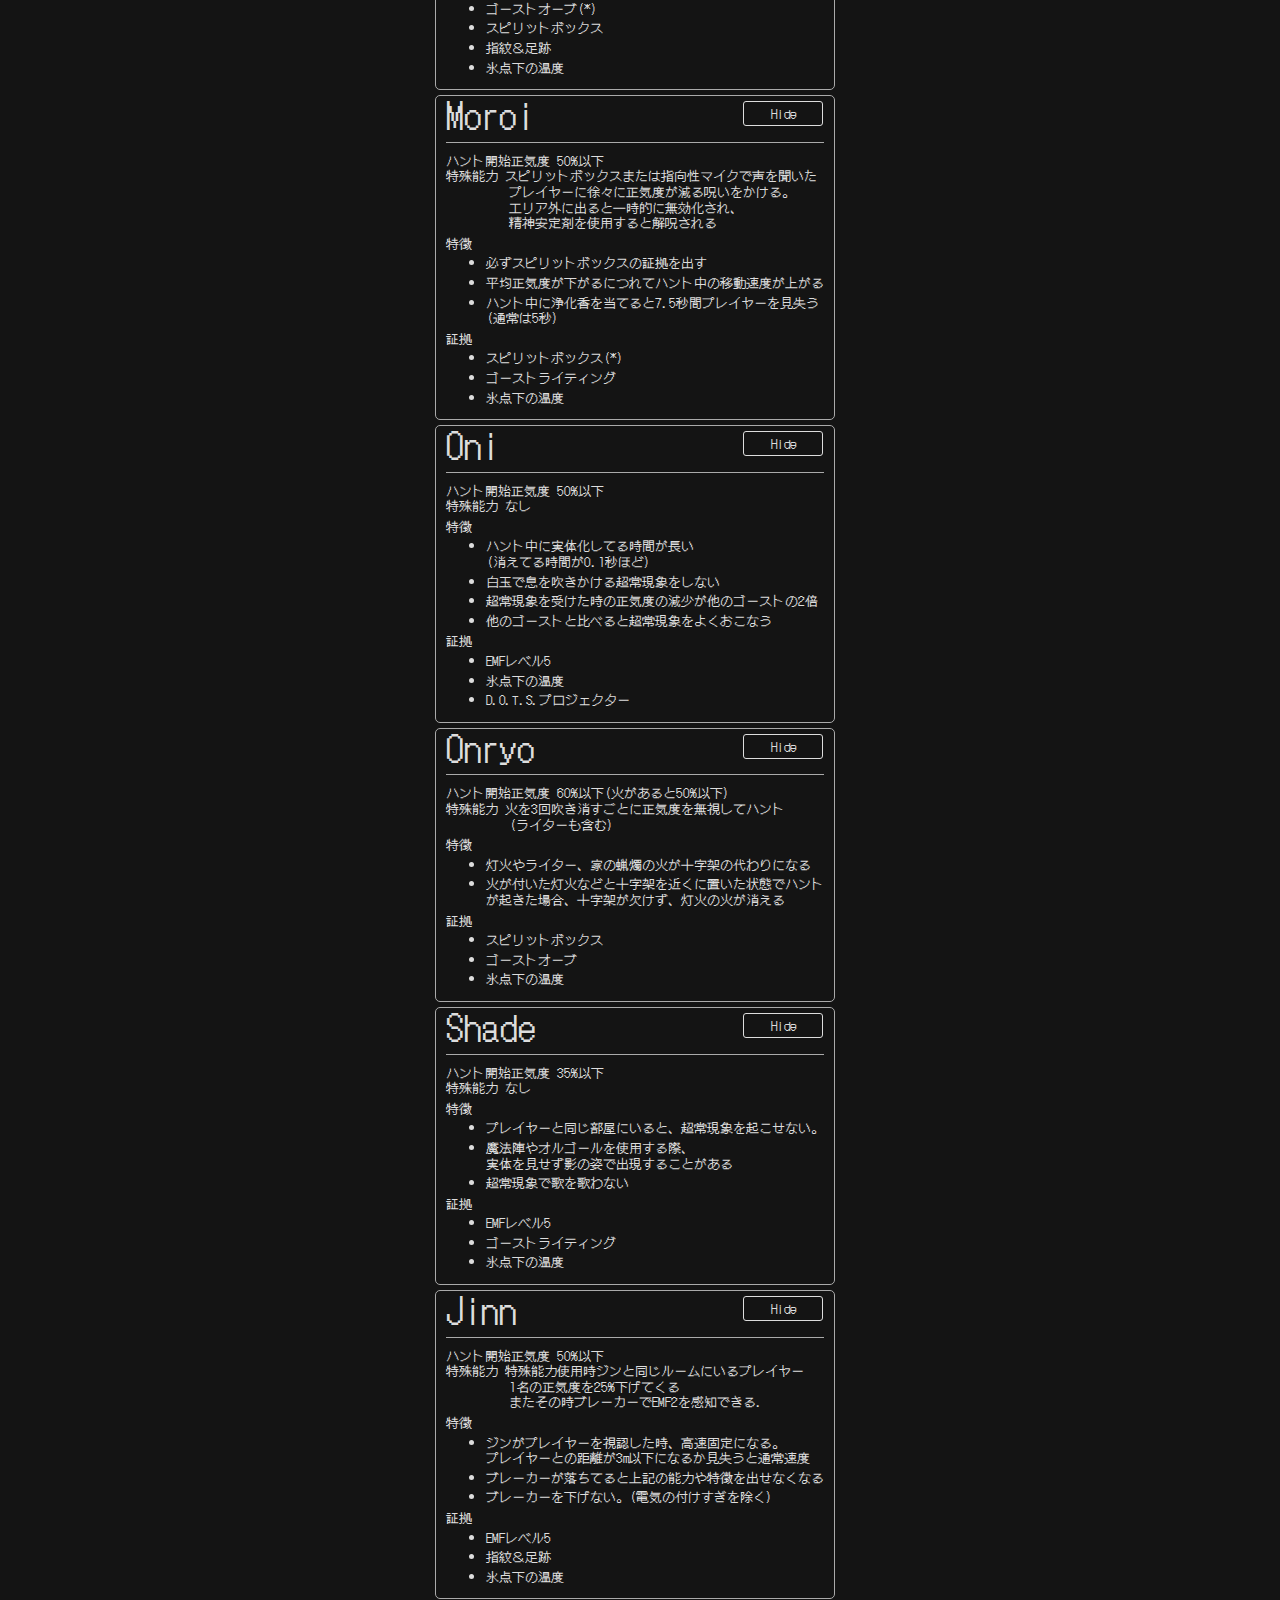
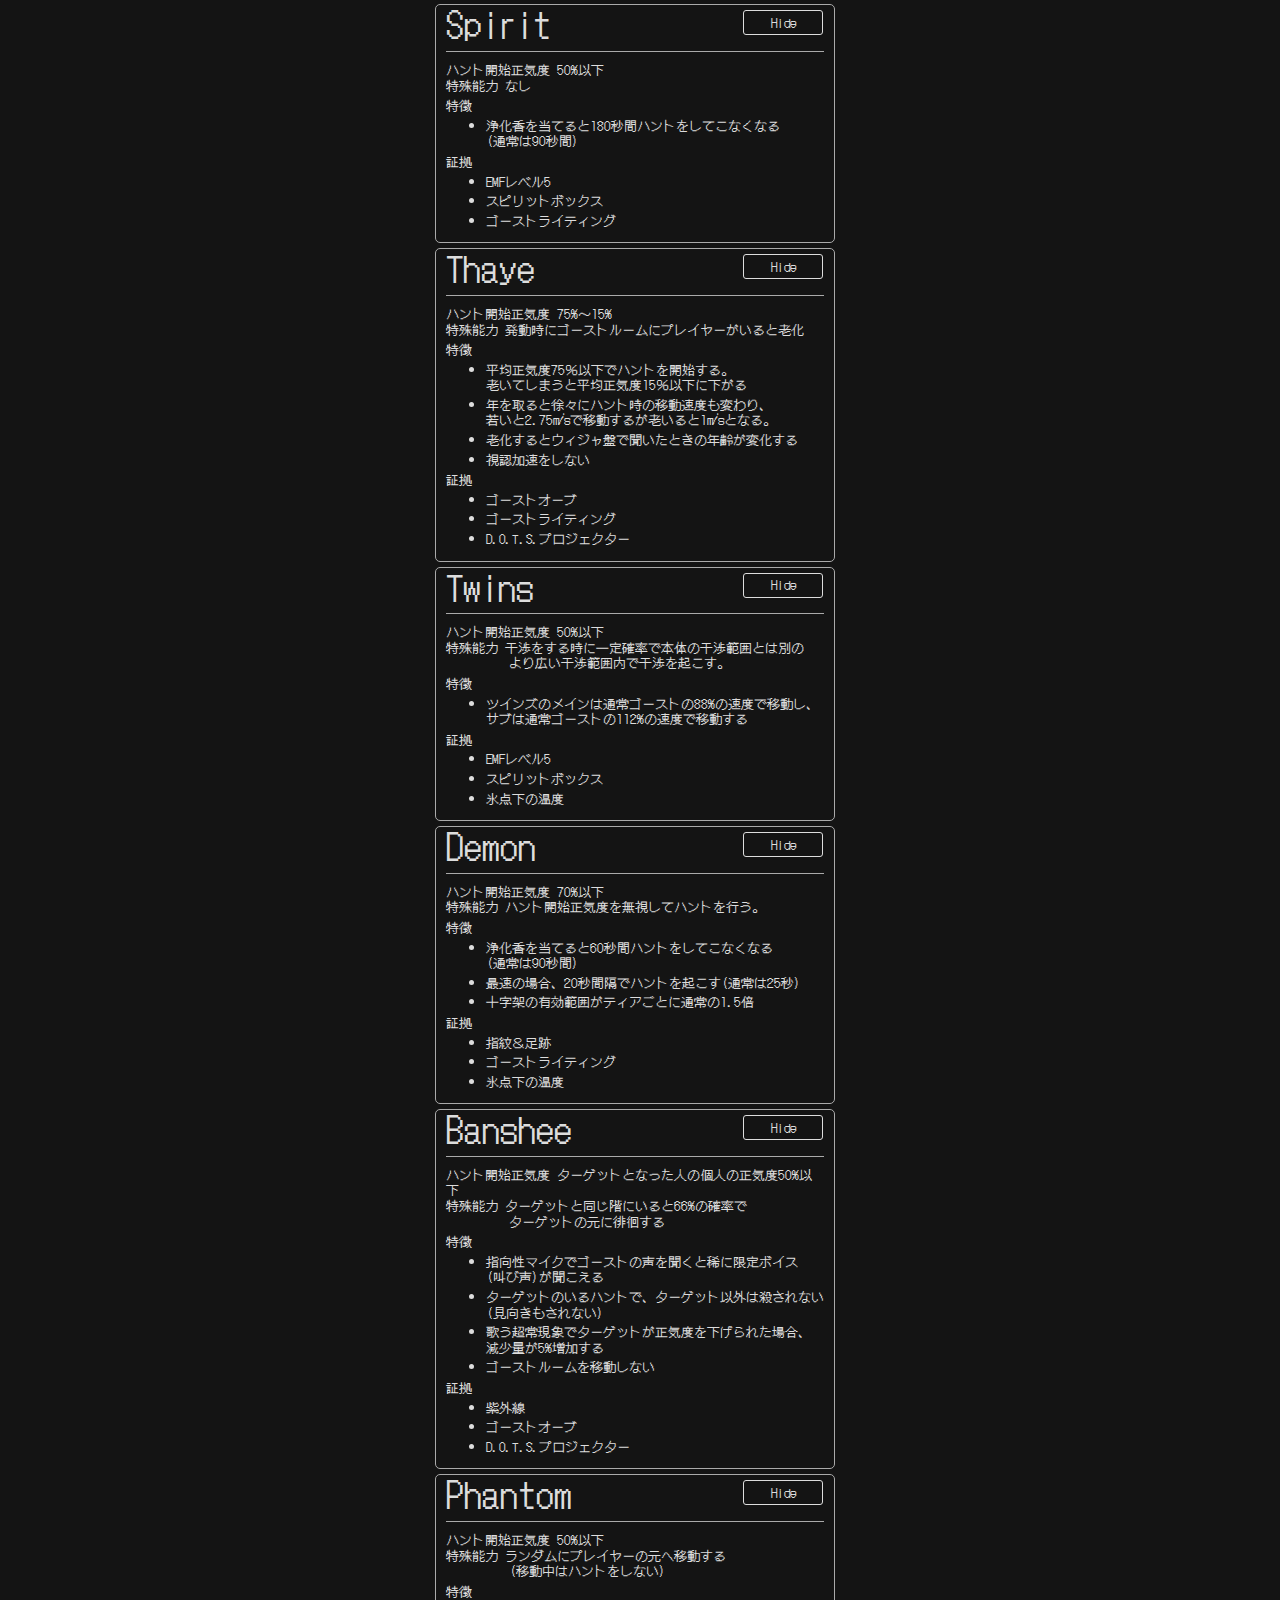
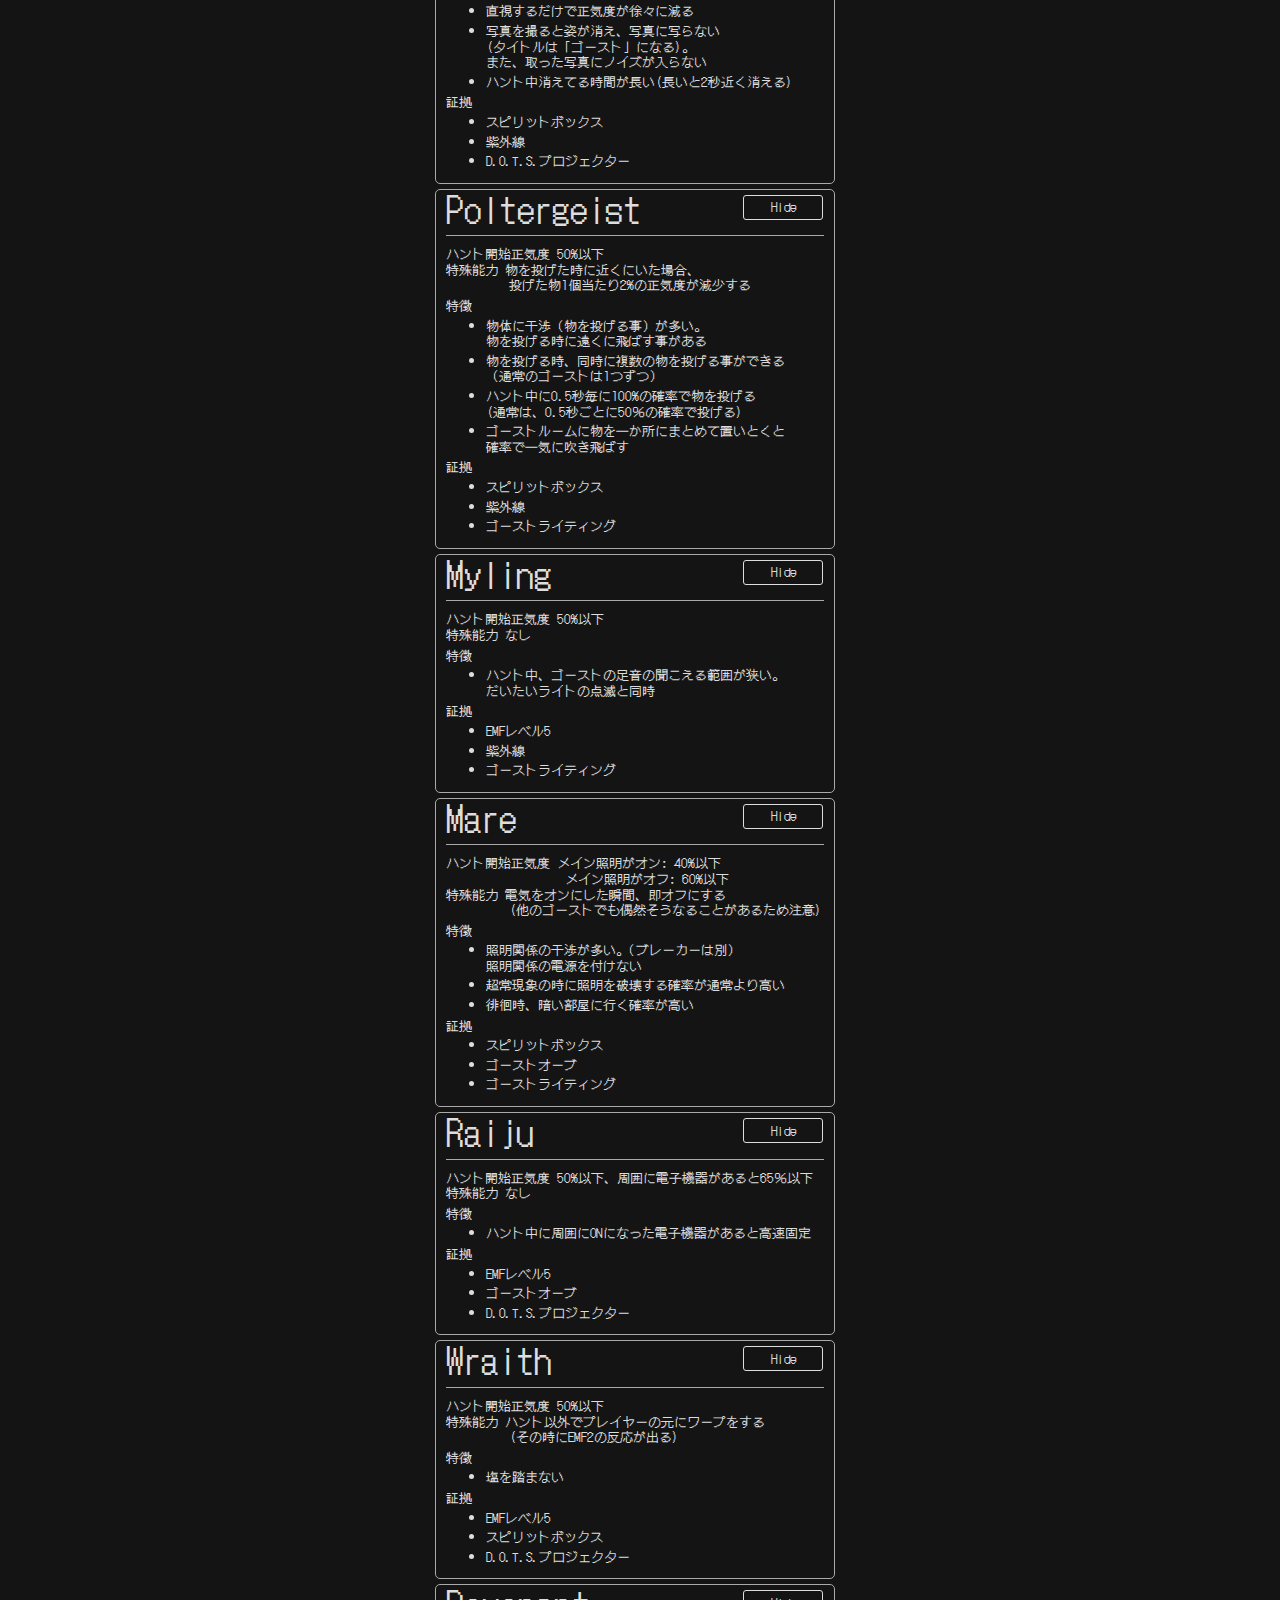
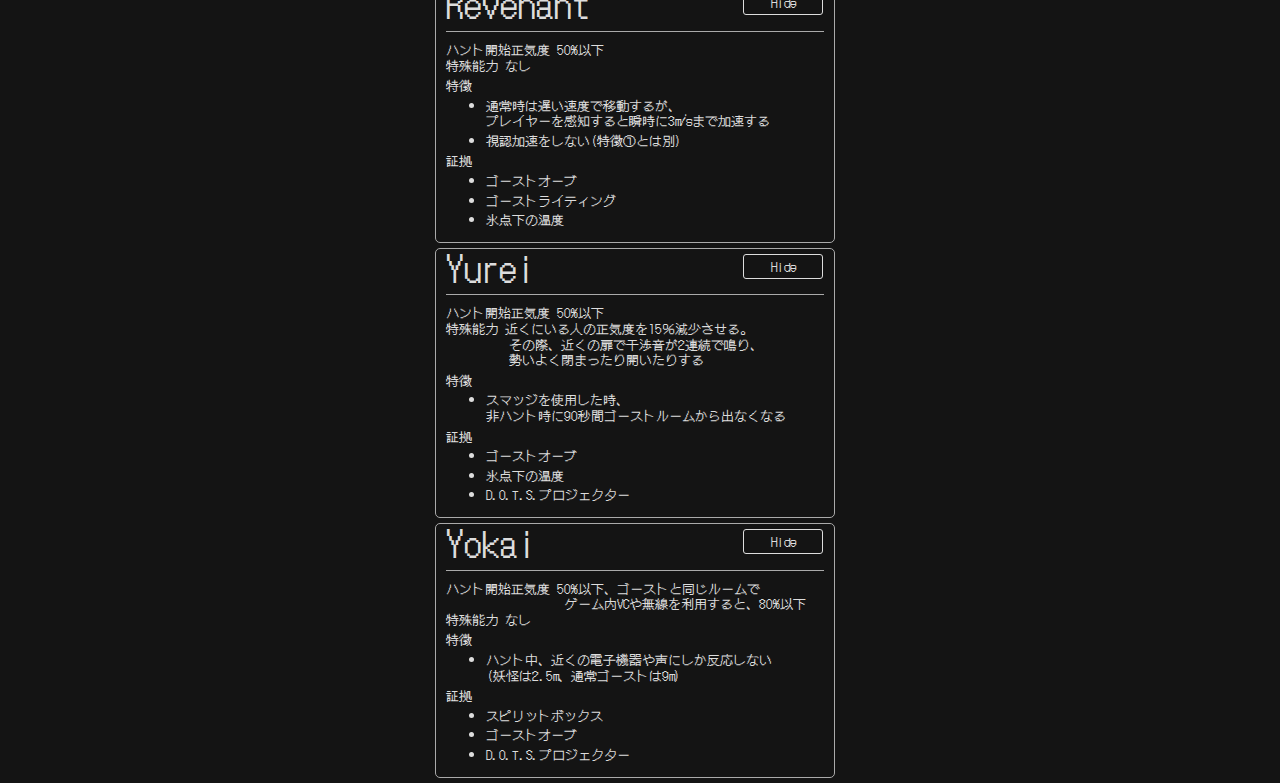
==== commit 84ae8a1a: "commit" ====
--- a/index.html
+++ b/index.html
@@ -53,11 +53,9 @@
                             <li>必ずD.O.T.S.プロジェクターの証拠を出す</li>
                             <li>ゴーストルームを移動しない</li>
                             <li>
-                                ゴーストルームに人がいるとD.O.T.S.プロジェクターの証拠を出さない
-                            </li>
-                            <li>
-                                ビデオカメラ越しでないとD.O.T.S.プロジェクターに映らない
-                            </li>
+                                ゴーストルームに人がいるとD.O.T.S.の証拠を出さない
+                            </li>
+                            <li>ビデオカメラ越しでないとD.O.T.S.が映らない</li>
                         </ul>
                         <p class="gInfoSubTitle">証拠</p>
                         <ul class="gInfoUl">
@@ -77,16 +75,18 @@
                         <p class="gInfoMain">ハント開始正気度 40%以下</p>
                         <p class="gInfoMain">
                             特殊能力
-                            ハント中、プレイヤーの居場所を常に把握している。その為隠れていても必ず見つかる
+                            ハント中、プレイヤーの居場所を常に把握している。<br />
+                            &nbsp;&nbsp;&nbsp;&nbsp;&nbsp;&nbsp;&nbsp;&nbsp;
+                            その為隠れていても必ず見つかる
                         </p>
                         <p class="gInfoSubTitle">特徴</p>
                         <ul class="gInfoUl">
                             <li>必ずスピリットボックスの証拠を出す</li>
                             <li>
-                                プレイヤーから遠い場所では非常に速く移動するがプレイヤーから2.5m以内まで近づくと極端に足が遅くなる
-                            </li>
-                            <li>
-                                スピリットボックス使用時、確率で荒い呼吸音のする特殊ボイスで応答する
+                                プレイヤーから遠い場所では非常に速く移動するが<br />プレイヤーから2.5m以内まで近づくと極端に足が遅くなる
+                            </li>
+                            <li>
+                                スピリットボックス使用時、<br />確率で荒い呼吸音のする特殊ボイスで応答する
                             </li>
                         </ul>
                         <p class="gInfoSubTitle">証拠</p>
@@ -117,11 +117,9 @@
                                 物に触れても紫外線の証拠を残さない場合がある
                             </li>
                             <li>
-                                指紋の証拠を残す際、確率で指の本数が増える(5本指が6本指になる等)
-                            </li>
-                            <li>
-                                ハント中の点滅している間に別のゴーストモデルに変身する
-                            </li>
+                                指紋の証拠を残す際、確率で指の本数が増える<br />(5本指が6本指になる等)
+                            </li>
+                            <li>ハント中の点滅している間に見た目が変わる</li>
                         </ul>
                         <p class="gInfoSubTitle">証拠</p>
                         <ul class="gInfoUl">
@@ -150,7 +148,7 @@
                                 m/s」
                             </li>
                             <li>
-                                ブレーカーが落ちている状態でハントをするとゴーストが白い息をだす
+                                ブレーカーが落ちている状態でハントをすると<br />ゴーストが白い息をだす
                             </li>
                             <li>視認加速をしない</li>
                             <li>ブレーカーを上げない</li>
@@ -181,7 +179,7 @@
                         <p class="gInfoSubTitle">特徴</p>
                         <ul class="gInfoUl">
                             <li>
-                                必ずゴーストルームにゴーストオーブを出すゴーストオーブは特徴の為、証拠0でも出る証拠には含まれない
+                                必ずゴーストルームにゴーストオーブを出す。<br />ゴーストオーブは特徴の為、証拠とは別に出る。
                             </li>
                         </ul>
                         <p class="gInfoSubTitle">証拠</p>
@@ -204,16 +202,22 @@
                         <p class="gInfoMain">ハント開始正気度 50%以下</p>
                         <p class="gInfoMain">
                             特殊能力
-                            スピリットボックスまたは指向性マイクでモーロイの声を聞いたプレイヤーに徐々に正気度が減る呪いをかける。（約１秒に１%下がる）エリア外に出ると一時的に無効化され、精神安定剤を使用すると解呪される
+                            スピリットボックスまたは指向性マイクで声を聞いた<br />
+                            &nbsp;&nbsp;&nbsp;&nbsp;&nbsp;&nbsp;&nbsp;&nbsp;
+                            プレイヤーに徐々に正気度が減る呪いをかける。<br />
+                            &nbsp;&nbsp;&nbsp;&nbsp;&nbsp;&nbsp;&nbsp;&nbsp;
+                            エリア外に出ると一時的に無効化され、<br />
+                            &nbsp;&nbsp;&nbsp;&nbsp;&nbsp;&nbsp;&nbsp;&nbsp;
+                            精神安定剤を使用すると解呪される
                         </p>
                         <p class="gInfoSubTitle">特徴</p>
                         <ul class="gInfoUl">
                             <li>必ずスピリットボックスの証拠を出す</li>
                             <li>
-                                平均正気度が下がるにつれてハント中の移動速度が速くなる
-                            </li>
-                            <li>
-                                ハント中に浄化香を当てると7.5秒間プレイヤーを見失う(通常は5秒)
+                                平均正気度が下がるにつれてハント中の移動速度が上がる
+                            </li>
+                            <li>
+                                ハント中に浄化香を当てると7.5秒間プレイヤーを見失う<br />(通常は5秒)
                             </li>
                         </ul>
                         <p class="gInfoSubTitle">証拠</p>
@@ -241,7 +245,7 @@
                             </li>
                             <li>白玉で息を吹きかける超常現象をしない</li>
                             <li>
-                                超常現象を受けた時の正気度の減少度が<br />他のゴーストの2倍
+                                超常現象を受けた時の正気度の減少が他のゴーストの2倍
                             </li>
                             <li>
                                 他のゴーストと比べると超常現象をよくおこなう
@@ -268,12 +272,14 @@
                         </p>
                         <p class="gInfoMain">
                             特殊能力
-                            火を3回吹き消すごとに正気度を無視してハントを起こす(ライターも含む)
-                        </p>
-                        <p class="gInfoSubTitle">特徴</p>
-                        <ul class="gInfoUl">
-                            <li>
-                                灯火やライター、家のろうそくの火が付いてると十字架の代わりになる
+                            火を3回吹き消すごとに正気度を無視してハント<br />
+                            &nbsp;&nbsp;&nbsp;&nbsp;&nbsp;&nbsp;&nbsp;&nbsp;
+                            (ライターも含む)
+                        </p>
+                        <p class="gInfoSubTitle">特徴</p>
+                        <ul class="gInfoUl">
+                            <li>
+                                灯火やライター、家の蝋燭の火が十字架の代わりになる
                             </li>
                             <li>
                                 火が付いた灯火などと十字架を近くに置いた状態でハントが起きた場合、十字架が欠けず、灯火の火が消える
@@ -300,12 +306,12 @@
                         <p class="gInfoSubTitle">特徴</p>
                         <ul class="gInfoUl">
                             <li>
-                                プレイヤーと同じ部屋にいると、干渉・超常現象・ハントを起こさなくなる
-                            </li>
-                            <li>
-                                魔法陣やオルゴールを使用する際、実体を見せず影の姿で出現することがある
-                            </li>
-                            <li>超常現象で、歌を歌わない</li>
+                                プレイヤーと同じ部屋にいると、超常現象を起こせない。
+                            </li>
+                            <li>
+                                魔法陣やオルゴールを使用する際、<br />実体を見せず影の姿で出現することがある
+                            </li>
+                            <li>超常現象で歌を歌わない</li>
                         </ul>
                         <p class="gInfoSubTitle">証拠</p>
                         <ul class="gInfoUl">
@@ -326,12 +332,16 @@
                         <p class="gInfoMain">ハント開始正気度 50%以下</p>
                         <p class="gInfoMain">
                             特殊能力
-                            特殊能力使用時ジンと同じルームにいるプレイヤー１名の正気度を25％下げてくる。またその時ブレーカーでEMF2を感知できる
-                        </p>
-                        <p class="gInfoSubTitle">特徴</p>
-                        <ul class="gInfoUl">
-                            <li>
-                                ジンがプレイヤーを視認した時、プレイヤーに近づくまで高速固定。プレイヤーとの距離が3m以下になるか見失うと通常速度に戻る
+                            特殊能力使用時ジンと同じルームにいるプレイヤー<br />
+                            &nbsp;&nbsp;&nbsp;&nbsp;&nbsp;&nbsp;&nbsp;&nbsp;
+                            1名の正気度を25%下げてくる<br />
+                            &nbsp;&nbsp;&nbsp;&nbsp;&nbsp;&nbsp;&nbsp;&nbsp;
+                            またその時ブレーカーでEMF2を感知できる.
+                        </p>
+                        <p class="gInfoSubTitle">特徴</p>
+                        <ul class="gInfoUl">
+                            <li>
+                                ジンがプレイヤーを視認した時、高速固定になる。<br />プレイヤーとの距離が3m以下になるか見失うと通常速度
                             </li>
                             <li>
                                 ブレーカーが落ちてると上記の能力や特徴を出せなくなる
@@ -361,7 +371,7 @@
                         <p class="gInfoSubTitle">特徴</p>
                         <ul class="gInfoUl">
                             <li>
-                                浄化香を当てると180秒間ハントをしてこなくなる(通常は90秒間)
+                                浄化香を当てると180秒間ハントをしてこなくなる<br />(通常は90秒間)
                             </li>
                         </ul>
                         <p class="gInfoSubTitle">証拠</p>
@@ -383,15 +393,15 @@
                         <p class="gInfoMain">ハント開始正気度 75%～15%</p>
                         <p class="gInfoMain">
                             特殊能力
-                            能力発動時にゴーストルームにプレイヤーがいると老化する
-                        </p>
-                        <p class="gInfoSubTitle">特徴</p>
-                        <ul class="gInfoUl">
-                            <li>
-                                平均正気度75％以下でハントを開始する。老いてしまうと平均正気度15％以下に下がる
-                            </li>
-                            <li>
-                                年を取ると徐々にハント時の移動速度も変わり、若いと2.75m/sで移動するが老いると1m/sと極端に遅くなる。
+                            発動時にゴーストルームにプレイヤーがいると老化
+                        </p>
+                        <p class="gInfoSubTitle">特徴</p>
+                        <ul class="gInfoUl">
+                            <li>
+                                平均正気度75％以下でハントを開始する。<br />老いてしまうと平均正気度15％以下に下がる
+                            </li>
+                            <li>
+                                年を取ると徐々にハント時の移動速度も変わり、<br />若いと2.75m/sで移動するが老いると1m/sとなる。
                             </li>
                             <li>
                                 老化するとウィジャ盤で聞いたときの年齢が変化する
@@ -417,12 +427,14 @@
                         <p class="gInfoMain">ハント開始正気度 50%以下</p>
                         <p class="gInfoMain">
                             特殊能力
-                            干渉をする時に一定確率で本体の干渉範囲とは別のより広い干渉範囲内で干渉を起こす。
-                        </p>
-                        <p class="gInfoSubTitle">特徴</p>
-                        <ul class="gInfoUl">
-                            <li>
-                                ツインズのメインは通常ゴーストの88%の速度で移動し、サブは通常ゴーストの112%の速度で移動する
+                            干渉をする時に一定確率で本体の干渉範囲とは別の<br />
+                            &nbsp;&nbsp;&nbsp;&nbsp;&nbsp;&nbsp;&nbsp;&nbsp;
+                            より広い干渉範囲内で干渉を起こす。
+                        </p>
+                        <p class="gInfoSubTitle">特徴</p>
+                        <ul class="gInfoUl">
+                            <li>
+                                ツインズのメインは通常ゴーストの88%の速度で移動し、<br />サブは通常ゴーストの112%の速度で移動する
                             </li>
                         </ul>
                         <p class="gInfoSubTitle">証拠</p>
@@ -448,10 +460,10 @@
                         <p class="gInfoSubTitle">特徴</p>
                         <ul class="gInfoUl">
                             <li>
-                                浄化香を当てると60秒間ハントをしてこなくなる(通常は90秒間)
-                            </li>
-                            <li>
-                                最速の場合、20秒間隔でハントが来る時がある(通常は25秒)
+                                浄化香を当てると60秒間ハントをしてこなくなる<br />(通常は90秒間)
+                            </li>
+                            <li>
+                                最速の場合、20秒間隔でハントを起こす(通常は25秒)
                             </li>
                             <li>十字架の有効範囲がティアごとに通常の1.5倍</li>
                         </ul>
@@ -473,22 +485,23 @@
                         <div class="division"></div>
                         <p class="gInfoMain">
                             ハント開始正気度
-                            ターゲットとなった調査員の個人の正気度50%以下
-                        </p>
-                        <p class="gInfoMain">
-                            特殊能力
-                            ターゲットと同じ階にいると66％の確率でターゲットの元に徘徊する
-                        </p>
-                        <p class="gInfoSubTitle">特徴</p>
-                        <ul class="gInfoUl">
-                            <li>
-                                指向性マイクでゴーストの声を聞くと稀に限定ボイス(叫び声)が聞こえる
-                            </li>
-                            <li>
-                                ターゲットのいるハントで、ターゲット以外は殺されない(見向きもされない)
-                            </li>
-                            <li>
-                                歌う超常現象でターゲットが正気度を下げられた場合、減少量が5%増加する
+                            ターゲットとなった人の個人の正気度50%以下
+                        </p>
+                        <p class="gInfoMain">
+                            特殊能力 ターゲットと同じ階にいると66%の確率で<br />
+                            &nbsp;&nbsp;&nbsp;&nbsp;&nbsp;&nbsp;&nbsp;&nbsp;
+                            ターゲットの元に徘徊する
+                        </p>
+                        <p class="gInfoSubTitle">特徴</p>
+                        <ul class="gInfoUl">
+                            <li>
+                                指向性マイクでゴーストの声を聞くと稀に限定ボイス<br />(叫び声)が聞こえる
+                            </li>
+                            <li>
+                                ターゲットのいるハントで、ターゲット以外は殺されない<br />(見向きもされない)
+                            </li>
+                            <li>
+                                歌う超常現象でターゲットが正気度を下げられた場合、<br />減少量が5%増加する
                             </li>
                             <li>ゴーストルームを移動しない</li>
                         </ul>
@@ -510,14 +523,15 @@
                         <div class="division"></div>
                         <p class="gInfoMain">ハント開始正気度 50%以下</p>
                         <p class="gInfoMain">
-                            特殊能力
-                            ランダムにプレイヤーの元へ移動する(移動中はハントをしない)
+                            特殊能力 ランダムにプレイヤーの元へ移動する<br />
+                            &nbsp;&nbsp;&nbsp;&nbsp;&nbsp;&nbsp;&nbsp;&nbsp;
+                            (移動中はハントをしない)
                         </p>
                         <p class="gInfoSubTitle">特徴</p>
                         <ul class="gInfoUl">
                             <li>直視するだけで正気度が徐々に減る</li>
                             <li>
-                                写真を撮ると姿が消え、写真に写らない(タイトルは「ゴースト」になる)。また、取った写真にノイズが入らない
+                                写真を撮ると姿が消え、写真に写らない<br />(タイトルは「ゴースト」になる)。<br />また、取った写真にノイズが入らない
                             </li>
                             <li>
                                 ハント中消えてる時間が長い(長いと2秒近く消える)
@@ -541,22 +555,25 @@
                         <div class="division"></div>
                         <p class="gInfoMain">ハント開始正気度 50%以下</p>
                         <p class="gInfoMain">
-                            特殊能力
-                            物を投げた時に近くにいた場合、投げた物1個当たり2%の正気度が減少する
-                        </p>
-                        <p class="gInfoSubTitle">特徴</p>
-                        <ul class="gInfoUl">
-                            <li>
-                                物体に干渉（物を投げる事）が多い物を投げる時に遠くに飛ばす事がある
-                            </li>
-                            <li>
-                                物を投げる時、同時に複数の物を投げる事ができる（通常のゴーストは1つずつ）
-                            </li>
-                            <li>
-                                ハント中に0.5秒毎に100%の確率で物を投げる(通常は、0.5秒ごとに50％の確率で投げる)
-                            </li>
-                            <li>
-                                ゴーストルームに物を一か所にまとめて置いとくと確率で一気に吹き飛ばす
+                            特殊能力 物を投げた時に近くにいた場合、<br />
+                            &nbsp;&nbsp;&nbsp;&nbsp;&nbsp;&nbsp;&nbsp;&nbsp;
+                            投げた物1個当たり2%の正気度が減少する
+                        </p>
+                        <p class="gInfoSubTitle">特徴</p>
+                        <ul class="gInfoUl">
+                            <li>
+                                物体に干渉（物を投げる事）が多い。<br />
+
+                                物を投げる時に遠くに飛ばす事がある
+                            </li>
+                            <li>
+                                物を投げる時、同時に複数の物を投げる事ができる<br />（通常のゴーストは1つずつ）
+                            </li>
+                            <li>
+                                ハント中に0.5秒毎に100%の確率で物を投げる<br />(通常は、0.5秒ごとに50％の確率で投げる)
+                            </li>
+                            <li>
+                                ゴーストルームに物を一か所にまとめて置いとくと<br />確率で一気に吹き飛ばす
                             </li>
                         </ul>
                         <p class="gInfoSubTitle">証拠</p>
@@ -580,7 +597,7 @@
                         <p class="gInfoSubTitle">特徴</p>
                         <ul class="gInfoUl">
                             <li>
-                                ハント中、ゴーストの足音の聞こえる範囲が狭い。だいたいライトの点滅と同時(通常20mなのに対してマイリングは12m)
+                                ハント中、ゴーストの足音の聞こえる範囲が狭い。<br />だいたいライトの点滅と同時
                             </li>
                         </ul>
                         <p class="gInfoSubTitle">証拠</p>
@@ -600,17 +617,19 @@
 
                         <div class="division"></div>
                         <p class="gInfoMain">
-                            ハント開始正気度 メイン照明がオン:
-                            40%以下、メイン照明がオフ: 60％以下
-                        </p>
-                        <p class="gInfoMain">
-                            特殊能力
-                            電気をオンにした瞬間、即オフにする(他のゴーストでも偶然そうなることがあるため注意)
-                        </p>
-                        <p class="gInfoSubTitle">特徴</p>
-                        <ul class="gInfoUl">
-                            <li>
-                                照明関係の干渉が多い。（ブレーカーは別）照明関係の電源を付けない
+                            ハント開始正気度 メイン照明がオン: 40%以下<br />
+                            &nbsp;&nbsp;&nbsp;&nbsp;&nbsp;&nbsp;&nbsp;&nbsp;&nbsp;&nbsp;&nbsp;&nbsp;&nbsp;&nbsp;&nbsp;&nbsp;
+                            メイン照明がオフ: 60%以下
+                        </p>
+                        <p class="gInfoMain">
+                            特殊能力 電気をオンにした瞬間、即オフにする<br />
+                            &nbsp;&nbsp;&nbsp;&nbsp;&nbsp;&nbsp;&nbsp;&nbsp;
+                            (他のゴーストでも偶然そうなることがあるため注意)
+                        </p>
+                        <p class="gInfoSubTitle">特徴</p>
+                        <ul class="gInfoUl">
+                            <li>
+                                照明関係の干渉が多い。（ブレーカーは別）<br />照明関係の電源を付けない
                             </li>
                             <li>
                                 超常現象の時に照明を破壊する確率が通常より高い
@@ -641,7 +660,7 @@
                         <p class="gInfoSubTitle">特徴</p>
                         <ul class="gInfoUl">
                             <li>
-                                ハント中に周囲にONになった電子機器が1つでもあると高速固定
+                                ハント中に周囲にONになった電子機器があると高速固定
                             </li>
                         </ul>
                         <p class="gInfoSubTitle">証拠</p>
@@ -662,8 +681,9 @@
                         <div class="division"></div>
                         <p class="gInfoMain">ハント開始正気度 50%以下</p>
                         <p class="gInfoMain">
-                            特殊能力
-                            ハント以外でプレイヤーの元にワープをする(その時にEMF2の反応が出る)
+                            特殊能力 ハント以外でプレイヤーの元にワープをする<br />
+                            &nbsp;&nbsp;&nbsp;&nbsp;&nbsp;&nbsp;&nbsp;&nbsp;
+                            (その時にEMF2の反応が出る)
                         </p>
                         <p class="gInfoSubTitle">特徴</p>
                         <ul class="gInfoUl">
@@ -690,7 +710,7 @@
                         <p class="gInfoSubTitle">特徴</p>
                         <ul class="gInfoUl">
                             <li>
-                                通常時は遅い速度で移動するが、プレイヤーを感知すると瞬時に3m/sまで加速する
+                                通常時は遅い速度で移動するが、<br />プレイヤーを感知すると瞬時に3m/sまで加速する
                             </li>
                             <li>視認加速をしない(特徴①とは別)</li>
                         </ul>
@@ -712,13 +732,16 @@
                         <div class="division"></div>
                         <p class="gInfoMain">ハント開始正気度 50%以下</p>
                         <p class="gInfoMain">
-                            特殊能力
-                            近くにいる人の正気度を15％減少させる。その際、近くの扉で干渉音が2連続で鳴り、勢いよく閉まったり開いたりする
-                        </p>
-                        <p class="gInfoSubTitle">特徴</p>
-                        <ul class="gInfoUl">
-                            <li>
-                                スマッジを使用した時、非ハント時に90秒間ゴーストルームに拘束しゴーストルームから出なくなる
+                            特殊能力 近くにいる人の正気度を15％減少させる。<br />
+                            &nbsp;&nbsp;&nbsp;&nbsp;&nbsp;&nbsp;&nbsp;&nbsp;
+                            その際、近くの扉で干渉音が2連続で鳴り、<br />
+                            &nbsp;&nbsp;&nbsp;&nbsp;&nbsp;&nbsp;&nbsp;&nbsp;
+                            勢いよく閉まったり開いたりする
+                        </p>
+                        <p class="gInfoSubTitle">特徴</p>
+                        <ul class="gInfoUl">
+                            <li>
+                                スマッジを使用した時、<br />非ハント時に90秒間ゴーストルームから出なくなる
                             </li>
                         </ul>
                         <p class="gInfoSubTitle">証拠</p>
@@ -738,14 +761,15 @@
 
                         <div class="division"></div>
                         <p class="gInfoMain">
-                            ハント開始正気度
-                            50%以下、ゴーストと同じルームでゲーム内VCや無線を利用すると、80%以下
+                            ハント開始正気度 50%以下、ゴーストと同じルームで<br />
+                            &nbsp;&nbsp;&nbsp;&nbsp;&nbsp;&nbsp;&nbsp;&nbsp;&nbsp;&nbsp;&nbsp;&nbsp;&nbsp;&nbsp;&nbsp;&nbsp;
+                            ゲーム内VCや無線を利用すると、80%以下
                         </p>
                         <p class="gInfoMain">特殊能力 なし</p>
                         <p class="gInfoSubTitle">特徴</p>
                         <ul class="gInfoUl">
                             <li>
-                                ハント中、近くの電子機器や声にしか反応しない(妖怪は2.5m、通常ゴーストは9m)
+                                ハント中、近くの電子機器や声にしか反応しない<br />(妖怪は2.5m、通常ゴーストは9m)
                             </li>
                         </ul>
                         <p class="gInfoSubTitle">証拠</p>
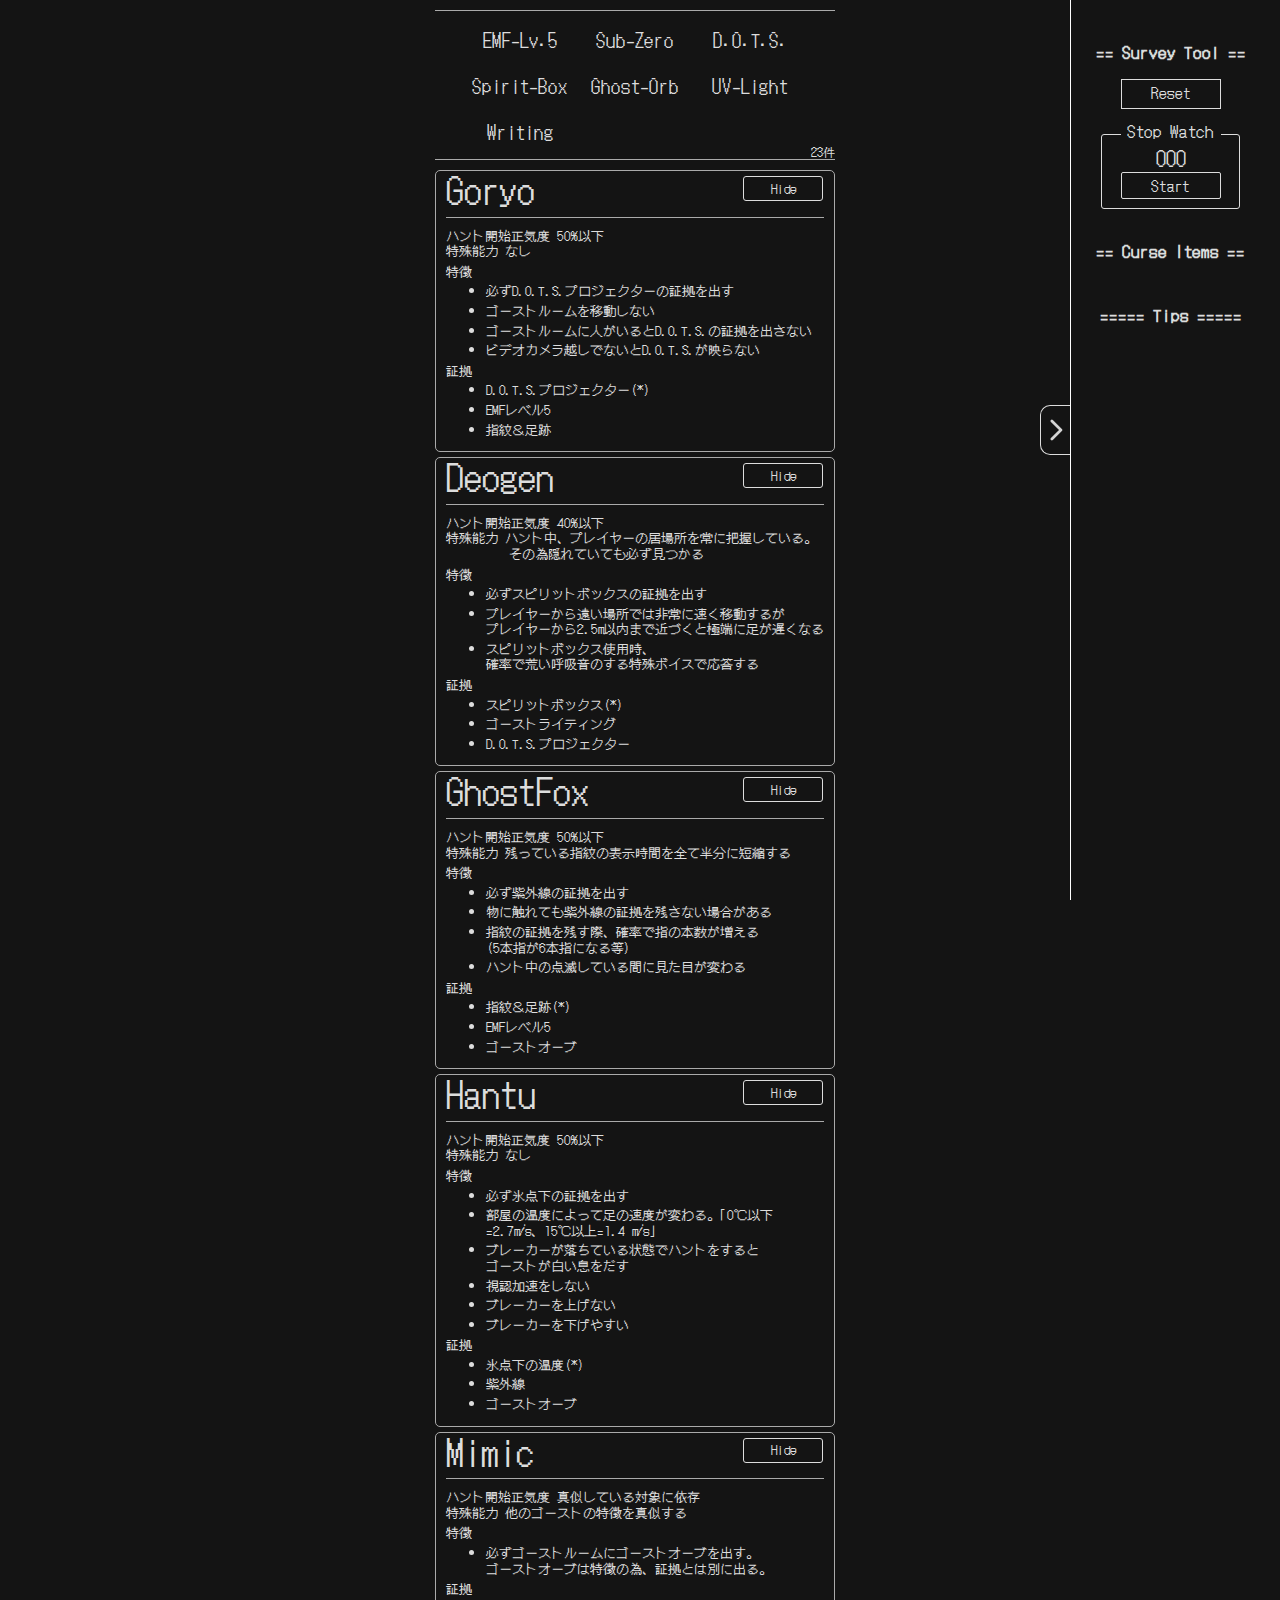
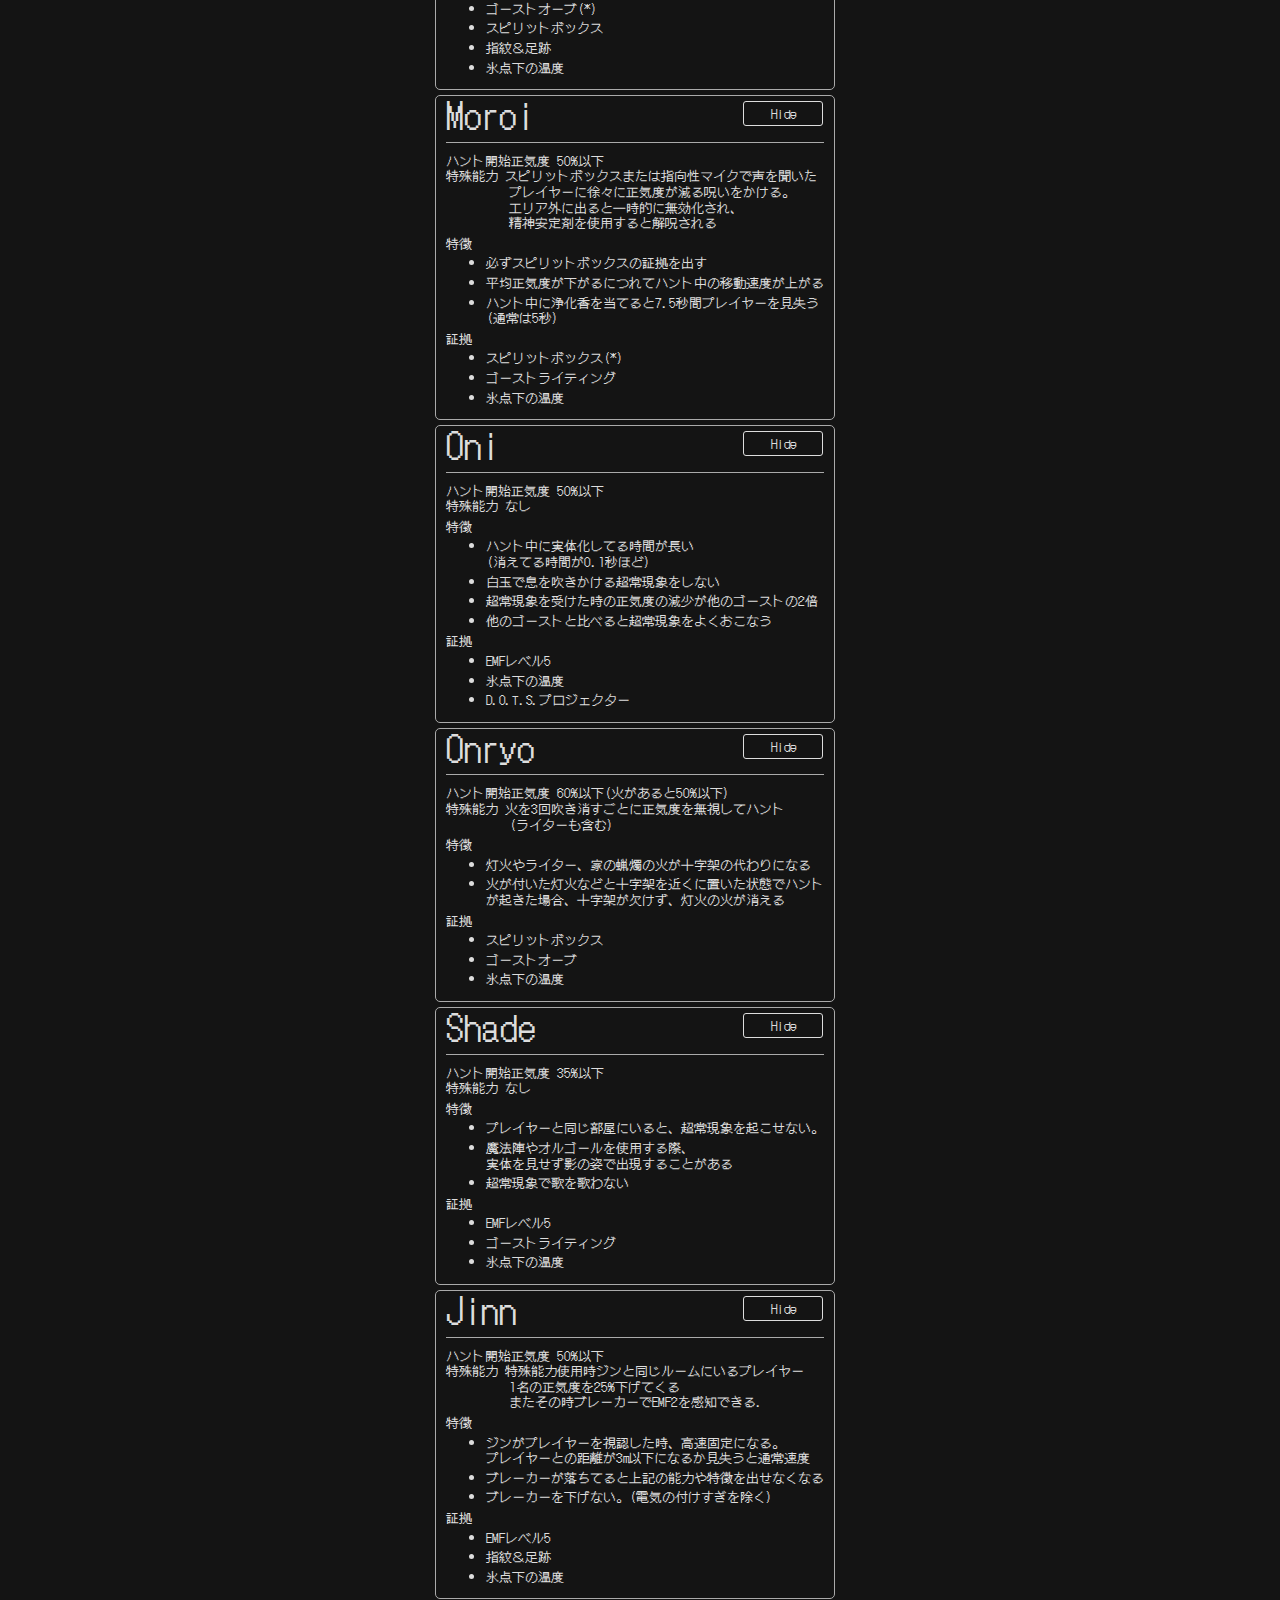
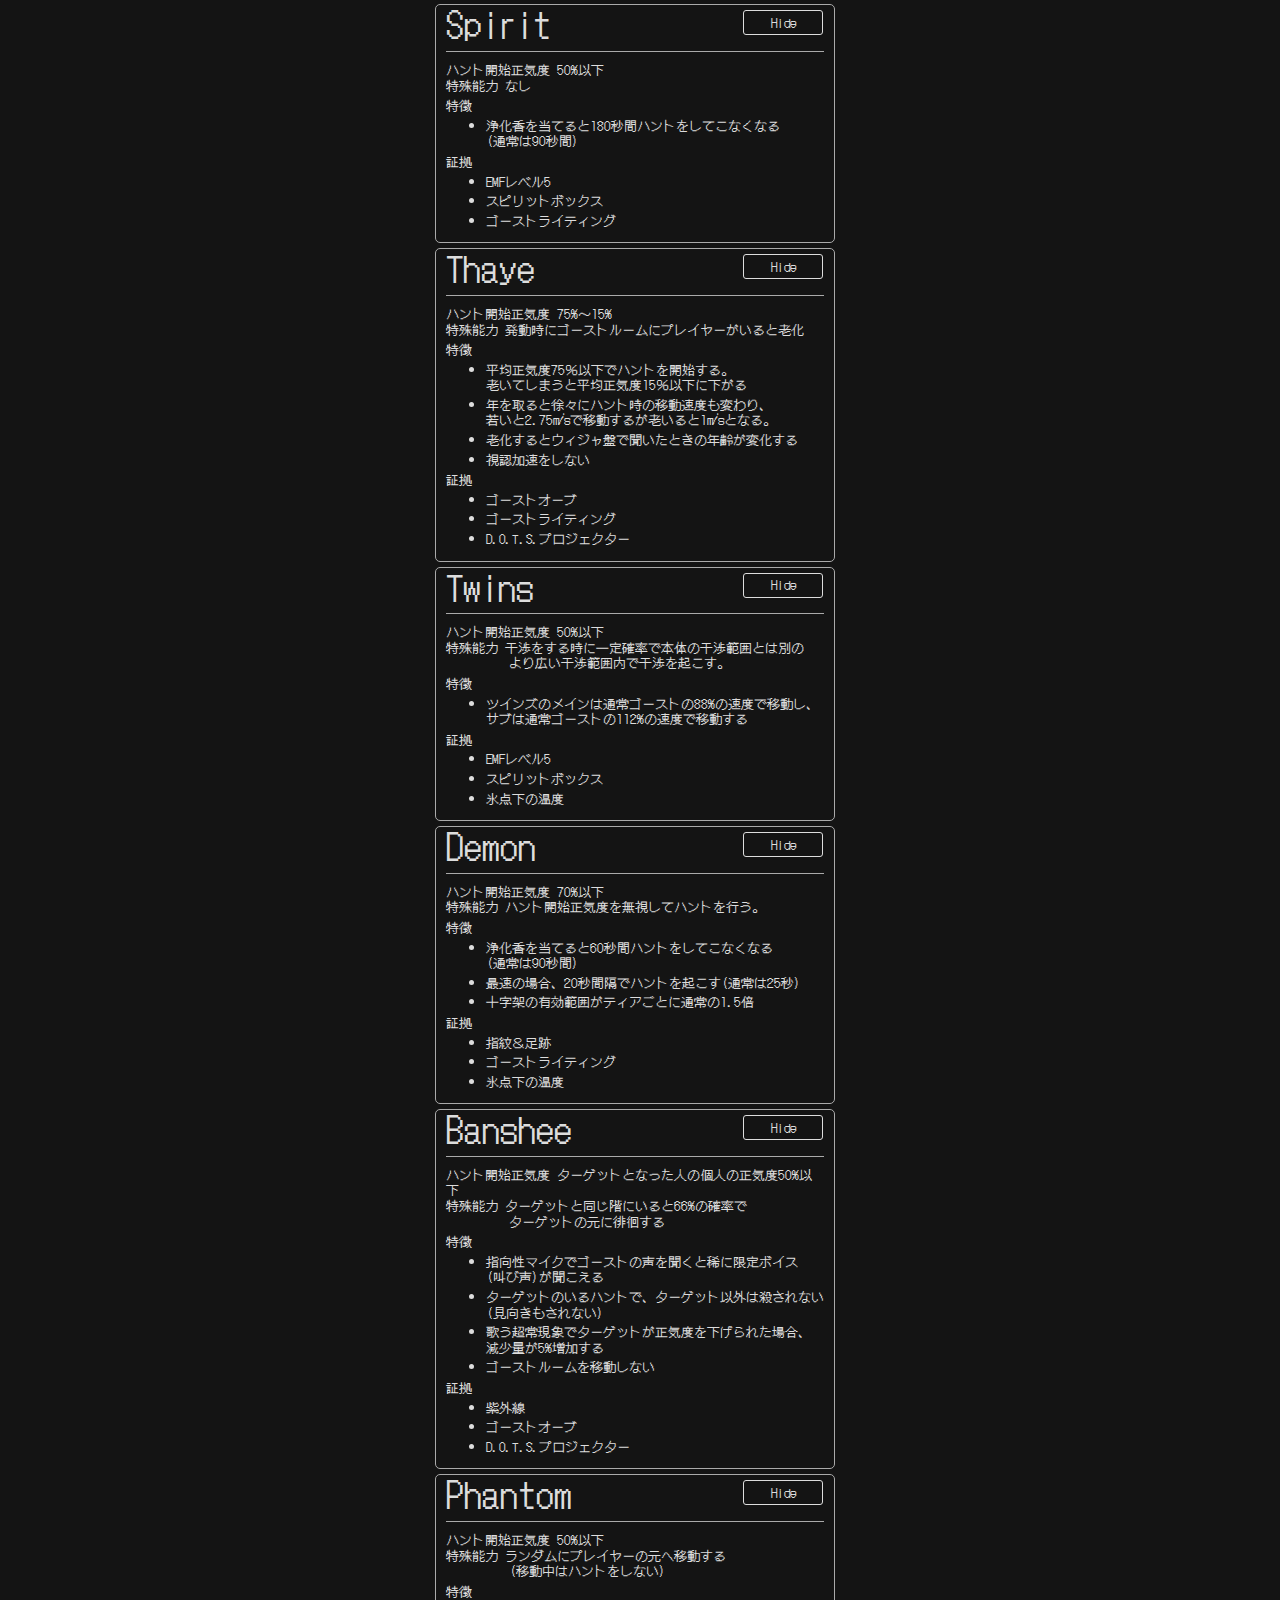
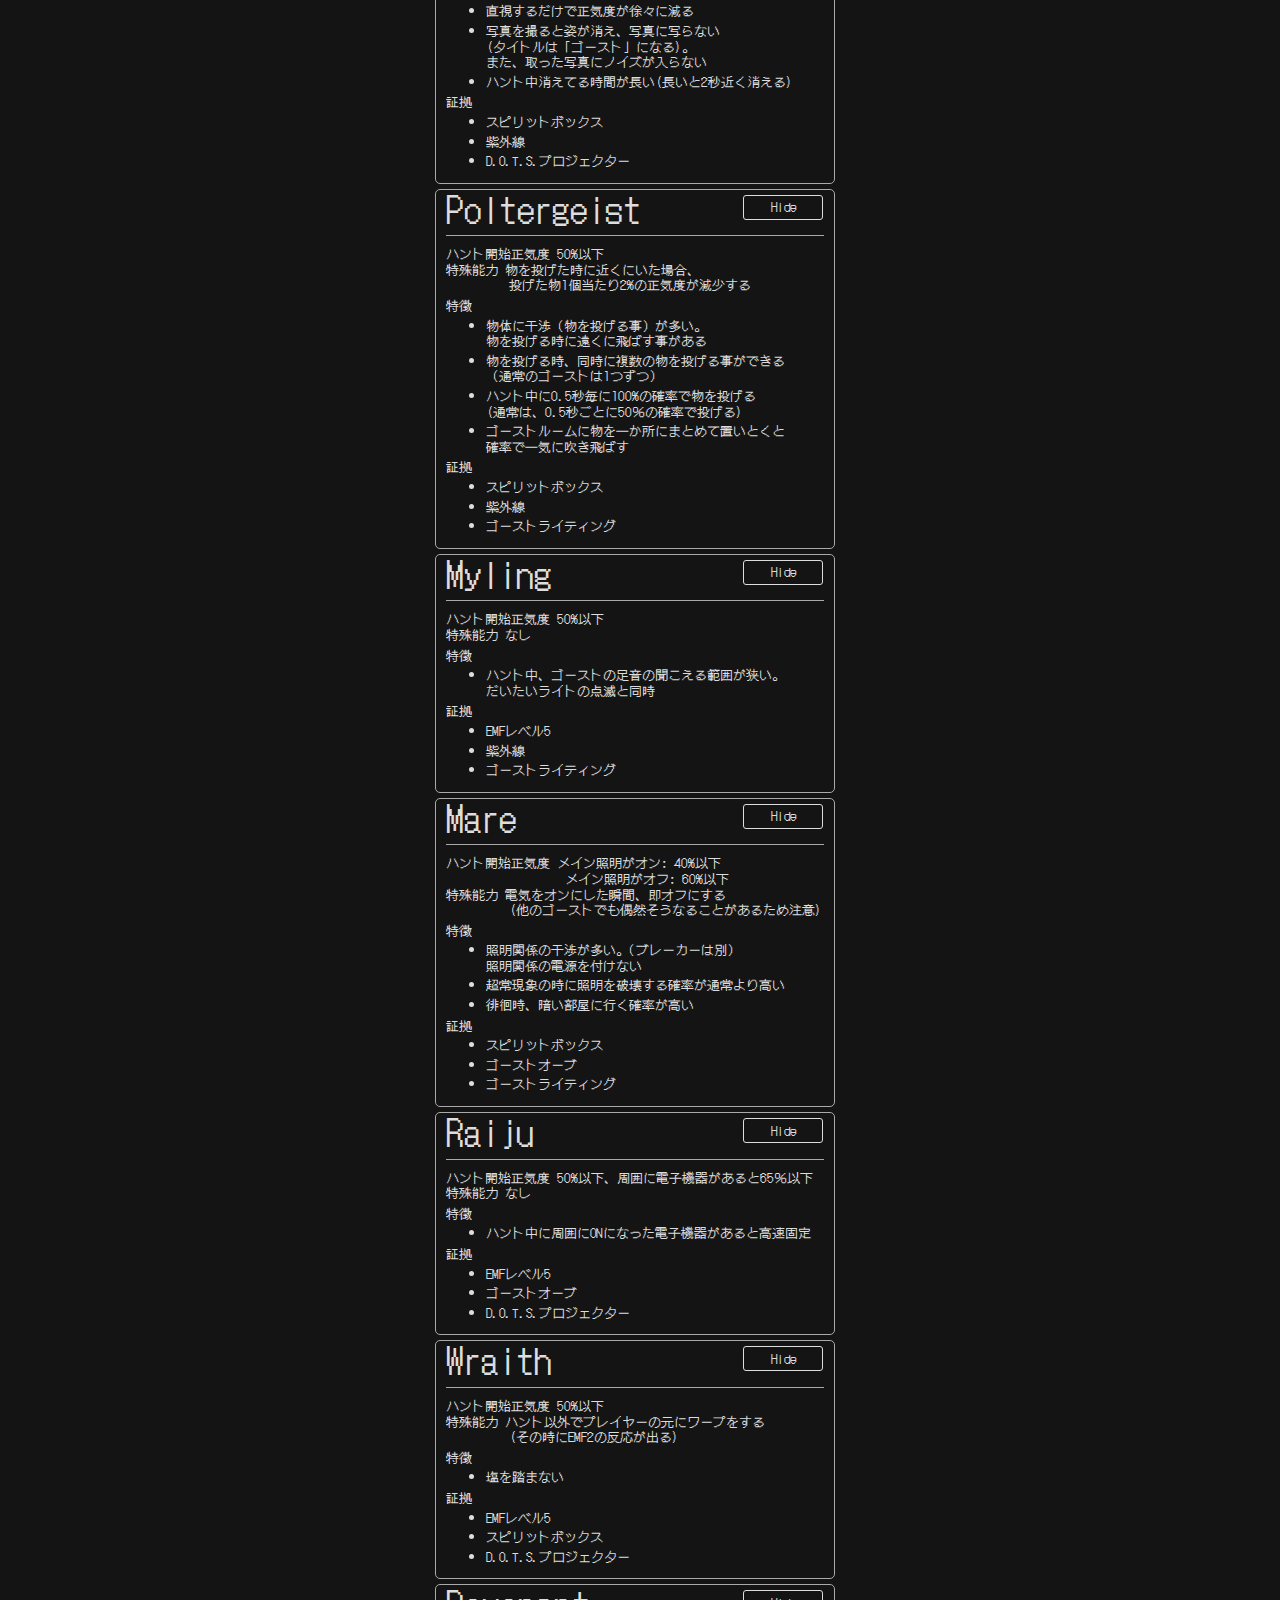
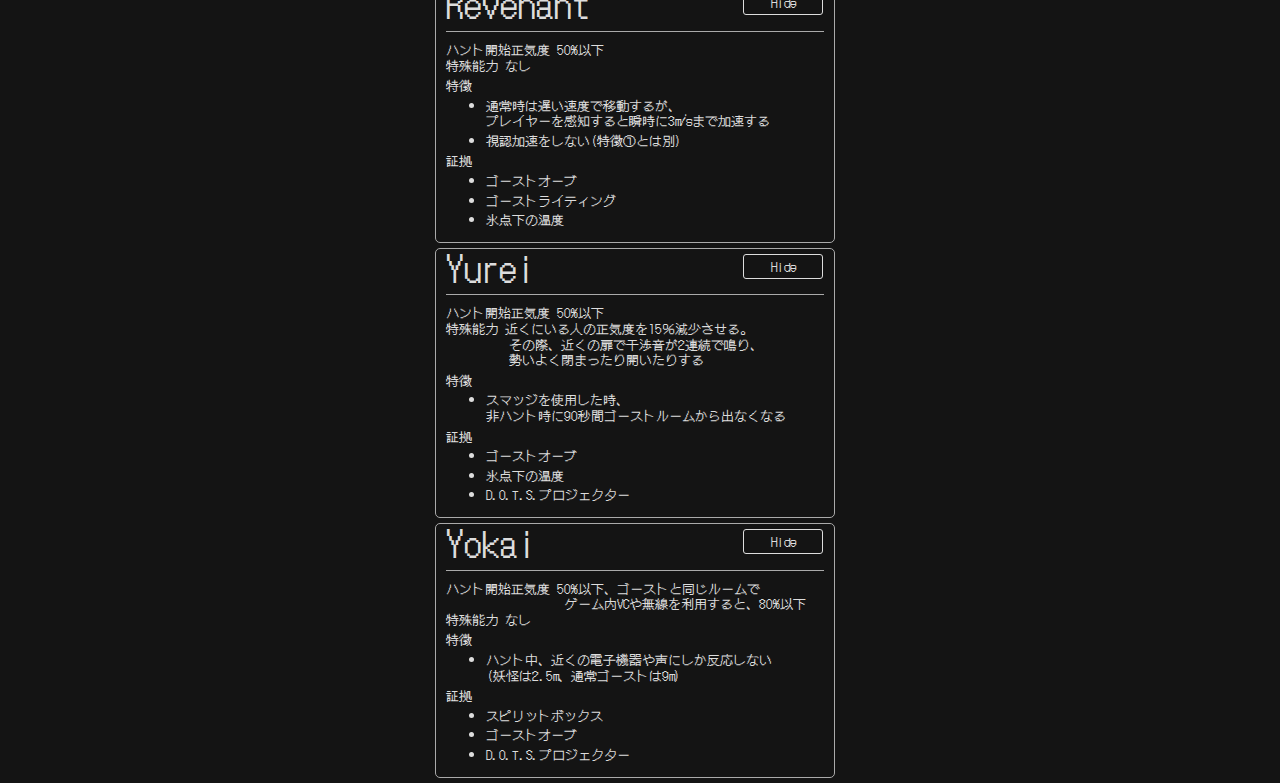
==== commit 9ee17c93: "commit" ====
--- a/index.html
+++ b/index.html
@@ -1,7 +1,7 @@
 <html>
     <!--
 
-
+        干渉、ハントについての知識
 
     -->
     <head>
@@ -18,7 +18,7 @@
         />
         <link rel="stylesheet" href="./css/main.css?version=1.0.0" />
     </head>
-    <body>
+    <body oncontextmenu="return false;">
         <div id="_CONTENT_AREA">
             <div id="_SURVEY_PAGE" class="pages">
                 <div id="_HEADER">
@@ -784,7 +784,7 @@
 
             <div id="_SIDE_MENU_AREA">
                 <!-- //↓のクラスにOnを指定して、初期値=表示 -->
-                <div id="_SIDE_BUTTON" class="">
+                <div id="_SIDE_BUTTON" class="on">
                     <svg
                         xmlns="http://www.w3.org/2000/svg"
                         width="32"
@@ -802,7 +802,10 @@
                     <!-- <p>- MENU -</p> -->
                     <h5 id="_MENU_SURVEY">== Survey Tool ==</h5>
                     <p id="_EVIDENCE_RESET">Reset</p>
-
+                    <div id="outer_circle">
+                        <p>Reset</p>
+                        <div id="inner_circle"></div>
+                    </div>
                     <div id="_TIMER">
                         <div id="_TIMER_BORDER"></div>
                         <div id="_TIMER_AREA">
--- a/css/main.css
+++ b/css/main.css
@@ -229,6 +229,7 @@
 }
 
 #_EVIDENCE_RESET {
+    display: none;
     font-size: 20px;
     border: 1px solid #ddd;
     width: 100px;
@@ -300,3 +301,39 @@
         }
     }
 }
+
+#outer_circle {
+    position: relative;
+    margin-right: auto;
+    margin-left: auto;
+    width: 100px;
+    height: 30px;
+    border-radius: 0%;
+    transition: none;
+    background-color: #141414;
+    font-size: 15px;
+    border: 1px solid #ddd;
+    p {
+        user-select: none;
+        margin: 0;
+        margin-top: 2px;
+    }
+}
+
+#inner_circle {
+    /*   display:none; */
+    text-align: center;
+    background: transparent;
+    width: 0px;
+    height: 30px;
+    border-radius: 0%;
+    position: absolute;
+    top: 0px;
+    left: 0px;
+    overflow: hidden;
+    color: #141414;
+    pointer-events: none;
+    transition: none;
+    backdrop-filter: invert(1);
+    user-select: none;
+}
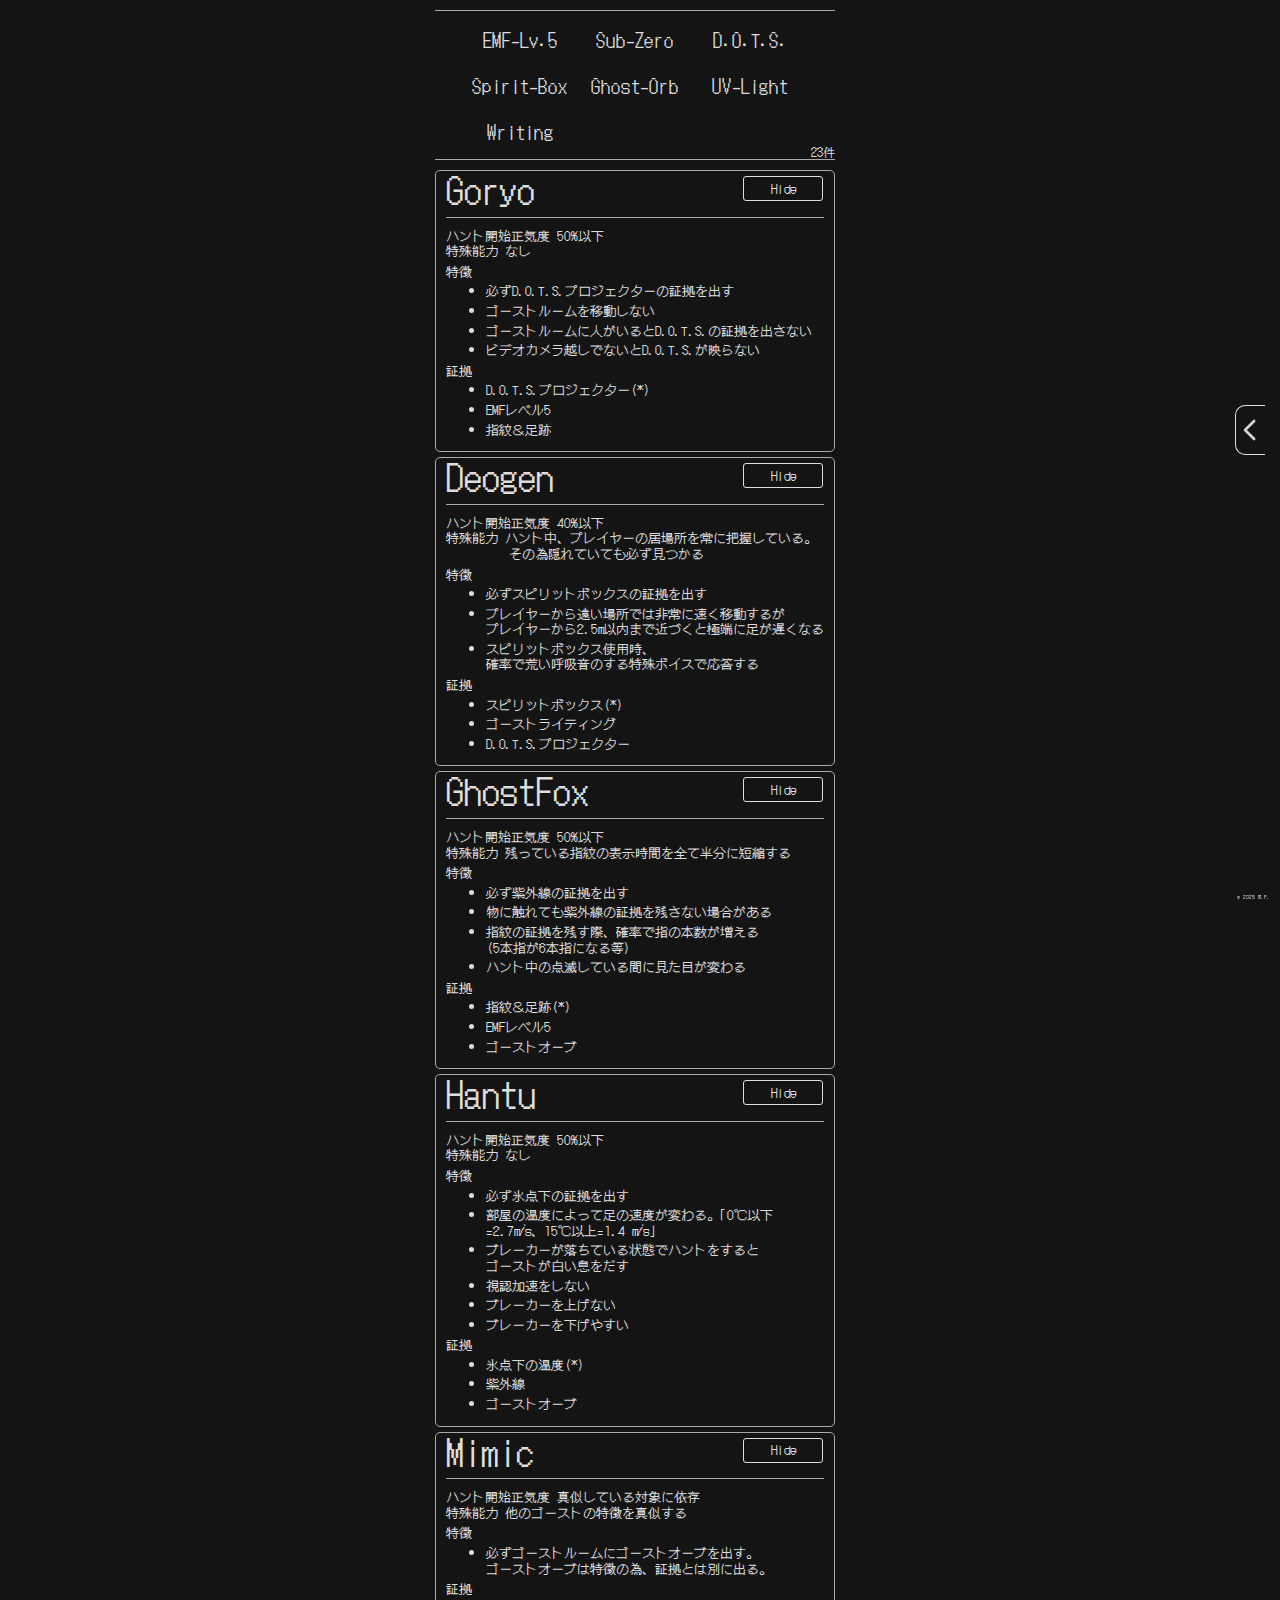
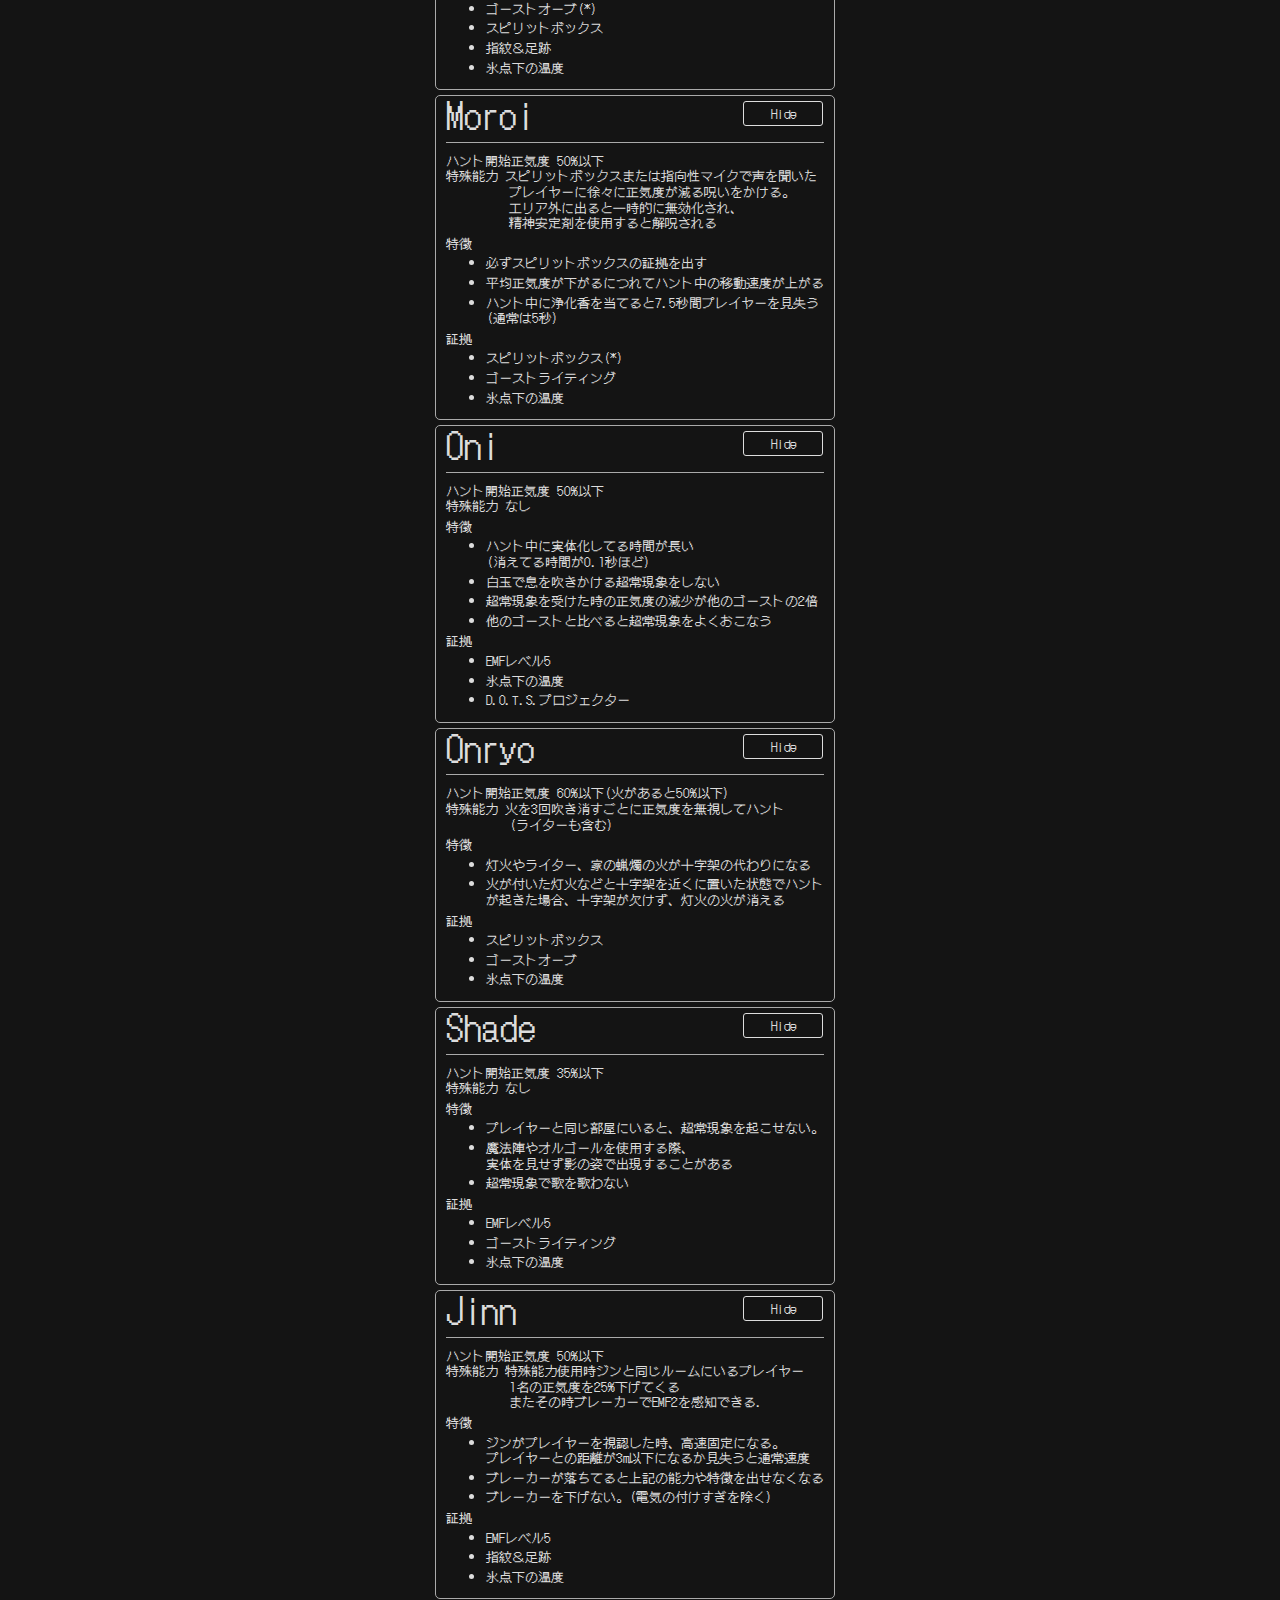
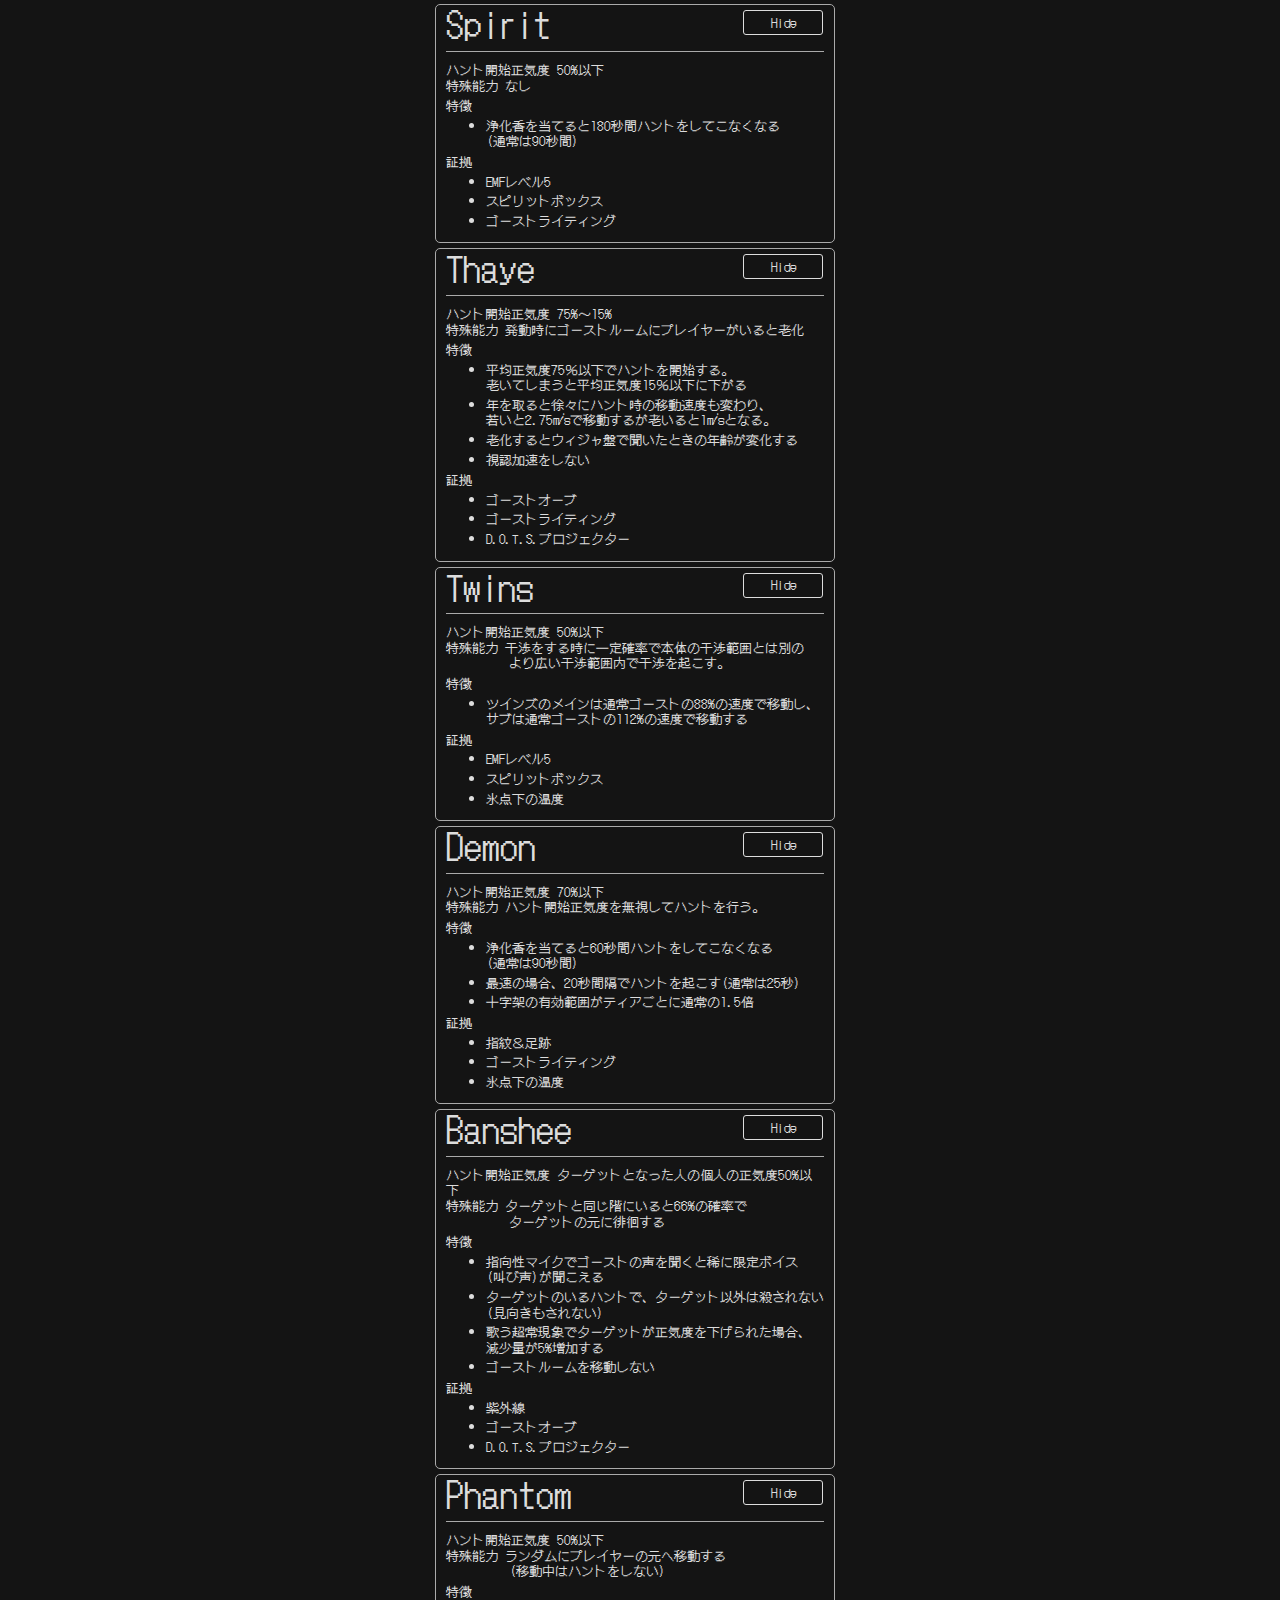
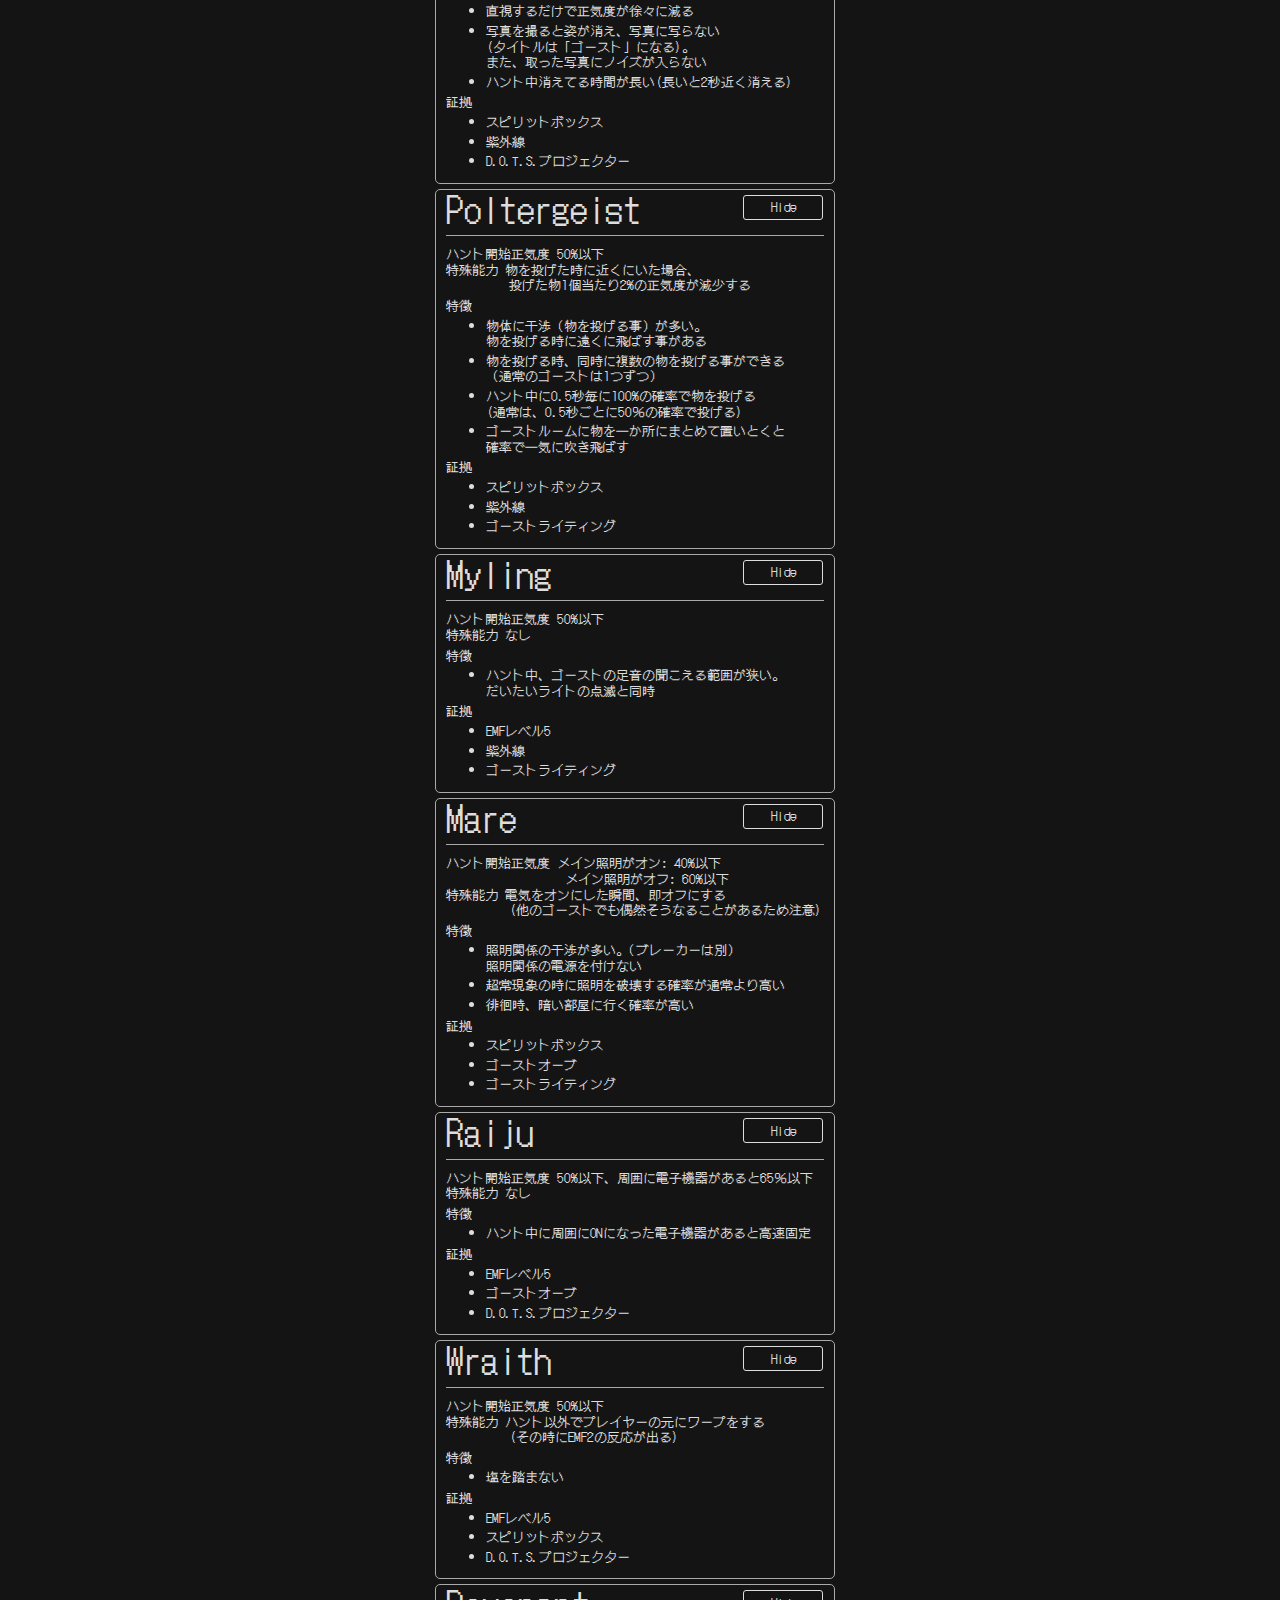
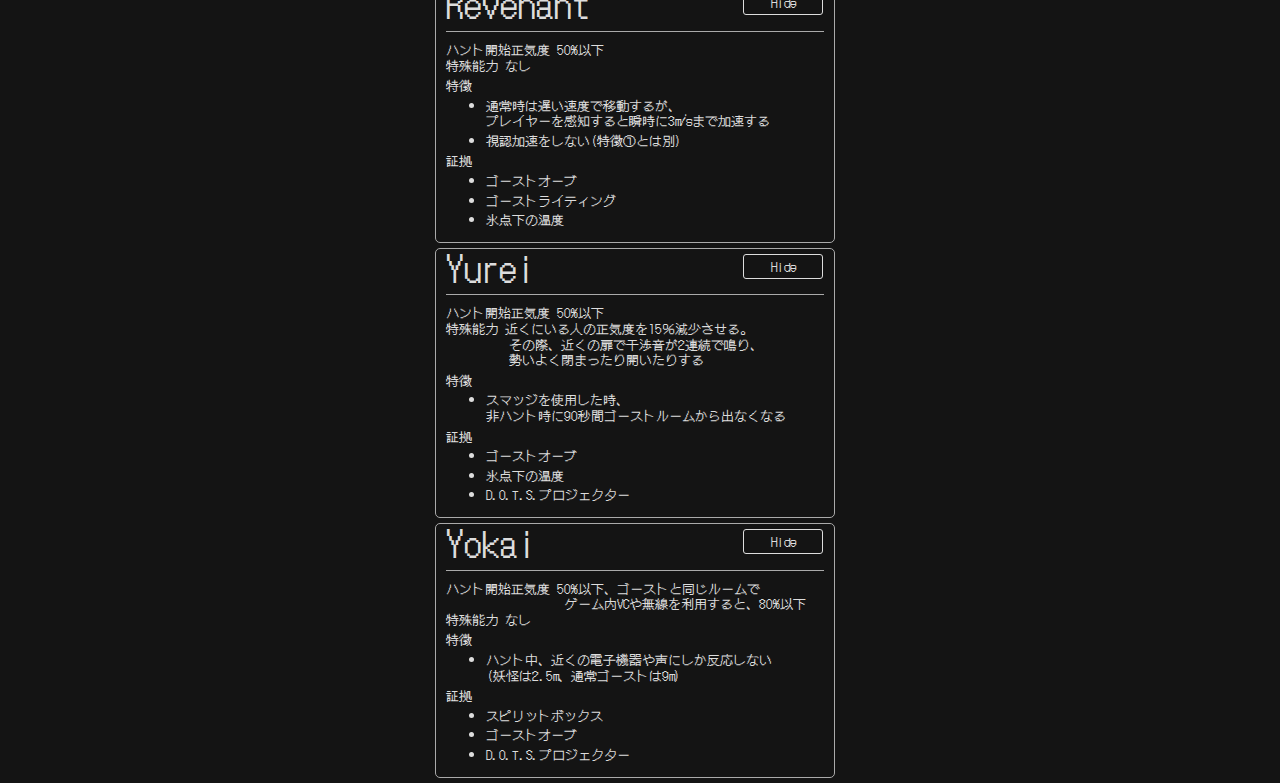
==== commit 5c9ca380: "commit" ====
--- a/index.html
+++ b/index.html
@@ -784,7 +784,7 @@
 
             <div id="_SIDE_MENU_AREA">
                 <!-- //↓のクラスにOnを指定して、初期値=表示 -->
-                <div id="_SIDE_BUTTON" class="on">
+                <div id="_SIDE_BUTTON" class="">
                     <svg
                         xmlns="http://www.w3.org/2000/svg"
                         width="32"
